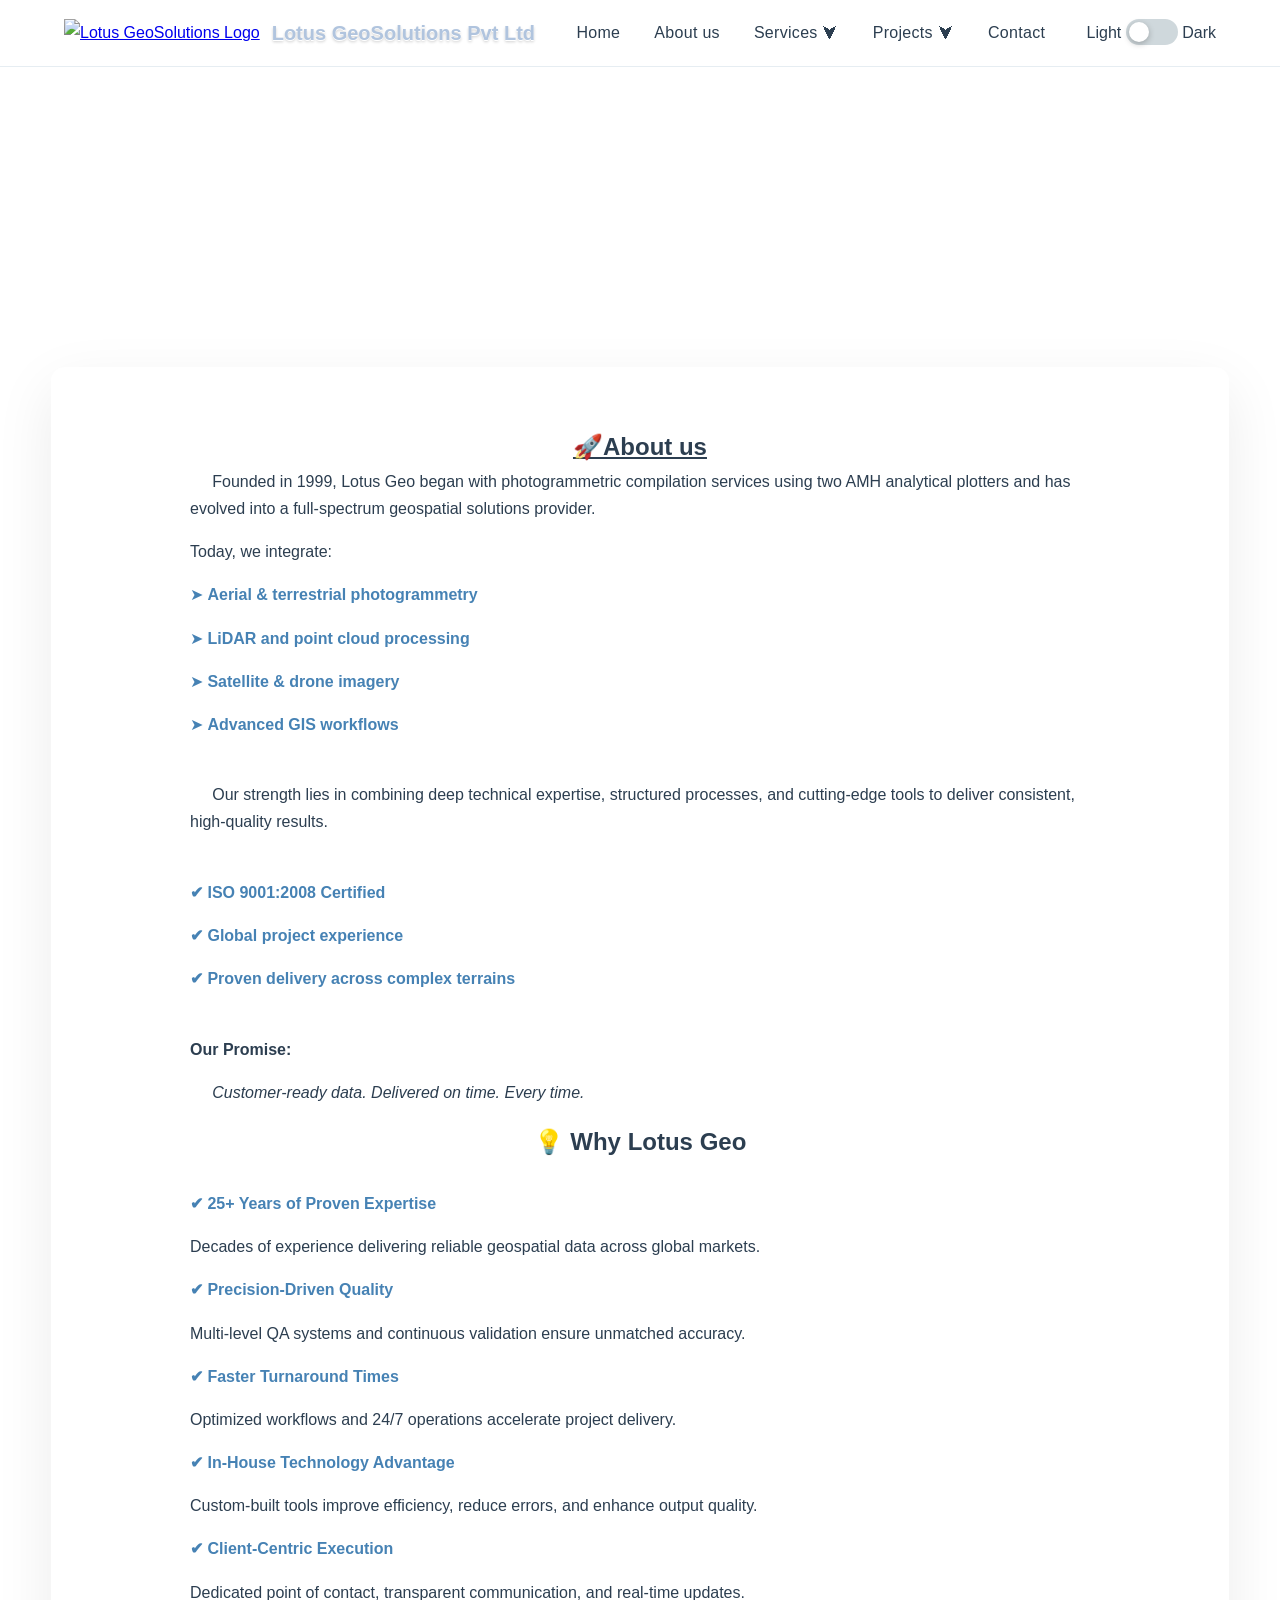
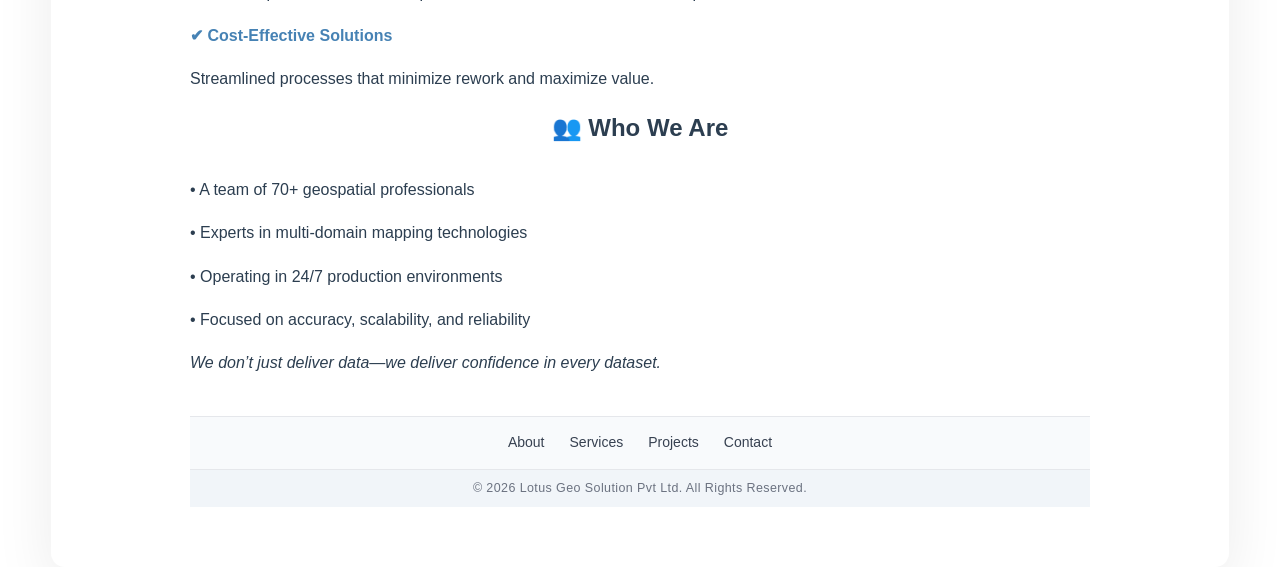
==== About_us.html @ 8aa6f7a9 "Add files via upload" ====
<!DOCTYPE html>
<html lang="en">
<head>
<meta charset="UTF-8">
<meta name="viewport" content="width=device-width, initial-scale=1.0">
<title>Lotus GeoSolutions</title>
<link rel="stylesheet" href="Style/Stylesheet.css">
<style>
/* ===== GLOBAL ===== */


/* PAGE BACKGROUND IMAGE */
body{
    background:url("Images/Backgroud_Img/ABNF.png") no-repeat center center fixed;
    background-size:cover;
}

/* SLIDER CONTAINER */
.mini-hero-slider{
    position: relative;
    width: 92%;          /* slightly increased */
    max-width: 1600px;   /* increased from 1400px */
    height: 300px;
    margin: 0 auto;
    overflow: hidden;
    background: transparent;
}

/* SLIDES */
.mini-slide{
    position:absolute;
    top:0;
    left:0;
    width:100%;
    height:100%;

    background-size:contain;
    background-position:center;
    background-repeat:no-repeat;

    opacity:0;
    transition:opacity 1s ease-in-out;
}

.mini-slide.active{
    opacity:1;
}

/* ===== MAIN CONTENT CARD ===== */

.about{
    background:#ffffff;
    margin:0px auto;
    padding:60px 80px;
    width:92%;
    max-width:1300px;
    border-radius:14px;
    box-shadow:0 20px 60px rgba(0,0,0,0.08);
}

/* wrapper */

.about-wrapper{
    display:flex;
    justify-content:center;
}

.about-text{
    max-width:900px;
    margin:auto;
}

/* ===== TYPOGRAPHY ===== */

.about-text p{
    text-align:left;
    font-size:16px;
    margin-bottom:16px;
}

/* lists */

.about-text ul{
    margin:12px 0 24px 22px;
}

.about-text li{
    margin-bottom:6px;
    font-size:15px;
}

/* ===== SECTION TITLE ===== */

.section-title{
    text-align:center;
    margin-bottom:40px;
}




/* ===== HEADINGS ===== */

h3{
    font-size:18px;
    color:#1b3556;
    margin:40px 0 14px;
}

h4{
    font-size:13px;
    color:#1f7ae0;
    margin:30px 0 10px;
    background:#f4f8ff;
    padding:10px 14px;
    border-left:4px solid #1f7ae0;
    border-radius:6px;
}

/* spacing fixes */

.about h4 + p{
    margin-top:8px;
}

.about h3 + p{
    margin-top:8px;
}

/* divider */

.about hr{
    border:none;
    height:1px;
    background:#e5eaf0;
    margin:35px 0;
}


/* ===== FOOTER ===== */

.site-footer{
    margin-top:40px;
    font-family:'Poppins',sans-serif;
    color:#4b5563;
}

/* Main Footer */

.footer-container{
    background:#f8fafc;
    border-top:1px solid #e5e7eb;
    padding:14px 0;
}

/* Links layout - single line */

.footer-links{
    max-width:700px;
    margin:auto;
    display:flex;
    justify-content:center;
    align-items:center;
    gap:25px;              /* space between links */
    flex-wrap:wrap;        /* wraps only on very small screens */
}

/* Links */

.footer-links a{
    text-decoration:none;
    font-size:14px;
    font-weight:500;
    color:#374151;
    transition:.2s;
}

.footer-links a:hover{
    color:#2563eb;
}

/* Bottom copyright */

.footer-bottom{
    background:#f1f5f9;
    text-align:center;
    padding:8px 0;
    font-size:12.5px;
    color:#6b7280;
    border-top:1px solid #e5e7eb;
}
/* GRID LAYOUT */
.link-grid {
    display: grid;
    grid-template-columns: repeat(4, 1fr); /* 4 columns */
    gap: 15px;
    list-style: none;
    padding: 0;
}

.modern-link {
    display: block;
    text-align: center;
    text-decoration: none;
    font-size: 14px;
    font-weight: 500;
    color: #2c3e50;
    
    padding: 14px 12px;
    border-radius: 12px;

    background: linear-gradient(145deg, #f8fafc, #eef2f7);
    border: 1px solid #e2e8f0;

    box-shadow: 
        0 2px 6px rgba(0,0,0,0.05),
        inset 0 1px 0 rgba(255,255,255,0.6);

    transition: all 0.3s ease;
}

/* HOVER - smooth premium feel */
.modern-link:hover {
    background: linear-gradient(135deg, #0072ff, #00c6ff);
    color: #ffffff;
    border-color: transparent;

    transform: translateY(-3px);

    box-shadow: 
        0 10px 25px rgba(0, 114, 255, 0.25);
}

/* CLICK effect */
.modern-link:active {
    transform: translateY(0);
    box-shadow: 0 4px 10px rgba(0,0,0,0.15);
}

/*New Drop Down List*/
/* MAIN DROPDOWN */
.mega-dropdown {
    position: relative;
}

.mega-menu {
    display: none;
    position: absolute;
    background: #fff;
    padding: 15px;
    border-radius: 10px;
    box-shadow: 0 10px 30px rgba(0,0,0,0.1);
}

.mega-dropdown:hover .mega-menu {
    display: block;
}



/* SUB DROPDOWN */
.sub-dropdown {
    position: relative;
}

.sub-menu {
    display: none;
    position: absolute;
    left: 180px;

     top:0;
    transform: translateY(-50%);
    background: #fff;
    padding: 15px;
    border-radius: 10px;
    box-shadow: 0 10px 30px rgba(0,0,0,0.1);
    font-size: 13px; /* 👈 reduced text size */

}

/* SHOW ON HOVER */
.sub-dropdown:hover .sub-menu {
    display: block;
}

/* GRID STYLE */
.link-grid {
    display: grid;
    grid-template-columns: repeat(2, 1fr);
    gap: 10px;
    list-style: none;
    padding: 0;
}

.link-grid a {
    text-decoration: none;
    color: #2c3e50;
    padding: 8px;
    border-radius: 6px;
    background: #f4f6f8;
    display: block;
    transition: 0.2s;
}

.link-grid a:hover {
    background: #0072ff;
    color: #fff;
}
.tick{
    color: SteelBlue;

}
.tick1{
    color: SteelBlue;

}
</style>
<script>

document.addEventListener("DOMContentLoaded", function(){

    let slides = document.querySelectorAll(".mini-slide");
    let dots = document.querySelectorAll(".mini-dots span");
    let index = 0;

    function showSlide(i){
        slides.forEach(s => s.classList.remove("active"));
        dots.forEach(d => d.classList.remove("active"));

        slides[i].classList.add("active");
        dots[i].classList.add("active");
    }

    function nextSlide(){
        index = (index + 1) % slides.length;
        showSlide(index);
    }

    setInterval(nextSlide, 3000);

    // dot click
    dots.forEach((dot, i)=>{
        dot.addEventListener("click", ()=>{
            index = i;
            showSlide(index);
        });
    });

});

</script></head> 
<body>

    
<div id="top-loader">
    <div class="top-loader-bar"></div>
</div>


<header>
    <div class="container nav">
        <div class="nav-left">
             <a href="index.html">
            <img src="images/logo.png" class="logo" alt="Lotus GeoSolutions Logo">
        </a>
            <div class="company-name">Lotus GeoSolutions Pvt Ltd</div>
        </div>
    <ul>
        <li><a href="index.html">Home</a></li>
        <li><a href="About_us.html">About us</a></li>

        <li class="mega-dropdown">
            <a href="Services.html">Services ⮟</a>
            <div class="mega-menu">
                <ul>
                    <li><a href="Services.html#photogrammetry">Photogrammetry</a></li>
                    <li><a href="Services.html#lidar">LiDAR</a></li>
                    <li><a href="Services.html#GIS">GIS</a></li>
                    <li><a href="Services.html#ORTHO">Orthophoto</a></li>
                    <li><a href="Services.html#BIM">3D Modeling</a></li>
                </ul>
            </div>
        </li>

<li class="mega-dropdown">
  <a href="Projects.html">Projects ⮟</a>

  <div class="mega-menu">
    <ul>
      
      <!-- SUB DROPDOWN -->
      <li class="sub-dropdown">
        <a href="Projects.html#project-experience">Project Experience ➢</a>

        <div class="sub-menu">
          <ul class="mega-menu">
            <li><a href="Projects.html#infrastructure-transportation">Infrastructure & Transportation</a></li>
            <li><a href="Projects.html#Urban Planning-Smart Cities">Urban Planning & Smart Cities</a></li>
            <li><a href="Projects.html#Mining-Quarry">Mining & Quarry</a></li>
            <li><a href="Projects.html#Power-Utilities">Power & Utilities</a></li>
            <li><a href="Projects.html#Oil-Gas">Oil & Gas / Energy</a></li>
            <li><a href="Projects.html#Construction">Construction & Real Estate</a></li>
            <li><a href="Projects.html#Agriculture">Agriculture & Forestry</a></li>
            <li><a href="Projects.html#Disaster">Disaster Management & Environment</a></li>
          </ul>
        </div>
      </li>

      <!-- NORMAL LINK -->
      <li>
        <a href="Projects.html#projects-executed">Projects Executed</a>
      </li>

    </ul>
  </div>
</li>


         <li><a href="Contactus.html">Contact</a></li>
    </ul>
 <div class="theme-switch">
    <span>Light</span>

    <label class="switch">
        <input type="checkbox" id="darkToggle">
        <span class="slider"></span>
    </label>

    <span>Dark</span>
</div>


</div>
</header>


<section class="mini-hero-slider">
    
    <div class="mini-slide active" style="background-image:url('Images/Office/Final/1.png')"></div>
    <div class="mini-slide" style="background-image:url('Images/Office/Final/2.png')"></div>
    <div class="mini-slide" style="background-image:url('Images/Office/Final/3.png')"></div>


    <!-- optional dots -->
    <div class="mini-dots">
        <span class="active"></span>
        <span></span>
        <span></span>
    </div>

</section>

<section class="about">
    <div class="container about-wrapper">

        <div class="about-text">
            <div class="section-title">
    
      
<h2><u>🚀About us  </u></h2>

            <p>
           &nbsp;&nbsp;&nbsp;&nbsp;&nbsp;Founded in 1999, Lotus Geo began with photogrammetric compilation services using two AMH analytical plotters and has evolved into a full-spectrum geospatial solutions provider.
            </p>

            <p>
Today, we integrate: </p>



<p> <span class="tick">➤ <strong>Aerial & terrestrial photogrammetry</strong> </span></p>
<p> <span class="tick">➤ <strong>LiDAR and point cloud processing</strong></span></p>
<p> <span class="tick">➤ <strong>Satellite & drone imagery</strong></span> </p>
<p> <span class="tick">➤ <strong>Advanced GIS workflows</strong> </span></p>

<br>



       <p>&nbsp;&nbsp;&nbsp;&nbsp;&nbsp;Our strength lies in combining deep technical expertise, structured processes, and cutting-edge tools to deliver consistent, high-quality results.</p>
<br>
<p>
<span class="tick"><strong>✔ ISO 9001:2008 Certified</strong></span></p>

<p>
<span class="tick"><strong>✔ Global project experience</strong></span></p>

<p>
<span class="tick"><strong>✔ Proven delivery across complex terrains</strong></span></p>

<br>
<p><strong>
Our Promise:</strong></p>



<p><i>&nbsp;&nbsp;&nbsp;&nbsp;&nbsp;Customer-ready data. Delivered on time. Every time.
</i></p>


          
<h2>💡 Why Lotus Geo</H2>

<br>
<p><span class="tick1"><strong>
✔ 25+ Years of Proven Expertise </strong></span></p>
<p> Decades of experience delivering reliable geospatial data across global markets. </p>

<p><span class="tick1"><strong>
✔ Precision-Driven Quality</strong></span></p>
<p> Multi-level QA systems and continuous validation ensure unmatched accuracy. </p>

<p><span class="tick1"><strong>
✔ Faster Turnaround Times</strong></span></p>
<p>Optimized workflows and 24/7 operations accelerate project delivery. </p>


<p><span class="tick1"><strong>
✔ In-House Technology Advantage</strong></span></p>
<p>Custom-built tools improve efficiency, reduce errors, and enhance output quality. </p>

<p><span class="tick1"><strong>
✔ Client-Centric Execution</strong></span></p>
<p>Dedicated point of contact, transparent communication, and real-time updates. </p>

<p><span class="tick1"><strong>
✔ Cost-Effective Solutions</strong></span></p>
<p>Streamlined processes that minimize rework and maximize value. </p>


<h2>👥 Who We Are</H2>

<br>

<p>•	A team of 70+ geospatial professionals </p>
<p>•	Experts in multi-domain mapping technologies </p>

<p>•    Operating in 24/7 production environments </p>

<p>•    Focused on accuracy, scalability, and reliability </p>

<p><i>We don’t just deliver data—we deliver confidence in every dataset.</i> </p>



          
</div>

<footer class="site-footer">

    <div class="footer-container">
        <div class="footer-links">
            <a href="About_us.html">About</a>
            <a href="Services.html">Services</a>
            <a href="Projects.html">Projects</a>
            <a href="Contactus.html">Contact</a>
        </div>
    </div>

    <div class="footer-bottom">
        © 2026 Lotus Geo Solution Pvt Ltd. All Rights Reserved.
    </div>

</footer>


<script src="Script/Myscript.js"></script>
</body>
</html>
---- Style/Stylesheet.css ----
/*---- Genarl----*/
*{
margin:0;
padding:0;
box-sizing:border-box;
font-family:'Poppins',sans-serif;
}

body{
background:#f4f7f9;
color:#2c3e50;
line-height:1.7;
}

.container{
    width: 90%;
    max-width: 1200px;
    margin: auto;
}

/*--about ---*/

.about{
    padding:50px 0;
    background:#ffffff;
}

.about-wrapper{
    max-width:1600px;
}






/*Social-Contact*/
.social-contact {
    display: flex;
    gap: 20px;
    margin-top: 20px;
}

.social-icon {
    width: 50px;
    height: 50px;
    border-radius: 50%;
    display: flex;
    align-items: center;
    justify-content: center;
    font-size: 22px;
    color: white;
    transition: 0.3s ease;
    text-decoration: none;
}

/* Individual Colors */
.whatsapp { background: #25D366; }
.email { background: #EA4335; }
.linkedin { background: #0077B5; }

.social-icon:hover {
    transform: translateY(-5px);
    box-shadow: 0 8px 20px rgba(0,0,0,0.2);
}
/* title styling */
.section-title{
    margin-bottom:35px;
}




/*--Header ---*/

header{
    background:#ffffff;
    border-bottom:1px solid #e6edf2;
    padding:16px 0;
    position:sticky;
    top:0;
    z-index:1000;
}

.nav{
    display:flex;
    align-items:center;
    justify-content:space-between;
}

.nav-left{
    display:flex;
    align-items:center;
    gap:12px;
}

.logo{ height:48px; }

.company-name {
    font-weight: 700;
    font-size: 20px;
    color: #b0c4de;
    text-shadow:
        0 1px 0 #ffffff,
        0 2px 3px rgba(0,0,0,0.2);

    animation: glowHold 3s ease-in-out forwards;
}

/* KEYFRAMES */
@keyframes glowHold {

    /* Normal */
    0% {
        text-shadow:
            0 1px 0 #ffffff,
            0 2px 3px rgba(0,0,0,0.2);
        color: #b0c4de;
    }

    /* Glow appears */
    20% {
        text-shadow:
            0 0 8px #126cb5,
            0 0 18px #126cb5,
            0 0 30px #126cb5;
        color: #ffffff;
    }

    /* Hold glow for ~2 seconds */
    80% {
        text-shadow:
            0 0 8px #126cb5,
            0 0 18px #126cb5,
            0 0 30px #126cb5;
        color: #ffffff;
    }

    /* Back to normal */
    100% {
        text-shadow:
            0 1px 0 #ffffff,
            0 2px 3px rgba(0,0,0,0.2);
        color: #b0c4de;
    }
}

/* MENU */
.nav > ul{
    display:flex;
    align-items:center;
    gap:34px;
    list-style:none;
}

.nav > ul > li{
    position:relative;
}

.nav > ul > li > a{
    text-decoration:none;
    color:#2c3e50;
    font-weight:500;
    letter-spacing:.3px;
    transition:color .25s;
}

.nav > ul > li > a:hover{
    color:#0b5d7c;
}



/*--Dropdown List ---*/
.mega-menu{
position:absolute;
top:100%;
left:0;
width:240px;
background:#fff;
padding:18px;
border-radius:8px;
box-shadow:0 15px 40px rgba(0,0,0,.08);
opacity:0;
visibility:hidden;
transform:translateY(12px);
transition:.25s;
}

.mega-menu ul{ list-style:none; }

.mega-menu li{
opacity:0;
transform:translateY(-6px);
}


.mega-menu a{
    display:block;
    padding:10px 0;
    text-decoration:none;
    color:#2c3e50;
    transition:all .25s ease;
}

/* HOVER EFFECT */
.mega-menu a:hover{
    color:#0b5d7c;
    background:#f1f6f9;
    padding-left:8px;
    border-radius:4px;
}

.mega-dropdown:hover .mega-menu{
opacity:1;
visibility:visible;
transform:translateY(0);
}

.mega-dropdown:hover .mega-menu li{
animation:fadeDown .35s forwards;
}

@keyframes fadeDown{
to{opacity:1; transform:translateY(0);}
}


.mega-menu li:not(:last-child){
    border-bottom:1px solid #edf2f6;
}


/*--Banner ---*/

.banner{
    position:relative;
    height:400px;
    overflow:hidden;
}

.banner img{
    width:100%;
    height:100%;
    object-fit:cover;
    animation:zoomIn 10s infinite alternate ease-in-out;
}

@keyframes zoomIn{
    0%{ transform:scale(1);}
    100%{ transform:scale(1.15);}
}

.banner-content{
    position:absolute;
    top:50%;
    left:50%;
    transform:translate(-50%,-50%);
    text-align:center;
    color:#fff;
    background:rgba(0,0,0,0.4);
    padding:30px;
    border-radius:8px;
}

.banner-content h1{
    font-size:40px;
    margin-bottom:15px;
}

.banner-content p{
    font-size:18px;
}

/*--button---*/
.btn{
padding:14px 35px;
background:#0b5d7c;
color:#fff;
border-radius:6px;
text-decoration:none;
transition:.25s;
}

.btn:hover{
    background:#083848;
}

.card:hover{ transform:translateY(-8px); }

/* horizontal row */
.service-box{
    display:flex;
    gap:28px;
    overflow-x:auto;
    padding:5px 4px 5px;
    scroll-behavior:smooth;
    scroll-snap-type:x mandatory;
}

/* scrollbar */
.service-box::-webkit-scrollbar{
    height:6px;
}
.service-box::-webkit-scrollbar-thumb{
    background:#cfd9df;
    border-radius:10px;
}

/*--Card---*/
.services .section-title h3 {
    color: #ffffff;
}

.services {
    background: #0f0f2d;
    padding: 60px 20px;
}

/*--- CONTAINER --- */
.service-box {
    display: grid;
    grid-template-columns: repeat(auto-fit, minmax(280px, 1fr));
    gap: 25px;
    padding: 20px;
}

/* -- CARD--- */
.service-box .card {
    background: #ffffff;
    border-radius: 16px;
    padding: 20px 22px 26px;
    position: relative;
    overflow: hidden;
    box-shadow: 0 10px 30px rgba(0,0,0,.06);
    transition: all .4s ease;
    cursor: pointer;
}

/* TOP GRADIENT LINE */
.service-box .card::before {
    content: "";
    position: absolute;
    top: 0;
    left: 0;
    width: 100%;
    height: 4px;
    background: linear-gradient(90deg,#0b5d7c,#16a085);
    transform: scaleX(0);
    transform-origin: left;
    transition: transform .4s ease;
}

/* SOFT GLOW EFFECT */
.service-box .card::after {
    content: "";
    position: absolute;
    inset: 0;
    background: radial-gradient(circle at top left, rgba(22,160,133,0.15), transparent 60%);
    opacity: 0;
    transition: opacity .4s ease;
pointer-events: none;  
}

/* HOVER EFFECT */
.service-box .card:hover {
    transform: translateY(-12px) scale(1.02);
    box-shadow: 0 30px 70px rgba(0,0,0,.15);
}

.service-box .card:hover::before {
    transform: scaleX(1);
}

.service-box .card:hover::after {
    opacity: 1;
}

/* --- TITLE -- */
.service-box .card h3 {
    margin: 0 0 14px;   /* removes top gap */
    color: #0b5d7c;
    font-size: 20px;
    font-weight: 600;
    border-bottom: 2px solid #e6ecf0;
    padding-bottom: 8px;
    transition: color .3s ease;
}

.service-box .card:hover h3 {
    color: #16a085;
}

/*-- LIST-- */
.service-box .card ul {
    list-style: none;
    padding: 0;
    margin: 10px 0 0;
}

/* LIST ITEMS */
.service-box .card ul li {
    position: relative;
    padding-left: 22px;
    margin-bottom: 10px;
    font-size: 14.5px;
    color: #5b6b76;
    line-height: 1.5;
    transition: all .3s ease;
}

/* CHECK ICON */
.service-box .card ul li::before {
    content: "✔";
    position: absolute;
    left: 0;
    top: 2px;
    font-size: 12px;
    color: #16a085;
}

/* HOVER ANIMATION */
.service-box .card:hover ul li {
    transform: translateX(5px);
    color: #2c3e50;
}

/* -- OPTIONAL ICON-- */
.service-box .card .icon {
    font-size: 36px;
    color: #16a085;
    margin-bottom: 10px;
}

/* --- RESPONSIVE --- */
@media (max-width: 768px) {
    .service-box {
        grid-template-columns: 1fr;
    }

    .service-box .card {
        padding: 18px 18px 22px;
    }
}

.service-box .card:hover ul li:nth-child(1) { transition-delay: 0.1s; }
.service-box .card:hover ul li:nth-child(2) { transition-delay: 0.2s; }
.service-box .card:hover ul li:nth-child(3) { transition-delay: 0.3s; }
.service-box .card:hover ul li:nth-child(4) { transition-delay: 0.4s; }
.service-box .card:hover ul li:nth-child(5) { transition-delay: 0.5s; }
.service-box .card:hover ul li:nth-child(6) { transition-delay: 0.6s; }

/*--Key points---*/
.advantages{
    padding:10px 0;
    background:#ffffff;
}

.adv-grid{
    display: grid;
    grid-template-columns: 1fr 1fr; /* force 2 columns */
    gap: 40px; /* control spacing properly */
    align-items: start;
}

.advantages ul{
    list-style:none;
}

.advantages ul li{
    margin-bottom:15px;
    padding-left:18px;
    position:relative;
    font-size:16px;
}

.advantages ul li::before{
    content:"✔";
    position:absolute;
    left:0;
    color:#0b5d7c;
    font-weight:bold;
}
/* SMALL TOP LOADER */
#top-loader{
    position:fixed;
    top:0;
    left:0;
    width:50%;
    height:0px;
    background:#e5edf2;
    z-index:9999;
    overflow:hidden;
}

.top-loader-bar{
    width:0%;
    height:50%;
    background:#0b5d7c;
    animation:topLoading 1.8s ease forwards;
}

@keyframes topLoading{
    0%{ width:0%; }
    50%{ width:60%; }
    80%{ width:85%; }
    100%{ width:100%; }
}

.top-loader-hide{
    opacity:0;
    transition:opacity 0.4s ease;
}


/*--Contact Page---*/
.contact-section{ padding:40px 0; }

.contact-main-wrapper{
display:flex;
gap:40px;
align-items:flex-start;
}

.contact-left{ flex:1.2; }
.contact-right{ flex:1; min-width:0; }


.contact-form{
background:#fff;
padding:40px;
border-radius:12px;
box-shadow:0 15px 40px rgba(0,0,0,.06);
}

.form-row{
display:flex;
gap:25px;
margin-bottom:20px;
}

.form-group{
flex:1;
display:flex;
flex-direction:column;
}

.form-group input,
.form-group textarea,
.form-group select{
padding:12px;
border:1px solid #d9e2ea;
border-radius:6px;
}

/*-Leaflet Map---*/


.map-container{
    width: 300px;;
    height:500px;
    border-radius:12px;
    overflow:hidden;
    box-shadow:0 15px 35px rgba(0,0,0,.12);
}

#map{
    width:100%;
    height:100%;
}

.leaflet-control-attribution{
    font-size:10px;
    opacity:0.6;
    background:rgba(255,255,255,0.6);
    padding:2px 6px;
    border-radius:4px;
}

/*-----Before / after Image----------*/


.feature-section{
    max-width:1200px;
    margin:auto;
    padding:60px 20px;
    text-align:center;
    font-family:system-ui, -apple-system, Segoe UI, Roboto, sans-serif;
}

.feature-section h2{
    font-size:32px;
    margin-bottom:10px;
}

.feature-section p{
    color:#5b6b7a;
    margin-bottom:30px;
}


/* ----- CARD ------ */

.feature-card{
    text-align:center;
    max-width:380px;
}

.feature-card h3{
    margin-top:18px;
    font-size:20px;
   
}

.feature-card p{
    font-size:14px;
    color:#6b7c8f;
    line-height:1.6;
}



* {
    margin: 0;
    padding: 0;
    box-sizing: border-box;
}
/* ===== SECTION ===== */
.feature-section{
    padding:70px 20px;
    background:linear-gradient(135deg,#eef3f6,#e6edf2);
}

/* ===== GRID ===== */
.feature-grid{
    display: grid;
    grid-template-columns: repeat(auto-fit, minmax(250px, 1fr));
    gap: 20px;
    max-width: 600px;
    margin: 0 auto;
}

.feature-grid3{
    display: grid;
    grid-template-columns: repeat(3, 1fr); /* force 2 columns */
    gap: 20px;
    max-width: 700px;
    margin: 0 auto;
}
/* ===== CARD ===== */
.feature-box{
    position:relative;
    padding:10px 14px; 
    border-radius:5px;
    background:#ffffff;
    box-shadow:0 8px 20px rgba(0,0,0,0.08);
    transition:all .3s ease;
    text-align:left;
}

/* top accent line */
.feature-box::before{
    content:"";
    position:absolute;
    top:0;
    left:0;
    width:60px;
    height:4px;
    border-radius:4px;
    background:#16a085;
}

/*--- TITLE -- */
.feature-box h3{
    font-size:18px;
    margin-bottom:14px;
    color:#0b5d7c;
    font-weight:600;
}

/* --- LIST  */
.feature-box ul{
    list-style:none;
    padding:0;
    margin:0;
}

.feature-box li{
    font-size:14px;
    margin-bottom:5px;
    color:#555;
    padding-left:20px;
    position:relative;
}

/* clean icon */
.feature-box li::before{
    content:"✔";
    position:absolute;
    left:0;
    color:#16a085;
    font-size:12px;
}

/* ===== HOVER ===== */
.feature-box:hover{
    transform:translateY(-6px);
    box-shadow:0 15px 35px rgba(0,0,0,0.12);
}

/* ===== RESPONSIVE ===== */
@media (max-width:768px){
    .feature-section{
        padding:50px 15px;
    }
}


/* === HEADINGS ====== */

h3 {
    font-size: 26px;
    color: #1b3556;
    margin: 40px 0 15px;
    padding-bottom: 6px;
    border-bottom: 2px solid #e5ecf7;
}

h4 {
    font-size: 17px;
    color: #1f7ae0;
    margin: 30px 0 10px;
    background: #f4f8ff;
    padding: 10px 14px;
    border-left: 4px solid #1f7ae0;
    border-radius: 6px;
}

/* ====== TEXT ======== */

.about p {
    font-size: 15px;
    margin-bottom: 12px;
    width: 100%;
    max-width: 100%;
}




/*---Contact---*/
.contact-section{
    padding:80px 8%;
    background:#f4f7f9;
}

.contact-main-wrapper{
    display:flex;
    gap:60px;
    align-items:flex-start;
}

/* LEFT SIDE */
.contact-left{
    flex:1.2;
}

.contact-header{
    margin-bottom:40px;
}

.contact-header h2{
    font-size:20px;
    color:#0b3c4c;
    margin-bottom:15px;
}

.contact-header p{
    font-size:16px;
    color:#6c7a86;
}

/* FORM */
.contact-form{
    background:#ffffff;
    padding:40px;
    border-radius:12px;
    box-shadow:0 15px 40px rgba(0,0,0,0.06);
}

.form-row{
    display:flex;
    gap:25px;
    margin-bottom:20px;
}

.form-group{
    flex:1;
    display:flex;
    flex-direction:column;
}

.form-group label{
    font-size:14px;
    margin-bottom:6px;
}

.form-group input,
.form-group select,
.form-group textarea{
    padding:12px 14px;
    border:1px solid #d9e2ea;
    border-radius:6px;
    font-size:14px;
    outline:none;
    transition:0.3s;
}

.form-group input:focus,
.form-group select:focus,
.form-group textarea:focus{
    border-color:#0b5d7c;
    box-shadow:0 0 0 2px rgba(11,93,124,0.1);
}

.submit-wrapper{
    text-align:center;
    margin-top:25px;
}

.contact-btn{
    background:#16a085;
    color:#fff;
    padding:12px 35px;
    border:none;
    border-radius:6px;
    font-weight:600;
    cursor:pointer;
    transition:0.3s;
}

.contact-btn:hover{
    background:#12876f;
    transform:translateY(-2px);
}

/* RIGHT SIDE */


.map-container{
    height:500px;
    width:100%;
    max-width:700px;
    border-radius:12px;
    overflow:hidden;
    box-shadow:0 15px 35px rgba(0,0,0,0.1);
    margin-bottom:30px;
}

#map{
    height:100%;
    width:100%;
}

.contact-info h2{
    font-size:24px;
    margin-bottom:20px;
    color:#1e2a38;
}

.contact-info p{
    margin-bottom:15px;
    font-size:14px;
    color:#555;
}

.contact-info strong{
    color:#1e2a38;
}


/*---Respondsive---*/
@media(max-width:992px){
    .contact-main-wrapper{
        flex-direction:column;
    }

    .contact-right{
        margin-top:40px;
    }
}

@media(max-width:768px){
    .nav ul{
        display:none;
    }

    .banner{
        height:450px;
    }

    .banner-content h1{
        font-size:30px;
    }

    .form-row{
        flex-direction:column;
    }

    .contact-form{
        padding:25px;
    }

    .footer{
        flex-direction:column;
        gap:20px;
    }
}



/*----dark mode---*/

.dark{
   /*-- background:#0f1720;--*/
    color:#d6e2ea;
}

/* sections */
.dark .about,
.dark .advantages,
.dark .contact-section{
    background:#0f1720;
}

.dark .services,
.dark .feature-section{
    background:#111c26;
}

/* cards */
.dark .card,
.dark .feature-box,
.dark .contact-form{
    background:#16222d;
    color:#16222d;
    box-shadow:0 10px 30px rgba(0,0,0,.45);
}

/* text */
.dark p{ color:#b8c7d1; }
.dark h1,.dark h2,.dark h3{ color:#e6f1f7; }

/* navbar */
.dark header{
    background:#0b141c;
    border-bottom:1px solid #1f2e3a;
}

.dark .nav > ul > li > a{
    color:#c9d6de;
}

.dark .nav > ul > li > a:hover{
    color:#4fc3f7;
}

/* dropdown */
.dark .mega-menu{
    background:#16222d;
}

.dark .mega-menu a{
    color:#c9d6de;
}

.dark .mega-menu a:hover{
    background:#1f2e3a;
}


/* map frame */
.dark .map-container{
    box-shadow:0 20px 50px rgba(0,0,0,.7);
}

/* button icon */
.dark-toggle{
    background:none;
    border:none;
    font-size:20px;
    cursor:pointer;
}

/*---footer ---*/

/* ===== FOOTER BASE ===== */
.footer{
    background:linear-gradient(180deg,#0b1c26,#08141c);
    color:#cfd9e0;
    position:relative;
    overflow:hidden;
}

/* soft top glow line */
.footer::before{
    content:"";
    position:absolute;
    top:0;
    left:0;
    width:100%;
    height:2px;
    background:linear-gradient(90deg,transparent,#2aa7c9,transparent);
    opacity:.6;
}

/* layout */
.footer-container{
    max-width:1200px;
    margin:auto;
    padding:70px 20px 50px;
    display:grid;
    grid-template-columns:repeat(auto-fit,minmax(230px,1fr));
    gap:48px;
}

/* ===== HEADINGS ===== */
.footer h3{
    color:white;
    margin-bottom:14px;
    letter-spacing:.5px;
}

.footer h4{
    color:white;
    margin-bottom:18px;
    position:relative;
    padding-bottom:10px;
}

/* underline accent */
.footer h4::after{
    content:"";
    position:absolute;
    bottom:0;
    left:0;
    width:35px;
    height:2px;
    background:#2aa7c9;
    border-radius:2px;
}

/* ===== TEXT ===== */
.footer p{
    font-size:14px;
    line-height:1.7;
    opacity:.85;
}

/* ===== LINKS ===== */
.footer a{
    display:block;
    color:#cfd9e0;
    text-decoration:none;
    margin:10px 0;
    font-size:14px;
    transition:.25s;
    position:relative;
    width:max-content;
}

/* sliding underline */
.footer a::after{
    content:"";
    position:absolute;
    bottom:-3px;
    left:0;
    width:0%;
    height:1px;
    background:#5fb6d1;
    transition:.25s;
}

.footer a:hover{
    color:#5fb6d1;
    transform:translateX(6px);
}

.footer a:hover::after{
    width:100%;
}

/* ===== SOCIAL ICONS ===== */
.footer-social{
    display:flex;
    gap:12px;
    margin-top:10px;
}

.footer-social a{
    width:36px;
    height:36px;
    display:flex;
    align-items:center;
    justify-content:center;
    border-radius:50%;
    background:rgba(255,255,255,.05);
    transition:.25s;
    font-size:15px;
}

.footer-social a:hover{
    background:#2aa7c9;
    color:white;
    transform:translateY(-3px);
    box-shadow:0 6px 18px rgba(42,167,201,.35);
}

/* ===== DIVIDER ===== */
.footer-divider{
    height:1px;
    background:rgba(255,255,255,.07);
    margin:20px 0;
}

/* ===== BOTTOM BAR ===== */
.footer-bottom{
    text-align:center;
    font-size:13px;
    padding:18px;
    background:rgba(0,0,0,.25);
    letter-spacing:.4px;
    color:#9fb3bd;
}


/* switch container */
.switch{
    position:relative;
    display:inline-block;
    width:52px;
    height:26px;
}

/* hide checkbox */
.switch input{
    opacity:0;
    width:0;
    height:0;
}

/* track */
.slider{
    position:absolute;
    cursor:pointer;
    inset:0;
    background:#cfd8dc;
    border-radius:50px;
    transition:.3s;
}

/* knob */
.slider::before{
    content:"";
    position:absolute;
    height:20px;
    width:20px;
    left:3px;
    top:3px;
    background:white;
    border-radius:50%;
    transition:.3s;
    box-shadow:0 2px 6px rgba(0,0,0,.25);
}

/* ON state */
.switch input:checked + .slider{
    background:#009688;
}

.switch input:checked + .slider::before{
    transform:translateX(26px);
}

/*---Banner-Home---*/
.hero{
    position:relative;
    height:60vh;
    background-size:cover;
    background-position:center;
    display:flex;
    align-items:center;
    padding-left:8%;
    transition:background-image 1s ease-in-out;
}

/* dark overlay */

.hero-overlay {
    position: absolute;
    inset: 0;
    background: rgba(0, 0, 0, 0.35); 
    z-index: 1;
}

/* card */

.hero-content{
    position:relative;
    z-index:2;
    max-width:360px;
    background:rgba(15,20,40,0.85);
    backdrop-filter: blur(12px);
    padding:35px;
    border-radius:7px;
    color:#fff;
}

.hero-content h1{
    font-size:25px;
    margin-bottom:10px;
}

.hero-content p{
    color:#cfd8e3;
    margin-bottom:12px;
}

.hero-content ul{
    padding-left:18px;
    margin-bottom:20px;
}

.hero-content li{
    margin-bottom:6px;
}

.hero-btn{
    display:inline-block;
    background:#16c784;
    padding:10px 18px;
    border-radius:8px;
    text-decoration:none;
    color:#fff;
    font-weight:600;
    transition:.3s;
}

.hero-btn:hover{
    background:#12a96e;
}

/* dots */
.hero-dots{
    position:absolute;
    bottom:25px;
    left:50%;
    transform:translateX(-50%);
    display:flex;
    gap:8px;
    z-index:2;
}

.hero-dots span{
    width:10px;
    height:10px;
    border-radius:50%;
    background:#ffffff66;
    cursor:pointer;
}

.hero-dots .active{
    background:#16c784;
}

/* ===================================== */
/* 📱 MOBILE (max-width: 768px) */
/* ===================================== */
@media (max-width: 768px){

    /* NAVIGATION */
    .nav{
        flex-direction: column;
        gap: 10px;
    }

    .nav > ul{
        flex-direction: column;
        gap: 12px;
        width: 100%;
        text-align: center;
    }

    /* ABOUT */
    .about{
        padding: 25px 15px;
    }

    /* CONTACT */
    .contact-main-wrapper{
        flex-direction: column;
    }

    .map-container{
        width: 100%;
        height: 300px;
    }

    /* GRID FIXES */
    .adv-grid{
        grid-template-columns: 1fr;
        gap: 20px;
    }

    .feature-grid,
    .feature-grid3{
        grid-template-columns: 1fr;
    }

    /* SERVICES */
    .service-box{
        grid-template-columns: 1fr;
    }

    /* HERO */
    .hero{
        height: auto;
        padding: 40px 20px;
    }

    .hero-content{
        max-width: 100%;
        padding: 20px;
    }

    /* BANNER TEXT */
    .banner-content h1{
        font-size: 24px;
    }

    .banner-content p{
        font-size: 14px;
    }
}


/* ===================================== */
/* 💻 TABLET (769px - 1024px) */
/* ===================================== */
@media (max-width: 1024px){

    .contact-main-wrapper{
        flex-direction: column;
    }

    .map-container{
        width: 100%;
    }

    .adv-grid{
grid-template-columns: repeat(auto-fit, minmax(250px,1fr));
    }

    .feature-grid{
        grid-template-columns: repeat(2,1fr);
    }
}
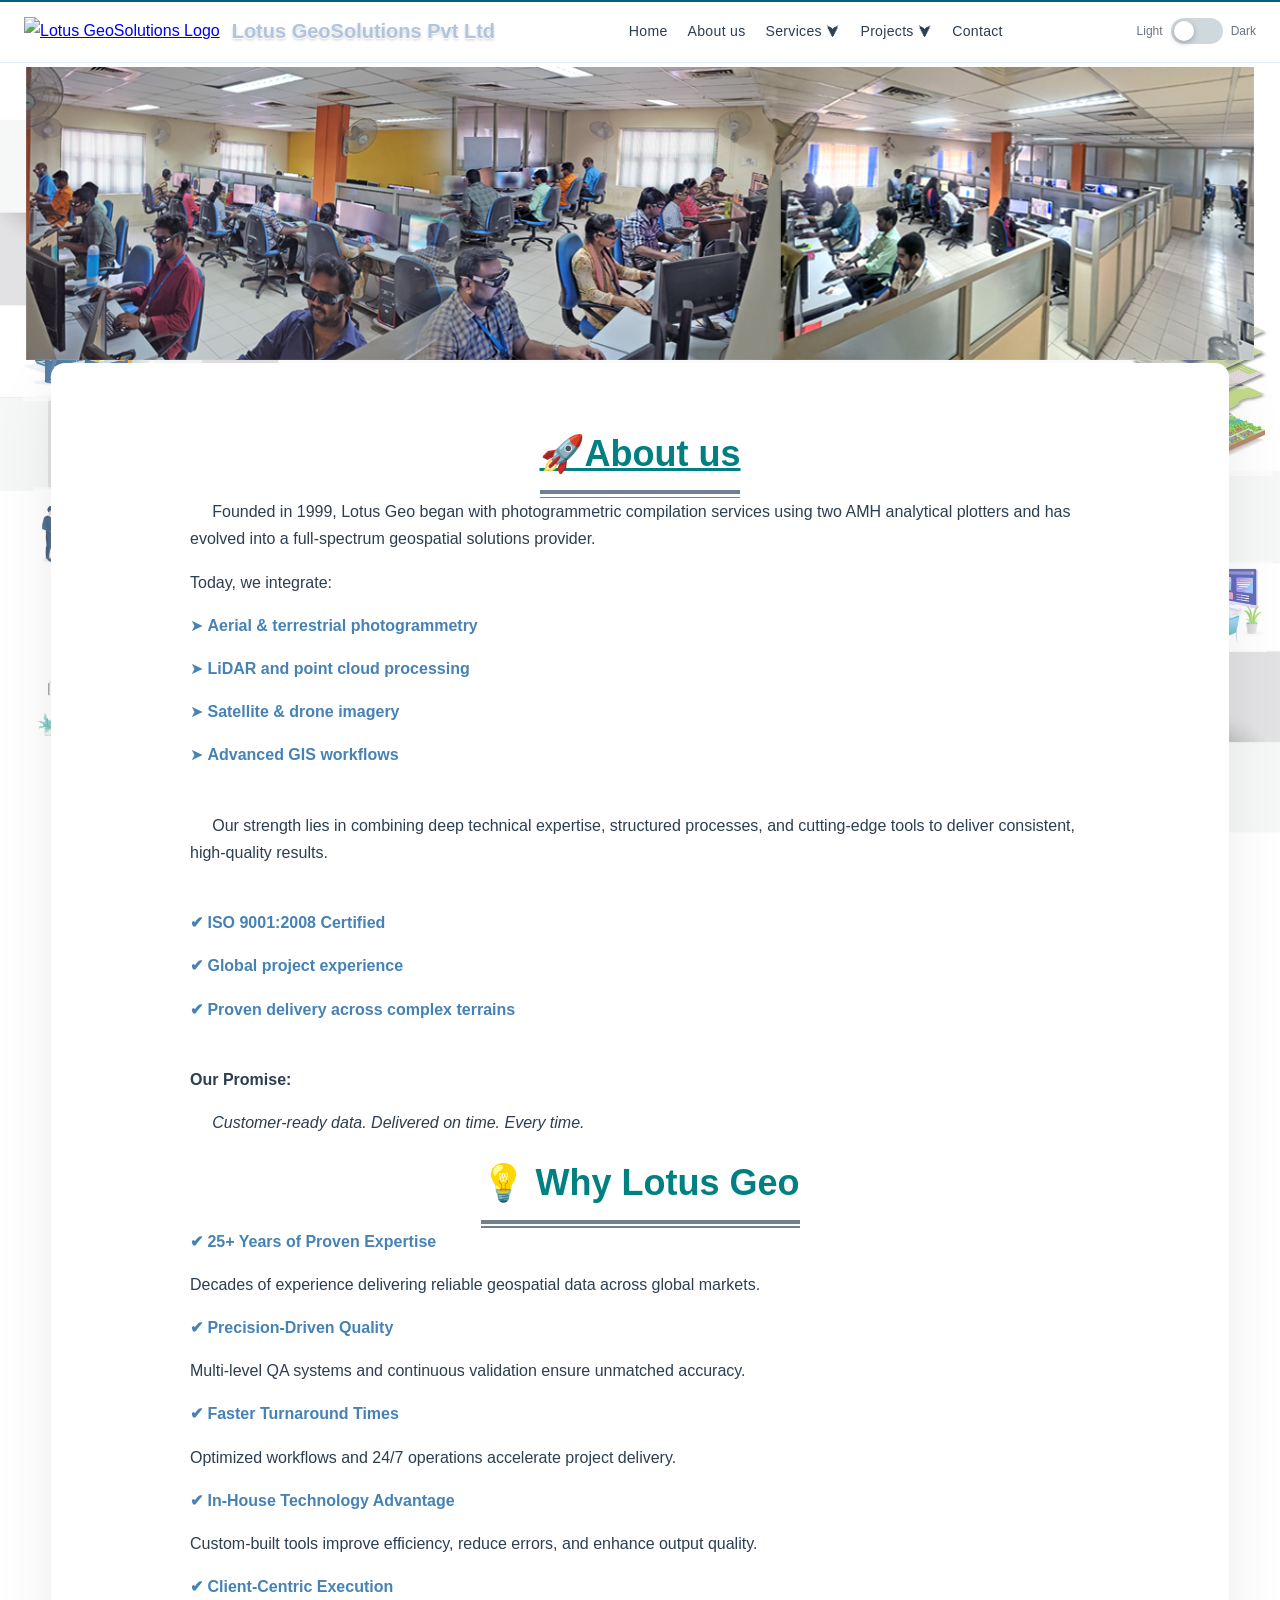
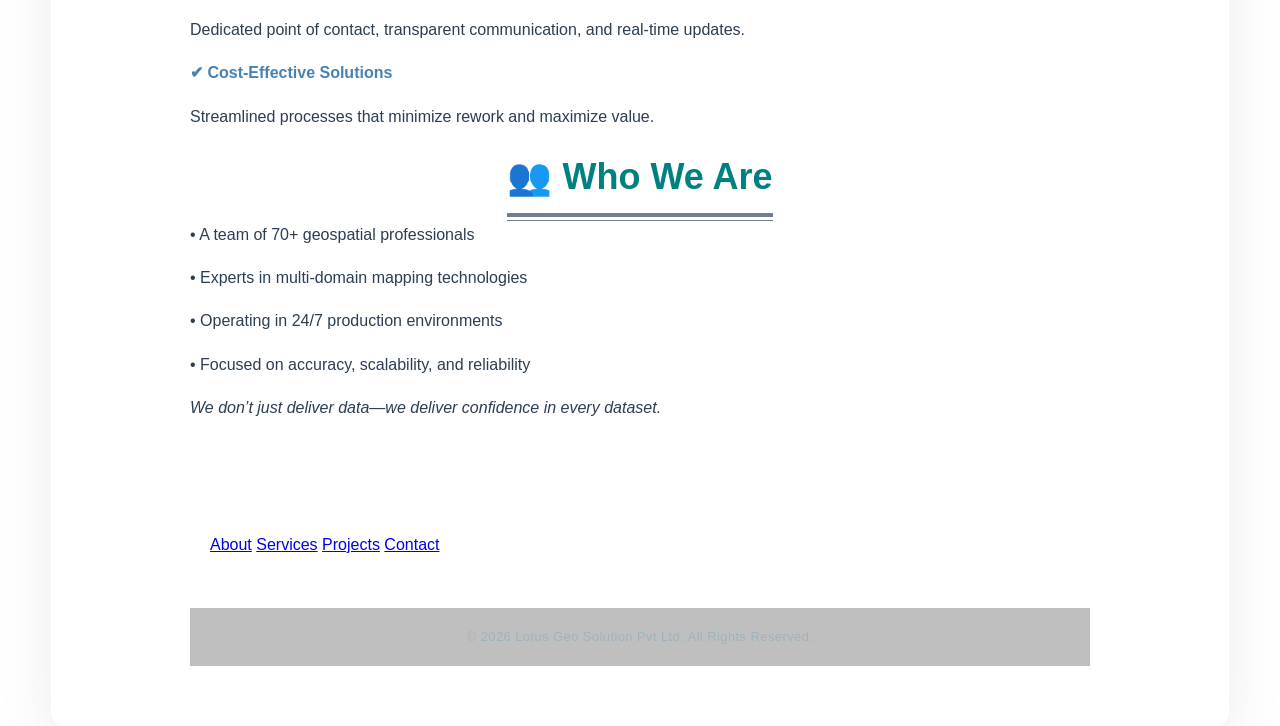
==== commit 67c9b931: "Add files via upload" ====
--- a/About_us.html
+++ b/About_us.html
@@ -1,569 +1,472 @@
-  <!DOCTYPE html>
-<html lang="en">
-<head>
-<meta charset="UTF-8">
-<meta name="viewport" content="width=device-width, initial-scale=1.0">
-<title>Lotus GeoSolutions</title>
-<link rel="stylesheet" href="Style/Stylesheet.css">
-<style>
-/* ===== GLOBAL ===== */
-
-
-/* PAGE BACKGROUND IMAGE */
-body{
-    background:url("Images/Backgroud_Img/ABNF.png") no-repeat center center fixed;
-    background-size:cover;
-}
-
-/* SLIDER CONTAINER */
-.mini-hero-slider{
-    position: relative;
-    width: 92%;          /* slightly increased */
-    max-width: 1600px;   /* increased from 1400px */
-    height: 300px;
-    margin: 0 auto;
-    overflow: hidden;
-    background: transparent;
-}
-
-/* SLIDES */
-.mini-slide{
-    position:absolute;
-    top:0;
-    left:0;
-    width:100%;
-    height:100%;
-
-    background-size:contain;
-    background-position:center;
-    background-repeat:no-repeat;
-
-    opacity:0;
-    transition:opacity 1s ease-in-out;
-}
-
-.mini-slide.active{
-    opacity:1;
-}
-
-/* ===== MAIN CONTENT CARD ===== */
-
-.about{
-    background:#ffffff;
-    margin:0px auto;
-    padding:60px 80px;
-    width:92%;
-    max-width:1300px;
-    border-radius:14px;
-    box-shadow:0 20px 60px rgba(0,0,0,0.08);
-}
-
-/* wrapper */
-
-.about-wrapper{
-    display:flex;
-    justify-content:center;
-}
-
-.about-text{
-    max-width:900px;
-    margin:auto;
-}
-
-/* ===== TYPOGRAPHY ===== */
-
-.about-text p{
-    text-align:left;
-    font-size:16px;
-    margin-bottom:16px;
-}
-
-/* lists */
-
-.about-text ul{
-    margin:12px 0 24px 22px;
-}
-
-.about-text li{
-    margin-bottom:6px;
-    font-size:15px;
-}
-
-/* ===== SECTION TITLE ===== */
-
-.section-title{
-    text-align:center;
-    margin-bottom:40px;
-}
-
-
-
-
-/* ===== HEADINGS ===== */
-
-h3{
-    font-size:18px;
-    color:#1b3556;
-    margin:40px 0 14px;
-}
-
-h4{
-    font-size:13px;
-    color:#1f7ae0;
-    margin:30px 0 10px;
-    background:#f4f8ff;
-    padding:10px 14px;
-    border-left:4px solid #1f7ae0;
-    border-radius:6px;
-}
-
-/* spacing fixes */
-
-.about h4 + p{
-    margin-top:8px;
-}
-
-.about h3 + p{
-    margin-top:8px;
-}
-
-/* divider */
-
-.about hr{
-    border:none;
-    height:1px;
-    background:#e5eaf0;
-    margin:35px 0;
-}
-
-
-/* ===== FOOTER ===== */
-
-.site-footer{
-    margin-top:40px;
-    font-family:'Poppins',sans-serif;
-    color:#4b5563;
-}
-
-/* Main Footer */
-
-.footer-container{
-    background:#f8fafc;
-    border-top:1px solid #e5e7eb;
-    padding:14px 0;
-}
-
-/* Links layout - single line */
-
-.footer-links{
-    max-width:700px;
-    margin:auto;
-    display:flex;
-    justify-content:center;
-    align-items:center;
-    gap:25px;              /* space between links */
-    flex-wrap:wrap;        /* wraps only on very small screens */
-}
-
-/* Links */
-
-.footer-links a{
-    text-decoration:none;
-    font-size:14px;
-    font-weight:500;
-    color:#374151;
-    transition:.2s;
-}
-
-.footer-links a:hover{
-    color:#2563eb;
-}
-
-/* Bottom copyright */
-
-.footer-bottom{
-    background:#f1f5f9;
-    text-align:center;
-    padding:8px 0;
-    font-size:12.5px;
-    color:#6b7280;
-    border-top:1px solid #e5e7eb;
-}
-/* GRID LAYOUT */
-.link-grid {
-    display: grid;
-    grid-template-columns: repeat(4, 1fr); /* 4 columns */
-    gap: 15px;
-    list-style: none;
-    padding: 0;
-}
-
-.modern-link {
-    display: block;
-    text-align: center;
-    text-decoration: none;
-    font-size: 14px;
-    font-weight: 500;
-    color: #2c3e50;
-    
-    padding: 14px 12px;
-    border-radius: 12px;
-
-    background: linear-gradient(145deg, #f8fafc, #eef2f7);
-    border: 1px solid #e2e8f0;
-
-    box-shadow: 
-        0 2px 6px rgba(0,0,0,0.05),
-        inset 0 1px 0 rgba(255,255,255,0.6);
-
-    transition: all 0.3s ease;
-}
-
-/* HOVER - smooth premium feel */
-.modern-link:hover {
-    background: linear-gradient(135deg, #0072ff, #00c6ff);
-    color: #ffffff;
-    border-color: transparent;
-
-    transform: translateY(-3px);
-
-    box-shadow: 
-        0 10px 25px rgba(0, 114, 255, 0.25);
-}
-
-/* CLICK effect */
-.modern-link:active {
-    transform: translateY(0);
-    box-shadow: 0 4px 10px rgba(0,0,0,0.15);
-}
-
-/*New Drop Down List*/
-/* MAIN DROPDOWN */
-.mega-dropdown {
-    position: relative;
-}
-
-.mega-menu {
-    display: none;
-    position: absolute;
-    background: #fff;
-    padding: 15px;
-    border-radius: 10px;
-    box-shadow: 0 10px 30px rgba(0,0,0,0.1);
-}
-
-.mega-dropdown:hover .mega-menu {
-    display: block;
-}
-
-
-
-/* SUB DROPDOWN */
-.sub-dropdown {
-    position: relative;
-}
-
-.sub-menu {
-    display: none;
-    position: absolute;
-    left: 180px;
-
-     top:0;
-    transform: translateY(-50%);
-    background: #fff;
-    padding: 15px;
-    border-radius: 10px;
-    box-shadow: 0 10px 30px rgba(0,0,0,0.1);
-    font-size: 13px; /* 👈 reduced text size */
-
-}
-
-/* SHOW ON HOVER */
-.sub-dropdown:hover .sub-menu {
-    display: block;
-}
-
-/* GRID STYLE */
-.link-grid {
-    display: grid;
-    grid-template-columns: repeat(2, 1fr);
-    gap: 10px;
-    list-style: none;
-    padding: 0;
-}
-
-.link-grid a {
-    text-decoration: none;
-    color: #2c3e50;
-    padding: 8px;
-    border-radius: 6px;
-    background: #f4f6f8;
-    display: block;
-    transition: 0.2s;
-}
-
-.link-grid a:hover {
-    background: #0072ff;
-    color: #fff;
-}
-.tick{
-    color: SteelBlue;
-
-}
-.tick1{
-    color: SteelBlue;
-
-}
-</style>
-<script>
-
-document.addEventListener("DOMContentLoaded", function(){
-
-    let slides = document.querySelectorAll(".mini-slide");
-    let dots = document.querySelectorAll(".mini-dots span");
-    let index = 0;
-
-    function showSlide(i){
-        slides.forEach(s => s.classList.remove("active"));
-        dots.forEach(d => d.classList.remove("active"));
-
-        slides[i].classList.add("active");
-        dots[i].classList.add("active");
-    }
-
-    function nextSlide(){
-        index = (index + 1) % slides.length;
-        showSlide(index);
-    }
-
-    setInterval(nextSlide, 3000);
-
-    // dot click
-    dots.forEach((dot, i)=>{
-        dot.addEventListener("click", ()=>{
-            index = i;
-            showSlide(index);
-        });
-    });
-
-});
-
-</script></head> 
-<body>
-
-    
-<div id="top-loader">
-    <div class="top-loader-bar"></div>
-</div>
-
-
-<header>
-    <div class="container nav">
-        <div class="nav-left">
-             <a href="index.html">
-            <img src="images/logo.png" class="logo" alt="Lotus GeoSolutions Logo">
-        </a>
-            <div class="company-name">Lotus GeoSolutions Pvt Ltd</div>
-        </div>
-    <ul>
-        <li><a href="index.html">Home</a></li>
-        <li><a href="About_us.html">About us</a></li>
-
-        <li class="mega-dropdown">
-            <a href="Services.html">Services ⮟</a>
-            <div class="mega-menu">
-                <ul>
-                    <li><a href="Services.html#photogrammetry">Photogrammetry</a></li>
-                    <li><a href="Services.html#lidar">LiDAR</a></li>
-                    <li><a href="Services.html#GIS">GIS</a></li>
-                    <li><a href="Services.html#ORTHO">Orthophoto</a></li>
-                    <li><a href="Services.html#BIM">3D Modeling</a></li>
-                </ul>
-            </div>
-        </li>
-
-<li class="mega-dropdown">
-  <a href="Projects.html">Projects ⮟</a>
-
-  <div class="mega-menu">
-    <ul>
-      
-      <!-- SUB DROPDOWN -->
-      <li class="sub-dropdown">
-        <a href="Projects.html#project-experience">Project Experience ➢</a>
-
-        <div class="sub-menu">
-          <ul class="mega-menu">
-            <li><a href="Projects.html#infrastructure-transportation">Infrastructure & Transportation</a></li>
-            <li><a href="Projects.html#Urban Planning-Smart Cities">Urban Planning & Smart Cities</a></li>
-            <li><a href="Projects.html#Mining-Quarry">Mining & Quarry</a></li>
-            <li><a href="Projects.html#Power-Utilities">Power & Utilities</a></li>
-            <li><a href="Projects.html#Oil-Gas">Oil & Gas / Energy</a></li>
-            <li><a href="Projects.html#Construction">Construction & Real Estate</a></li>
-            <li><a href="Projects.html#Agriculture">Agriculture & Forestry</a></li>
-            <li><a href="Projects.html#Disaster">Disaster Management & Environment</a></li>
-          </ul>
-        </div>
-      </li>
-
-      <!-- NORMAL LINK -->
-      <li>
-        <a href="Projects.html#projects-executed">Projects Executed</a>
-      </li>
-
-    </ul>
-  </div>
-</li>
-
-
-         <li><a href="Contactus.html">Contact</a></li>
-    </ul>
- <div class="theme-switch">
-    <span>Light</span>
-
-    <label class="switch">
-        <input type="checkbox" id="darkToggle">
-        <span class="slider"></span>
-    </label>
-
-    <span>Dark</span>
-</div>
-
-
-</div>
-</header>
-
-
-<section class="mini-hero-slider">
-    
-    <div class="mini-slide active" style="background-image:url('Images/Office/Final/1.png')"></div>
-    <div class="mini-slide" style="background-image:url('Images/Office/Final/2.png')"></div>
-    <div class="mini-slide" style="background-image:url('Images/Office/Final/3.png')"></div>
-
-
-    <!-- optional dots -->
-    <div class="mini-dots">
-        <span class="active"></span>
-        <span></span>
-        <span></span>
-    </div>
-
-</section>
-
-<section class="about">
-    <div class="container about-wrapper">
-
-        <div class="about-text">
-            <div class="section-title">
-    
-      
-<h2><u>🚀About us  </u></h2>
-
-            <p>
-           &nbsp;&nbsp;&nbsp;&nbsp;&nbsp;Founded in 1999, Lotus Geo began with photogrammetric compilation services using two AMH analytical plotters and has evolved into a full-spectrum geospatial solutions provider.
-            </p>
-
-            <p>
-Today, we integrate: </p>
-
-
-
-<p> <span class="tick">➤ <strong>Aerial & terrestrial photogrammetry</strong> </span></p>
-<p> <span class="tick">➤ <strong>LiDAR and point cloud processing</strong></span></p>
-<p> <span class="tick">➤ <strong>Satellite & drone imagery</strong></span> </p>
-<p> <span class="tick">➤ <strong>Advanced GIS workflows</strong> </span></p>
-
-<br>
-
-
-
-       <p>&nbsp;&nbsp;&nbsp;&nbsp;&nbsp;Our strength lies in combining deep technical expertise, structured processes, and cutting-edge tools to deliver consistent, high-quality results.</p>
-<br>
-<p>
-<span class="tick"><strong>✔ ISO 9001:2008 Certified</strong></span></p>
-
-<p>
-<span class="tick"><strong>✔ Global project experience</strong></span></p>
-
-<p>
-<span class="tick"><strong>✔ Proven delivery across complex terrains</strong></span></p>
-
-<br>
-<p><strong>
-Our Promise:</strong></p>
-
-
-
-<p><i>&nbsp;&nbsp;&nbsp;&nbsp;&nbsp;Customer-ready data. Delivered on time. Every time.
-</i></p>
-
-
-          
-<h2>💡 Why Lotus Geo</H2>
-
-<br>
-<p><span class="tick1"><strong>
-✔ 25+ Years of Proven Expertise </strong></span></p>
-<p> Decades of experience delivering reliable geospatial data across global markets. </p>
-
-<p><span class="tick1"><strong>
-✔ Precision-Driven Quality</strong></span></p>
-<p> Multi-level QA systems and continuous validation ensure unmatched accuracy. </p>
-
-<p><span class="tick1"><strong>
-✔ Faster Turnaround Times</strong></span></p>
-<p>Optimized workflows and 24/7 operations accelerate project delivery. </p>
-
-
-<p><span class="tick1"><strong>
-✔ In-House Technology Advantage</strong></span></p>
-<p>Custom-built tools improve efficiency, reduce errors, and enhance output quality. </p>
-
-<p><span class="tick1"><strong>
-✔ Client-Centric Execution</strong></span></p>
-<p>Dedicated point of contact, transparent communication, and real-time updates. </p>
-
-<p><span class="tick1"><strong>
-✔ Cost-Effective Solutions</strong></span></p>
-<p>Streamlined processes that minimize rework and maximize value. </p>
-
-
-<h2>👥 Who We Are</H2>
-
-<br>
-
-<p>•	A team of 70+ geospatial professionals </p>
-<p>•	Experts in multi-domain mapping technologies </p>
-
-<p>•    Operating in 24/7 production environments </p>
-
-<p>•    Focused on accuracy, scalability, and reliability </p>
-
-<p><i>We don’t just deliver data—we deliver confidence in every dataset.</i> </p>
-
-
-
-          
-</div>
-
-<footer class="site-footer">
-
-    <div class="footer-container">
-        <div class="footer-links">
-            <a href="About_us.html">About</a>
-            <a href="Services.html">Services</a>
-            <a href="Projects.html">Projects</a>
-            <a href="Contactus.html">Contact</a>
-        </div>
-    </div>
-
-    <div class="footer-bottom">
-        © 2026 Lotus Geo Solution Pvt Ltd. All Rights Reserved.
-    </div>
-
-</footer>
-
-
-<script src="Script/Myscript.js"></script>
-</body>
+  <!DOCTYPE html>
+<html lang="en">
+<head>
+<meta charset="UTF-8">
+<meta name="viewport" content="width=device-width, initial-scale=1.0">
+<title>Lotus GeoSolutions</title>
+<link rel="stylesheet" href="Style/Stylesheet.css">
+<style>
+
+/* ===== GLOBAL ===== */
+
+
+/* PAGE BACKGROUND IMAGE */
+body{
+    background:url("Images/Backgroud_Img/ABNF.png") no-repeat center center fixed;
+    background-size:cover;
+}
+
+/* SLIDER CONTAINER */
+.mini-hero-slider{
+    position: relative;
+    width: 92%;          /* slightly increased */
+    max-width: 1600px;   /* increased from 1400px */
+    height: 300px;
+    margin: 0 auto;
+    overflow: hidden;
+    background: transparent;
+}
+
+/* SLIDES */
+.mini-slide{
+    position:absolute;
+    top:0;
+    left:0;
+    width:100%;
+    height:100%;
+
+    background-size:contain;
+    background-position:center;
+    background-repeat:no-repeat;
+
+    opacity:0;
+    transition:opacity 1s ease-in-out;
+}
+
+.mini-slide.active{
+    opacity:1;
+}
+
+/* ===== MAIN CONTENT CARD ===== */
+
+.about{
+    background:#ffffff;
+    margin:0px auto;
+    padding:60px 80px;
+    width:92%;
+    max-width:1300px;
+    border-radius:14px;
+    box-shadow:0 20px 60px rgba(0,0,0,0.08);
+}
+
+/* wrapper */
+
+.about-wrapper{
+    display:flex;
+    justify-content:center;
+}
+
+.about-text{
+    max-width:900px;
+    margin:auto;
+}
+
+/* ===== TYPOGRAPHY ===== */
+
+.about-text p{
+    text-align:left;
+    font-size:16px;
+    margin-bottom:16px;
+}
+
+/* lists */
+
+.about-text ul{
+    margin:12px 0 24px 22px;
+}
+
+.about-text li{
+    margin-bottom:6px;
+    font-size:15px;
+}
+
+/* ===== SECTION TITLE ===== */
+
+.section-title{
+    text-align:center;
+    margin-bottom:40px;
+}
+
+
+
+
+/* ===== HEADINGS ===== */
+
+h3{
+    font-size:18px;
+    color:#1b3556;
+    margin:40px 0 14px;
+}
+
+h4{
+    font-size:13px;
+    color:#1f7ae0;
+    margin:30px 0 10px;
+    background:#f4f8ff;
+    padding:10px 14px;
+    border-left:4px solid #1f7ae0;
+    border-radius:6px;
+}
+
+/* spacing fixes */
+
+.about h4 + p{
+    margin-top:8px;
+}
+
+.about h3 + p{
+    margin-top:8px;
+}
+
+/* divider */
+
+.about hr{
+    border:none;
+    height:1px;
+    background:#e5eaf0;
+    margin:35px 0;
+}
+
+
+/* footer handled by Stylesheet.css */
+/* GRID LAYOUT */
+.link-grid {
+    display: grid;
+    grid-template-columns: repeat(4, 1fr); /* 4 columns */
+    gap: 15px;
+    list-style: none;
+    padding: 0;
+}
+
+.modern-link {
+    display: block;
+    text-align: center;
+    text-decoration: none;
+    font-size: 14px;
+    font-weight: 500;
+    color: #2c3e50;
+    
+    padding: 14px 12px;
+    border-radius: 12px;
+
+    background: linear-gradient(145deg, #f8fafc, #eef2f7);
+    border: 1px solid #e2e8f0;
+
+    box-shadow: 
+        0 2px 6px rgba(0,0,0,0.05),
+        inset 0 1px 0 rgba(255,255,255,0.6);
+
+    transition: all 0.3s ease;
+}
+
+/* HOVER - smooth premium feel */
+.modern-link:hover {
+    background: linear-gradient(135deg, #0072ff, #00c6ff);
+    color: #ffffff;
+    border-color: transparent;
+
+    transform: translateY(-3px);
+
+    box-shadow: 
+        0 10px 25px rgba(0, 114, 255, 0.25);
+}
+
+/* CLICK effect */
+.modern-link:active {
+    transform: translateY(0);
+    box-shadow: 0 4px 10px rgba(0,0,0,0.15);
+}
+
+/* dropdowns handled by Stylesheet.css */
+.tick{
+    color: SteelBlue;
+
+}
+.tick1{
+    color: SteelBlue;
+
+}
+
+</style>
+<script>
+
+document.addEventListener("DOMContentLoaded", function(){
+
+    let slides = document.querySelectorAll(".mini-slide");
+    let dots = document.querySelectorAll(".mini-dots span");
+    let index = 0;
+
+    function showSlide(i){
+        slides.forEach(s => s.classList.remove("active"));
+        dots.forEach(d => d.classList.remove("active"));
+
+        slides[i].classList.add("active");
+        dots[i].classList.add("active");
+    }
+
+    function nextSlide(){
+        index = (index + 1) % slides.length;
+        showSlide(index);
+    }
+
+    setInterval(nextSlide, 3000);
+
+    // dot click
+    dots.forEach((dot, i)=>{
+        dot.addEventListener("click", ()=>{
+            index = i;
+            showSlide(index);
+        });
+    });
+
+});
+
+</script></head> 
+<body>
+
+    
+<div id="top-loader">
+    <div class="top-loader-bar"></div>
+</div>
+
+
+<header>
+    <div class="container nav">
+        <div class="nav-left">
+             <a href="Home.html">
+            <img src="images/logo.png" class="logo" alt="Lotus GeoSolutions Logo">
+        </a>
+            <div class="company-name">Lotus GeoSolutions Pvt Ltd</div>
+        </div>
+    <ul>
+        <li><a href="Home.html">Home</a></li>
+        <li><a href="About_us.html">About us</a></li>
+
+        <li class="mega-dropdown">
+            <a href="Services.html">Services ⮟</a>
+            <div class="mega-menu">
+                <ul>
+                    <li><a href="Services.html#photogrammetry">Photogrammetry</a></li>
+                    <li><a href="Services.html#lidar">LiDAR</a></li>
+                    <li><a href="Services.html#GIS">GIS</a></li>
+                    <li><a href="Services.html#ORTHO">Orthophoto</a></li>
+                    <li><a href="Services.html#BIM">3D Modeling</a></li>
+                </ul>
+            </div>
+        </li>
+
+<li class="mega-dropdown">
+  <a href="Projects.html">Projects ⮟</a>
+
+  <div class="mega-menu">
+    <ul>
+      
+      <!-- SUB DROPDOWN -->
+      <li class="sub-dropdown">
+        <a href="Projects.html#project-experience">Project Experience ➢</a>
+
+        <div class="sub-menu">
+          <ul class="mega-menu">
+            <li><a href="Projects.html#infrastructure-transportation">Infrastructure & Transportation</a></li>
+            <li><a href="Projects.html#Urban Planning-Smart Cities">Urban Planning & Smart Cities</a></li>
+            <li><a href="Projects.html#Mining-Quarry">Mining & Quarry</a></li>
+            <li><a href="Projects.html#Power-Utilities">Power & Utilities</a></li>
+            <li><a href="Projects.html#Oil-Gas">Oil & Gas / Energy</a></li>
+            <li><a href="Projects.html#Construction">Construction & Real Estate</a></li>
+            <li><a href="Projects.html#Agriculture">Agriculture & Forestry</a></li>
+            <li><a href="Projects.html#Disaster">Disaster Management & Environment</a></li>
+          </ul>
+        </div>
+      </li>
+
+      <!-- NORMAL LINK -->
+      <li>
+        <a href="Projects.html#projects-executed">Projects Executed</a>
+      </li>
+
+    </ul>
+  </div>
+</li>
+
+
+         <li><a href="Contactus.html">Contact</a></li>
+    </ul>
+ <div class="theme-switch">
+    <span>Light</span>
+
+    <label class="switch">
+        <input type="checkbox" id="darkToggle">
+        <span class="slider"></span>
+    </label>
+
+    <span>Dark</span>
+</div>
+<button class="hamburger" id="hamburger" aria-label="Toggle navigation">
+    <span></span>
+    <span></span>
+    <span></span>
+</button>
+
+
+</div>
+</header>
+
+<nav class="mobile-menu" id="mobileMenu">
+    <a href="Home.html">🏠 Home</a>
+    <a href="About_us.html">ℹ️ About Us</a>
+    <a href="Services.html">🛠️ Services</a>
+    <a href="Services.html#photogrammetry" class="mobile-menu-child">↳ Photogrammetry</a>
+    <a href="Services.html#lidar" class="mobile-menu-child">↳ LiDAR</a>
+    <a href="Services.html#GIS" class="mobile-menu-child">↳ GIS</a>
+    <a href="Services.html#ORTHO" class="mobile-menu-child">↳ Orthophoto</a>
+    <a href="Services.html#BIM" class="mobile-menu-child">↳ 3D Modeling</a>
+    <a href="Projects.html">📁 Projects</a>
+    <a href="Projects.html#project-experience" class="mobile-menu-child">↳ Project Experience</a>
+    <a href="Projects.html#projects-executed" class="mobile-menu-child">↳ Projects Executed</a>
+    <a href="Contactus.html">📬 Contact</a>
+</nav>
+
+
+<section class="mini-hero-slider">
+    
+    <div class="mini-slide active" style="background-image:url('Images/Office/Final/1.png')"></div>
+    <div class="mini-slide" style="background-image:url('Images/Office/Final/2.png')"></div>
+    <div class="mini-slide" style="background-image:url('Images/Office/Final/3.png')"></div>
+
+
+    <!-- optional dots -->
+    <div class="mini-dots">
+        <span class="active"></span>
+        <span></span>
+        <span></span>
+    </div>
+
+</section>
+
+<section class="about">
+    <div class="container about-wrapper">
+
+        <div class="about-text">
+            <div class="section-title">
+    
+      
+<h2><u>🚀About us  </u></h2>
+
+            <p>
+           &nbsp;&nbsp;&nbsp;&nbsp;&nbsp;Founded in 1999, Lotus Geo began with photogrammetric compilation services using two AMH analytical plotters and has evolved into a full-spectrum geospatial solutions provider.
+            </p>
+
+            <p>
+Today, we integrate: </p>
+
+
+
+<p> <span class="tick">➤ <strong>Aerial & terrestrial photogrammetry</strong> </span></p>
+<p> <span class="tick">➤ <strong>LiDAR and point cloud processing</strong></span></p>
+<p> <span class="tick">➤ <strong>Satellite & drone imagery</strong></span> </p>
+<p> <span class="tick">➤ <strong>Advanced GIS workflows</strong> </span></p>
+
+<br>
+
+
+
+       <p>&nbsp;&nbsp;&nbsp;&nbsp;&nbsp;Our strength lies in combining deep technical expertise, structured processes, and cutting-edge tools to deliver consistent, high-quality results.</p>
+<br>
+<p>
+<span class="tick"><strong>✔ ISO 9001:2008 Certified</strong></span></p>
+
+<p>
+<span class="tick"><strong>✔ Global project experience</strong></span></p>
+
+<p>
+<span class="tick"><strong>✔ Proven delivery across complex terrains</strong></span></p>
+
+<br>
+<p><strong>
+Our Promise:</strong></p>
+
+
+
+<p><i>&nbsp;&nbsp;&nbsp;&nbsp;&nbsp;Customer-ready data. Delivered on time. Every time.
+</i></p>
+
+
+          
+<h2>💡 Why Lotus Geo</H2>
+
+<br>
+<p><span class="tick1"><strong>
+✔ 25+ Years of Proven Expertise </strong></span></p>
+<p> Decades of experience delivering reliable geospatial data across global markets. </p>
+
+<p><span class="tick1"><strong>
+✔ Precision-Driven Quality</strong></span></p>
+<p> Multi-level QA systems and continuous validation ensure unmatched accuracy. </p>
+
+<p><span class="tick1"><strong>
+✔ Faster Turnaround Times</strong></span></p>
+<p>Optimized workflows and 24/7 operations accelerate project delivery. </p>
+
+
+<p><span class="tick1"><strong>
+✔ In-House Technology Advantage</strong></span></p>
+<p>Custom-built tools improve efficiency, reduce errors, and enhance output quality. </p>
+
+<p><span class="tick1"><strong>
+✔ Client-Centric Execution</strong></span></p>
+<p>Dedicated point of contact, transparent communication, and real-time updates. </p>
+
+<p><span class="tick1"><strong>
+✔ Cost-Effective Solutions</strong></span></p>
+<p>Streamlined processes that minimize rework and maximize value. </p>
+
+
+<h2>👥 Who We Are</H2>
+
+<br>
+
+<p>•	A team of 70+ geospatial professionals </p>
+<p>•	Experts in multi-domain mapping technologies </p>
+
+<p>•    Operating in 24/7 production environments </p>
+
+<p>•    Focused on accuracy, scalability, and reliability </p>
+
+<p><i>We don’t just deliver data—we deliver confidence in every dataset.</i> </p>
+
+
+
+          
+</div>
+
+<footer class="site-footer">
+
+    <div class="footer-container">
+        <div class="footer-links">
+            <a href="About_us.html">About</a>
+            <a href="Services.html">Services</a>
+            <a href="Projects.html">Projects</a>
+            <a href="Contactus.html">Contact</a>
+        </div>
+    </div>
+
+    <div class="footer-bottom">
+        © 2026 Lotus Geo Solution Pvt Ltd. All Rights Reserved.
+    </div>
+
+</footer>
+
+
+<script src="Script/Myscript.js"></script>
+</body>
 </html>
--- a/Style/Stylesheet.css
+++ b/Style/Stylesheet.css
@@ -1,5 +1,5 @@
 
-/*---- Genarl----*/
+/*---- General ----*/
 *{
 margin:0;
 padding:0;
@@ -13,14 +13,19 @@
 line-height:1.7;
 }
 
+/* =============================================
+   CONTAINER  — fluid on every screen size
+   ============================================= */
 .container{
-    width: 90%;
-    max-width: 1200px;
-    margin: auto;
-}
-
-/*--about ---*/
-
+width:100%;
+max-width:1500px;
+margin:auto;
+padding:0 20px;          /* ← side padding prevents edge-to-edge content */
+}
+
+/* =============================================
+   ABOUT
+   ============================================= */
 .about{
     padding:50px 0;
     background:#ffffff;
@@ -28,56 +33,91 @@
 
 .about-wrapper{
     max-width:1600px;
-}
-
-
-
-
-
-
-/*Social-Contact*/
+    width:100%;
+}
+
+.about p {
+    font-size:15px;
+    margin-bottom:12px;
+    width:100%;
+    max-width:100%;
+}
+
+/* =============================================
+   SOCIAL CONTACT
+   ============================================= */
 .social-contact {
-    display: flex;
-    gap: 20px;
-    margin-top: 20px;
+    display:flex;
+    flex-wrap:wrap;          /* ← wrap on narrow screens */
+    gap:16px;
+    margin-top:20px;
 }
 
 .social-icon {
-    width: 50px;
-    height: 50px;
-    border-radius: 50%;
-    display: flex;
-    align-items: center;
-    justify-content: center;
-    font-size: 22px;
-    color: white;
-    transition: 0.3s ease;
-    text-decoration: none;
-}
-
-/* Individual Colors */
-.whatsapp { background: #25D366; }
-.email { background: #EA4335; }
-.linkedin { background: #0077B5; }
+    width:48px;
+    height:48px;
+    border-radius:50%;
+    display:flex;
+    align-items:center;
+    justify-content:center;
+    font-size:20px;
+    color:white;
+    transition:0.3s ease;
+    text-decoration:none;
+    flex-shrink:0;
+}
+
+.whatsapp { background:#25D366; }
+.email    { background:#EA4335; }
+.linkedin { background:#0077B5; }
 
 .social-icon:hover {
-    transform: translateY(-5px);
-    box-shadow: 0 8px 20px rgba(0,0,0,0.2);
-}
-/* title styling */
+    transform:translateY(-5px);
+    box-shadow:0 8px 20px rgba(0,0,0,0.2);
+}
+
+/* =============================================
+   SECTION TITLE
+   ============================================= */
 .section-title{
     margin-bottom:35px;
 }
 
-
-
-
-/*--Header ---*/
-
+.section-title h2{
+    font-size:clamp(16px, 2vw, 20px);   /* scales with screen */
+    color:Teal;
+    position:relative;
+    display:inline-block;
+    padding-bottom:14px;
+}
+
+.section-title h2::after{
+    content:"";
+    position:absolute;
+    left:0;
+    bottom:4px;
+    width:100%;
+    height:4px;
+    background:SlateGray;
+}
+
+.section-title h2::before{
+    content:"";
+    position:absolute;
+    left:0;
+    bottom:0;
+    width:100%;
+    height:1.5px;
+    background:SlateGray;
+}
+
+/* =============================================
+   HEADER / NAV
+   ============================================= */
 header{
     background:#ffffff;
     border-bottom:1px solid #e6edf2;
-    padding:16px 0;
+    padding:14px 0;
     position:sticky;
     top:0;
     z-index:1000;
@@ -87,6 +127,7 @@
     display:flex;
     align-items:center;
     justify-content:space-between;
+    padding:0 20px;
 }
 
 .nav-left{
@@ -95,106 +136,123 @@
     gap:12px;
 }
 
-.logo{ height:48px; }
+.logo{ height:44px; }
 
 .company-name {
-    font-weight: 700;
-    font-size: 20px;
-    color: #b0c4de;
-    text-shadow:
-        0 1px 0 #ffffff,
-        0 2px 3px rgba(0,0,0,0.2);
-
-    animation: glowHold 3s ease-in-out forwards;
-}
-
-/* KEYFRAMES */
+    font-weight:700;
+    font-size:clamp(15px, 2vw, 20px);
+    color:#b0c4de;
+    text-shadow:0 1px 0 #ffffff, 0 2px 3px rgba(0,0,0,0.2);
+    animation:glowHold 3s ease-in-out forwards;
+}
+
 @keyframes glowHold {
-
-    /* Normal */
-    0% {
-        text-shadow:
-            0 1px 0 #ffffff,
-            0 2px 3px rgba(0,0,0,0.2);
-        color: #b0c4de;
-    }
-
-    /* Glow appears */
-    20% {
-        text-shadow:
-            0 0 8px #126cb5,
-            0 0 18px #126cb5,
-            0 0 30px #126cb5;
-        color: #ffffff;
-    }
-
-    /* Hold glow for ~2 seconds */
-    80% {
-        text-shadow:
-            0 0 8px #126cb5,
-            0 0 18px #126cb5,
-            0 0 30px #126cb5;
-        color: #ffffff;
-    }
-
-    /* Back to normal */
-    100% {
-        text-shadow:
-            0 1px 0 #ffffff,
-            0 2px 3px rgba(0,0,0,0.2);
-        color: #b0c4de;
-    }
-}
-
-/* MENU */
+    0%   { text-shadow:0 1px 0 #ffffff, 0 2px 3px rgba(0,0,0,0.2); color:#b0c4de; }
+    20%  { text-shadow:0 0 8px #126cb5,0 0 18px #126cb5,0 0 30px #126cb5; color:#ffffff; }
+    80%  { text-shadow:0 0 8px #126cb5,0 0 18px #126cb5,0 0 30px #126cb5; color:#ffffff; }
+    100% { text-shadow:0 1px 0 #ffffff, 0 2px 3px rgba(0,0,0,0.2); color:#b0c4de; }
+}
+
+/* ---- Desktop menu ---- */
 .nav > ul{
     display:flex;
     align-items:center;
-    gap:34px;
+    gap:clamp(14px, 2.2vw, 34px);   /* gap shrinks on laptops */
     list-style:none;
 }
 
-.nav > ul > li{
-    position:relative;
-}
+.nav > ul > li{ position:relative; }
 
 .nav > ul > li > a{
     text-decoration:none;
     color:#2c3e50;
     font-weight:500;
+    font-size:clamp(13px, 1.1vw, 15px);
     letter-spacing:.3px;
     transition:color .25s;
-}
-
-.nav > ul > li > a:hover{
-    color:#0b5d7c;
-}
-
-
-
-/*--Dropdown List ---*/
+    white-space:nowrap;
+}
+
+.nav > ul > li > a:hover{ color:#0b5d7c; }
+
+/* ---- Hamburger button (hidden on desktop) ---- */
+.hamburger{
+    display:none;
+    flex-direction:column;
+    justify-content:center;
+    gap:5px;
+    background:none;
+    border:none;
+    cursor:pointer;
+    padding:6px;
+    z-index:1100;
+}
+
+.hamburger span{
+    display:block;
+    width:24px;
+    height:2px;
+    background:#2c3e50;
+    border-radius:2px;
+    transition:.3s;
+}
+
+/* animated X when menu open */
+.hamburger.open span:nth-child(1){ transform:translateY(7px) rotate(45deg); }
+.hamburger.open span:nth-child(2){ opacity:0; }
+.hamburger.open span:nth-child(3){ transform:translateY(-7px) rotate(-45deg); }
+
+/* ---- Mobile overlay menu ---- */
+.mobile-menu{
+    display:none;
+    position:fixed;
+    inset:0;
+    background:#fff;
+    z-index:1050;
+    padding:80px 24px 30px;
+    overflow-y:auto;
+    flex-direction:column;
+    gap:10px;
+}
+
+.mobile-menu.open{ display:flex; }
+
+.mobile-menu a{
+    display:block;
+    padding:12px 0;
+    font-size:16px;
+    font-weight:500;
+    color:#2c3e50;
+    text-decoration:none;
+    border-bottom:1px solid #edf2f6;
+}
+
+.mobile-menu a:hover{ color:#0b5d7c; }
+
+/* =============================================
+   DROPDOWN
+   ============================================= */
 .mega-menu{
-position:absolute;
-top:100%;
-left:0;
-width:240px;
-background:#fff;
-padding:18px;
-border-radius:8px;
-box-shadow:0 15px 40px rgba(0,0,0,.08);
-opacity:0;
-visibility:hidden;
-transform:translateY(12px);
-transition:.25s;
+    position:absolute;
+    top:100%;
+    left:0;
+    width:240px;
+    background:#fff;
+    padding:18px;
+    border-radius:8px;
+    box-shadow:0 15px 40px rgba(0,0,0,.08);
+    opacity:0;
+    visibility:hidden;
+    transform:translateY(12px);
+    transition:.25s;
 }
 
 .mega-menu ul{ list-style:none; }
 
 .mega-menu li{
-opacity:0;
-transform:translateY(-6px);
-}
-
+    opacity:0;
+    transform:translateY(-6px);
+}
 
 .mega-menu a{
     display:block;
@@ -204,7 +262,6 @@
     transition:all .25s ease;
 }
 
-/* HOVER EFFECT */
 .mega-menu a:hover{
     color:#0b5d7c;
     background:#f1f6f9;
@@ -213,30 +270,25 @@
 }
 
 .mega-dropdown:hover .mega-menu{
-opacity:1;
-visibility:visible;
-transform:translateY(0);
+    opacity:1;
+    visibility:visible;
+    transform:translateY(0);
 }
 
 .mega-dropdown:hover .mega-menu li{
-animation:fadeDown .35s forwards;
-}
-
-@keyframes fadeDown{
-to{opacity:1; transform:translateY(0);}
-}
-
-
-.mega-menu li:not(:last-child){
-    border-bottom:1px solid #edf2f6;
-}
-
-
-/*--Banner ---*/
-
+    animation:fadeDown .35s forwards;
+}
+
+@keyframes fadeDown{ to{ opacity:1; transform:translateY(0); } }
+
+.mega-menu li:not(:last-child){ border-bottom:1px solid #edf2f6; }
+
+/* =============================================
+   BANNER (inner pages)
+   ============================================= */
 .banner{
     position:relative;
-    height:400px;
+    height:clamp(200px, 35vw, 400px);   /* fluid height */
     overflow:hidden;
 }
 
@@ -248,8 +300,8 @@
 }
 
 @keyframes zoomIn{
-    0%{ transform:scale(1);}
-    100%{ transform:scale(1.15);}
+    0%  { transform:scale(1); }
+    100%{ transform:scale(1.15); }
 }
 
 .banner-content{
@@ -260,219 +312,161 @@
     text-align:center;
     color:#fff;
     background:rgba(0,0,0,0.4);
-    padding:30px;
+    padding:clamp(14px, 3vw, 30px);
     border-radius:8px;
+    width:90%;
+    max-width:600px;
 }
 
 .banner-content h1{
-    font-size:40px;
-    margin-bottom:15px;
+    font-size:clamp(22px, 4vw, 40px);
+    margin-bottom:10px;
 }
 
 .banner-content p{
-    font-size:18px;
-}
-
-/*--button---*/
+    font-size:clamp(14px, 2vw, 18px);
+}
+
+/* =============================================
+   BUTTON
+   ============================================= */
 .btn{
-padding:14px 35px;
-background:#0b5d7c;
-color:#fff;
-border-radius:6px;
-text-decoration:none;
-transition:.25s;
-}
-
-.btn:hover{
-    background:#083848;
-}
+    display:inline-block;
+    padding:12px 28px;
+    background:#0b5d7c;
+    color:#fff;
+    border-radius:6px;
+    text-decoration:none;
+    transition:.25s;
+    font-size:clamp(13px, 1.2vw, 15px);
+}
+
+.btn:hover{ background:#083848; }
+
+/* =============================================
+   SERVICES / CARDS
+   ============================================= */
+.services {
+    background:#0f0f2d;
+    padding:clamp(40px, 6vw, 60px) 20px;
+}
+
+.services .section-title h3 { color:#ffffff; }
+
+/* scrollable row removed — pure grid now */
+.service-box {
+    display:grid;
+    grid-template-columns:repeat(auto-fit, minmax(min(280px, 100%), 1fr));
+    gap:25px;
+    padding:20px;
+}
+
+.service-box .card {
+    background:#ffffff;
+    border-radius:16px;
+    padding:20px 22px 26px;
+    position:relative;
+    overflow:hidden;
+    box-shadow:0 10px 30px rgba(0,0,0,.06);
+    transition:all .4s ease;
+    cursor:pointer;
+}
+
+.service-box .card::before {
+    content:"";
+    position:absolute;
+    top:0; left:0;
+    width:100%; height:4px;
+    background:linear-gradient(90deg,#0b5d7c,#16a085);
+    transform:scaleX(0);
+    transform-origin:left;
+    transition:transform .4s ease;
+}
+
+.service-box .card::after {
+    content:"";
+    position:absolute;
+    inset:0;
+    background:radial-gradient(circle at top left, rgba(22,160,133,0.15), transparent 60%);
+    opacity:0;
+    transition:opacity .4s ease;
+    pointer-events:none;
+}
+
+.service-box .card:hover {
+    transform:translateY(-12px) scale(1.02);
+    box-shadow:0 30px 70px rgba(0,0,0,.15);
+}
+
+.service-box .card:hover::before { transform:scaleX(1); }
+.service-box .card:hover::after  { opacity:1; }
+
+.service-box .card h3 {
+    margin:0 0 14px;
+    color:#0b5d7c;
+    font-size:clamp(16px, 1.5vw, 20px);
+    font-weight:600;
+    border-bottom:2px solid #e6ecf0;
+    padding-bottom:8px;
+    transition:color .3s ease;
+}
+
+.service-box .card:hover h3 { color:#16a085; }
+
+.service-box .card ul { list-style:none; padding:0; margin:10px 0 0; }
+
+.service-box .card ul li {
+    position:relative;
+    padding-left:22px;
+    margin-bottom:10px;
+    font-size:14px;
+    color:#5b6b76;
+    line-height:1.5;
+    transition:all .3s ease;
+}
+
+.service-box .card ul li::before {
+    content:"✔";
+    position:absolute;
+    left:0; top:2px;
+    font-size:12px;
+    color:#16a085;
+}
+
+.service-box .card:hover ul li { transform:translateX(5px); color:#2c3e50; }
+
+.service-box .card .icon { font-size:36px; color:#16a085; margin-bottom:10px; }
+
+.service-box .card:hover ul li:nth-child(1) { transition-delay:0.1s; }
+.service-box .card:hover ul li:nth-child(2) { transition-delay:0.2s; }
+.service-box .card:hover ul li:nth-child(3) { transition-delay:0.3s; }
+.service-box .card:hover ul li:nth-child(4) { transition-delay:0.4s; }
+.service-box .card:hover ul li:nth-child(5) { transition-delay:0.5s; }
+.service-box .card:hover ul li:nth-child(6) { transition-delay:0.6s; }
 
 .card:hover{ transform:translateY(-8px); }
 
-/* horizontal row */
-.service-box{
-    display:flex;
-    gap:28px;
-    overflow-x:auto;
-    padding:5px 4px 5px;
-    scroll-behavior:smooth;
-    scroll-snap-type:x mandatory;
-}
-
-/* scrollbar */
-.service-box::-webkit-scrollbar{
-    height:6px;
-}
-.service-box::-webkit-scrollbar-thumb{
-    background:#cfd9df;
-    border-radius:10px;
-}
-
-/*--Card---*/
-.services .section-title h3 {
-    color: #ffffff;
-}
-
-.services {
-    background: #0f0f2d;
-    padding: 60px 20px;
-}
-
-/*--- CONTAINER --- */
-.service-box {
-    display: grid;
-    grid-template-columns: repeat(auto-fit, minmax(280px, 1fr));
-    gap: 25px;
-    padding: 20px;
-}
-
-/* -- CARD--- */
-.service-box .card {
-    background: #ffffff;
-    border-radius: 16px;
-    padding: 20px 22px 26px;
-    position: relative;
-    overflow: hidden;
-    box-shadow: 0 10px 30px rgba(0,0,0,.06);
-    transition: all .4s ease;
-    cursor: pointer;
-}
-
-/* TOP GRADIENT LINE */
-.service-box .card::before {
-    content: "";
-    position: absolute;
-    top: 0;
-    left: 0;
-    width: 100%;
-    height: 4px;
-    background: linear-gradient(90deg,#0b5d7c,#16a085);
-    transform: scaleX(0);
-    transform-origin: left;
-    transition: transform .4s ease;
-}
-
-/* SOFT GLOW EFFECT */
-.service-box .card::after {
-    content: "";
-    position: absolute;
-    inset: 0;
-    background: radial-gradient(circle at top left, rgba(22,160,133,0.15), transparent 60%);
-    opacity: 0;
-    transition: opacity .4s ease;
-pointer-events: none;  
-}
-
-/* HOVER EFFECT */
-.service-box .card:hover {
-    transform: translateY(-12px) scale(1.02);
-    box-shadow: 0 30px 70px rgba(0,0,0,.15);
-}
-
-.service-box .card:hover::before {
-    transform: scaleX(1);
-}
-
-.service-box .card:hover::after {
-    opacity: 1;
-}
-
-/* --- TITLE -- */
-.service-box .card h3 {
-    margin: 0 0 14px;   /* removes top gap */
-    color: #0b5d7c;
-    font-size: 20px;
-    font-weight: 600;
-    border-bottom: 2px solid #e6ecf0;
-    padding-bottom: 8px;
-    transition: color .3s ease;
-}
-
-.service-box .card:hover h3 {
-    color: #16a085;
-}
-
-/*-- LIST-- */
-.service-box .card ul {
-    list-style: none;
-    padding: 0;
-    margin: 10px 0 0;
-}
-
-/* LIST ITEMS */
-.service-box .card ul li {
-    position: relative;
-    padding-left: 22px;
-    margin-bottom: 10px;
-    font-size: 14.5px;
-    color: #5b6b76;
-    line-height: 1.5;
-    transition: all .3s ease;
-}
-
-/* CHECK ICON */
-.service-box .card ul li::before {
-    content: "✔";
-    position: absolute;
-    left: 0;
-    top: 2px;
-    font-size: 12px;
-    color: #16a085;
-}
-
-/* HOVER ANIMATION */
-.service-box .card:hover ul li {
-    transform: translateX(5px);
-    color: #2c3e50;
-}
-
-/* -- OPTIONAL ICON-- */
-.service-box .card .icon {
-    font-size: 36px;
-    color: #16a085;
-    margin-bottom: 10px;
-}
-
-/* --- RESPONSIVE --- */
-@media (max-width: 768px) {
-    .service-box {
-        grid-template-columns: 1fr;
-    }
-
-    .service-box .card {
-        padding: 18px 18px 22px;
-    }
-}
-
-.service-box .card:hover ul li:nth-child(1) { transition-delay: 0.1s; }
-.service-box .card:hover ul li:nth-child(2) { transition-delay: 0.2s; }
-.service-box .card:hover ul li:nth-child(3) { transition-delay: 0.3s; }
-.service-box .card:hover ul li:nth-child(4) { transition-delay: 0.4s; }
-.service-box .card:hover ul li:nth-child(5) { transition-delay: 0.5s; }
-.service-box .card:hover ul li:nth-child(6) { transition-delay: 0.6s; }
-
-/*--Key points---*/
+/* =============================================
+   ADVANTAGES / KEY POINTS
+   ============================================= */
 .advantages{
-    padding:10px 0;
+    padding:clamp(50px, 8vw, 100px) 0;
     background:#ffffff;
 }
 
 .adv-grid{
-    display: grid;
-    grid-template-columns: 1fr 1fr; /* force 2 columns */
-    gap: 40px; /* control spacing properly */
-    align-items: start;
-}
-
-.advantages ul{
-    list-style:none;
-}
+    display:grid;
+    grid-template-columns:repeat(auto-fit, minmax(min(300px,100%), 1fr));
+    gap:20px;
+}
+
+.advantages ul{ list-style:none; }
 
 .advantages ul li{
-    margin-bottom:15px;
-    padding-left:18px;
+    margin-bottom:18px;
+    padding-left:28px;
     position:relative;
-    font-size:16px;
+    font-size:clamp(14px, 1.2vw, 16px);
 }
 
 .advantages ul li::before{
@@ -482,13 +476,14 @@
     color:#0b5d7c;
     font-weight:bold;
 }
-/* SMALL TOP LOADER */
+
+/* =============================================
+   TOP LOADER
+   ============================================= */
 #top-loader{
     position:fixed;
-    top:0;
-    left:0;
-    width:50%;
-    height:0px;
+    top:0; left:0;
+    width:100%; height:2px;
     background:#e5edf2;
     z-index:9999;
     overflow:hidden;
@@ -496,315 +491,69 @@
 
 .top-loader-bar{
     width:0%;
-    height:50%;
+    height:100%;
     background:#0b5d7c;
     animation:topLoading 1.8s ease forwards;
 }
 
 @keyframes topLoading{
-    0%{ width:0%; }
-    50%{ width:60%; }
-    80%{ width:85%; }
+    0%  { width:0%; }
+    50% { width:60%; }
+    80% { width:85%; }
     100%{ width:100%; }
 }
 
-.top-loader-hide{
-    opacity:0;
-    transition:opacity 0.4s ease;
-}
-
-
-/*--Contact Page---*/
-.contact-section{ padding:40px 0; }
-
-.contact-main-wrapper{
-display:flex;
-gap:40px;
-align-items:flex-start;
-}
-
-.contact-left{ flex:1.2; }
-.contact-right{ flex:1; min-width:0; }
-
-
-.contact-form{
-background:#fff;
-padding:40px;
-border-radius:12px;
-box-shadow:0 15px 40px rgba(0,0,0,.06);
-}
-
-.form-row{
-display:flex;
-gap:25px;
-margin-bottom:20px;
-}
-
-.form-group{
-flex:1;
-display:flex;
-flex-direction:column;
-}
-
-.form-group input,
-.form-group textarea,
-.form-group select{
-padding:12px;
-border:1px solid #d9e2ea;
-border-radius:6px;
-}
-
-/*-Leaflet Map---*/
-
-
-.map-container{
-    width: 300px;;
-    height:500px;
-    border-radius:12px;
-    overflow:hidden;
-    box-shadow:0 15px 35px rgba(0,0,0,.12);
-}
-
-#map{
-    width:100%;
-    height:100%;
-}
-
-.leaflet-control-attribution{
-    font-size:10px;
-    opacity:0.6;
-    background:rgba(255,255,255,0.6);
-    padding:2px 6px;
-    border-radius:4px;
-}
-
-/*-----Before / after Image----------*/
-
-
-.feature-section{
-    max-width:1200px;
-    margin:auto;
-    padding:60px 20px;
-    text-align:center;
-    font-family:system-ui, -apple-system, Segoe UI, Roboto, sans-serif;
-}
-
-.feature-section h2{
-    font-size:32px;
-    margin-bottom:10px;
-}
-
-.feature-section p{
-    color:#5b6b7a;
-    margin-bottom:30px;
-}
-
-
-/* ----- CARD ------ */
-
-.feature-card{
-    text-align:center;
-    max-width:380px;
-}
-
-.feature-card h3{
-    margin-top:18px;
-    font-size:20px;
-   
-}
-
-.feature-card p{
-    font-size:14px;
-    color:#6b7c8f;
-    line-height:1.6;
-}
-
-
-
-* {
-    margin: 0;
-    padding: 0;
-    box-sizing: border-box;
-}
-/* ===== SECTION ===== */
-.feature-section{
-    padding:70px 20px;
-    background:linear-gradient(135deg,#eef3f6,#e6edf2);
-}
-
-/* ===== GRID ===== */
-.feature-grid{
-    display: grid;
-    grid-template-columns: repeat(auto-fit, minmax(250px, 1fr));
-    gap: 20px;
-    max-width: 600px;
-    margin: 0 auto;
-}
-
-.feature-grid3{
-    display: grid;
-    grid-template-columns: repeat(3, 1fr); /* force 2 columns */
-    gap: 20px;
-    max-width: 700px;
-    margin: 0 auto;
-}
-/* ===== CARD ===== */
-.feature-box{
-    position:relative;
-    padding:10px 14px; 
-    border-radius:5px;
-    background:#ffffff;
-    box-shadow:0 8px 20px rgba(0,0,0,0.08);
-    transition:all .3s ease;
-    text-align:left;
-}
-
-/* top accent line */
-.feature-box::before{
-    content:"";
-    position:absolute;
-    top:0;
-    left:0;
-    width:60px;
-    height:4px;
-    border-radius:4px;
-    background:#16a085;
-}
-
-/*--- TITLE -- */
-.feature-box h3{
-    font-size:18px;
-    margin-bottom:14px;
-    color:#0b5d7c;
-    font-weight:600;
-}
-
-/* --- LIST  */
-.feature-box ul{
-    list-style:none;
-    padding:0;
-    margin:0;
-}
-
-.feature-box li{
-    font-size:14px;
-    margin-bottom:5px;
-    color:#555;
-    padding-left:20px;
-    position:relative;
-}
-
-/* clean icon */
-.feature-box li::before{
-    content:"✔";
-    position:absolute;
-    left:0;
-    color:#16a085;
-    font-size:12px;
-}
-
-/* ===== HOVER ===== */
-.feature-box:hover{
-    transform:translateY(-6px);
-    box-shadow:0 15px 35px rgba(0,0,0,0.12);
-}
-
-/* ===== RESPONSIVE ===== */
-@media (max-width:768px){
-    .feature-section{
-        padding:50px 15px;
-    }
-}
-
-
-/* === HEADINGS ====== */
-
-h3 {
-    font-size: 26px;
-    color: #1b3556;
-    margin: 40px 0 15px;
-    padding-bottom: 6px;
-    border-bottom: 2px solid #e5ecf7;
-}
-
-h4 {
-    font-size: 17px;
-    color: #1f7ae0;
-    margin: 30px 0 10px;
-    background: #f4f8ff;
-    padding: 10px 14px;
-    border-left: 4px solid #1f7ae0;
-    border-radius: 6px;
-}
-
-/* ====== TEXT ======== */
-
-.about p {
-    font-size: 15px;
-    margin-bottom: 12px;
-    width: 100%;
-    max-width: 100%;
-}
-
-
-
-
-/*---Contact---*/
+.top-loader-hide{ opacity:0; transition:opacity 0.4s ease; }
+
+/* =============================================
+   CONTACT PAGE
+   ============================================= */
 .contact-section{
-    padding:80px 8%;
+    padding:clamp(40px, 6vw, 80px) clamp(16px, 8%, 80px);
     background:#f4f7f9;
 }
 
 .contact-main-wrapper{
     display:flex;
-    gap:60px;
+    flex-wrap:wrap;          /* ← wraps on smaller screens */
+    gap:40px;
     align-items:flex-start;
 }
 
-/* LEFT SIDE */
-.contact-left{
-    flex:1.2;
-}
-
-.contact-header{
-    margin-bottom:40px;
-}
+.contact-left { flex:1 1 340px; }
+.contact-right{ flex:1 1 300px; min-width:0; }
+
+.contact-header{ margin-bottom:40px; }
 
 .contact-header h2{
-    font-size:20px;
+    font-size:clamp(17px, 2vw, 20px);
     color:#0b3c4c;
     margin-bottom:15px;
 }
 
-.contact-header p{
-    font-size:16px;
-    color:#6c7a86;
-}
-
-/* FORM */
+.contact-header p{ font-size:clamp(14px, 1.4vw, 16px); color:#6c7a86; }
+
 .contact-form{
     background:#ffffff;
-    padding:40px;
+    padding:clamp(20px, 4vw, 40px);
     border-radius:12px;
     box-shadow:0 15px 40px rgba(0,0,0,0.06);
 }
 
 .form-row{
     display:flex;
-    gap:25px;
+    flex-wrap:wrap;          /* ← wraps on mobile */
+    gap:20px;
     margin-bottom:20px;
 }
 
 .form-group{
-    flex:1;
+    flex:1 1 200px;
     display:flex;
     flex-direction:column;
 }
 
-.form-group label{
-    font-size:14px;
-    margin-bottom:6px;
-}
+.form-group label{ font-size:14px; margin-bottom:6px; }
 
 .form-group input,
 .form-group select,
@@ -815,6 +564,7 @@
     font-size:14px;
     outline:none;
     transition:0.3s;
+    width:100%;
 }
 
 .form-group input:focus,
@@ -824,10 +574,7 @@
     box-shadow:0 0 0 2px rgba(11,93,124,0.1);
 }
 
-.submit-wrapper{
-    text-align:center;
-    margin-top:25px;
-}
+.submit-wrapper{ text-align:center; margin-top:25px; }
 
 .contact-btn{
     background:#16a085;
@@ -845,157 +592,193 @@
     transform:translateY(-2px);
 }
 
-/* RIGHT SIDE */
-
-
+/* ---- MAP ---- */
 .map-container{
-    height:500px;
-    width:100%;
+    width:100%;              /* was fixed 700px / 300px — now fluid */
     max-width:700px;
+    height:clamp(280px, 45vw, 500px);
     border-radius:12px;
     overflow:hidden;
     box-shadow:0 15px 35px rgba(0,0,0,0.1);
     margin-bottom:30px;
 }
 
-#map{
-    height:100%;
-    width:100%;
-}
-
-.contact-info h2{
-    font-size:24px;
-    margin-bottom:20px;
-    color:#1e2a38;
-}
-
-.contact-info p{
-    margin-bottom:15px;
+#map{ height:100%; width:100%; }
+
+.leaflet-control-attribution{
+    font-size:10px;
+    opacity:0.6;
+    background:rgba(255,255,255,0.6);
+    padding:2px 6px;
+    border-radius:4px;
+}
+
+.contact-info h2{ font-size:clamp(18px, 2.2vw, 24px); margin-bottom:20px; color:#1e2a38; }
+.contact-info p { margin-bottom:15px; font-size:14px; color:#555; }
+.contact-info strong{ color:#1e2a38; }
+
+/* =============================================
+   FEATURE SECTION (Before/After)
+   ============================================= */
+.feature-section{
+    padding:clamp(40px, 6vw, 70px) 20px;
+    background:linear-gradient(135deg,#eef3f6,#e6edf2);
+    max-width:100%;
+    margin:auto;
+    text-align:center;
+}
+
+.feature-section h2{ font-size:clamp(22px, 3vw, 32px); margin-bottom:10px; }
+.feature-section p { color:#5b6b7a; margin-bottom:30px; }
+
+.feature-grid{
+    display:grid;
+    grid-template-columns:repeat(auto-fit, minmax(min(280px, 100%), 1fr));
+    gap:30px;
+    max-width:1000px;
+    margin:0 auto;
+}
+
+.feature-card{ text-align:center; max-width:380px; margin:auto; }
+.feature-card h3{ margin-top:18px; font-size:clamp(16px, 1.8vw, 20px); }
+.feature-card p { font-size:14px; color:#6b7c8f; line-height:1.6; }
+
+.feature-box{
+    position:relative;
+    padding:24px 26px;
+    border-radius:12px;
+    background:#ffffff;
+    box-shadow:0 8px 20px rgba(0,0,0,0.08);
+    transition:all .3s ease;
+    text-align:left;
+}
+
+.feature-box::before{
+    content:"";
+    position:absolute;
+    top:0; left:0;
+    width:60px; height:4px;
+    border-radius:4px;
+    background:#16a085;
+}
+
+.feature-box h3{ font-size:18px; margin-bottom:14px; color:#0b5d7c; font-weight:600; }
+
+.feature-box ul{ list-style:none; padding:0; margin:0; }
+
+.feature-box li{
     font-size:14px;
+    margin-bottom:10px;
     color:#555;
-}
-
-.contact-info strong{
-    color:#1e2a38;
-}
-
-
-/*---Respondsive---*/
-@media(max-width:992px){
-    .contact-main-wrapper{
-        flex-direction:column;
-    }
-
-    .contact-right{
-        margin-top:40px;
-    }
-}
-
-@media(max-width:768px){
-    .nav ul{
-        display:none;
-    }
-
-    .banner{
-        height:450px;
-    }
-
-    .banner-content h1{
-        font-size:30px;
-    }
-
-    .form-row{
-        flex-direction:column;
-    }
-
-    .contact-form{
-        padding:25px;
-    }
-
-    .footer{
-        flex-direction:column;
-        gap:20px;
-    }
-}
-
-
-
-/*----dark mode---*/
-
-.dark{
-   /*-- background:#0f1720;--*/
-    color:#d6e2ea;
-}
-
-/* sections */
-.dark .about,
-.dark .advantages,
-.dark .contact-section{
-    background:#0f1720;
-}
-
-.dark .services,
-.dark .feature-section{
-    background:#111c26;
-}
-
-/* cards */
-.dark .card,
-.dark .feature-box,
-.dark .contact-form{
-    background:#16222d;
-    color:#16222d;
-    box-shadow:0 10px 30px rgba(0,0,0,.45);
-}
-
-/* text */
-.dark p{ color:#b8c7d1; }
-.dark h1,.dark h2,.dark h3{ color:#e6f1f7; }
-
-/* navbar */
-.dark header{
-    background:#0b141c;
-    border-bottom:1px solid #1f2e3a;
-}
-
-.dark .nav > ul > li > a{
-    color:#c9d6de;
-}
-
-.dark .nav > ul > li > a:hover{
-    color:#4fc3f7;
-}
-
-/* dropdown */
-.dark .mega-menu{
-    background:#16222d;
-}
-
-.dark .mega-menu a{
-    color:#c9d6de;
-}
-
-.dark .mega-menu a:hover{
-    background:#1f2e3a;
-}
-
-
-/* map frame */
-.dark .map-container{
-    box-shadow:0 20px 50px rgba(0,0,0,.7);
-}
-
-/* button icon */
-.dark-toggle{
-    background:none;
-    border:none;
-    font-size:20px;
+    padding-left:20px;
+    position:relative;
+}
+
+.feature-box li::before{ content:"✔"; position:absolute; left:0; color:#16a085; font-size:12px; }
+
+.feature-box:hover{ transform:translateY(-6px); box-shadow:0 15px 35px rgba(0,0,0,0.12); }
+
+/* =============================================
+   HEADINGS (global h3 / h4)
+   ============================================= */
+h3{
+    font-size:clamp(18px, 2.2vw, 26px);
+    color:#1b3556;
+    margin:40px 0 15px;
+    padding-bottom:6px;
+    border-bottom:2px solid #e5ecf7;
+}
+
+h4{
+    font-size:clamp(14px, 1.4vw, 17px);
+    color:#1f7ae0;
+    margin:30px 0 10px;
+    background:#f4f8ff;
+    padding:10px 14px;
+    border-left:4px solid #1f7ae0;
+    border-radius:6px;
+}
+
+/* =============================================
+   HERO (Home banner slider)
+   ============================================= */
+.hero{
+    position:relative;
+    height:clamp(260px, 60vh, 700px);
+    background-size:cover;
+    background-position:center;
+    display:flex;
+    align-items:center;
+    padding-left:clamp(16px, 8%, 120px);
+    transition:background-image 1s ease-in-out;
+}
+
+.hero-overlay {
+    position:absolute;
+    inset:0;
+    background:rgba(0,0,0,0.35);
+    z-index:1;
+}
+
+.hero-content{
+    position:relative;
+    z-index:2;
+    width:90%;
+    max-width:360px;
+    background:rgba(15,20,40,0.85);
+    backdrop-filter:blur(12px);
+    padding:clamp(18px, 3vw, 35px);
+    border-radius:7px;
+    color:#fff;
+}
+
+.hero-content h1{
+    font-size:clamp(17px, 2.2vw, 25px);
+    margin-bottom:10px;
+}
+
+.hero-content p { color:#cfd8e3; margin-bottom:12px; font-size:clamp(13px, 1.2vw, 15px); }
+
+.hero-content ul { padding-left:18px; margin-bottom:20px; }
+
+.hero-content li { margin-bottom:6px; font-size:clamp(13px, 1.1vw, 15px); }
+
+.hero-btn{
+    display:inline-block;
+    background:#16c784;
+    padding:10px 18px;
+    border-radius:8px;
+    text-decoration:none;
+    color:#fff;
+    font-weight:600;
+    transition:.3s;
+    font-size:14px;
+}
+
+.hero-btn:hover{ background:#12a96e; }
+
+.hero-dots{
+    position:absolute;
+    bottom:20px;
+    left:50%;
+    transform:translateX(-50%);
+    display:flex;
+    gap:8px;
+    z-index:2;
+}
+
+.hero-dots span{
+    width:10px; height:10px;
+    border-radius:50%;
+    background:#ffffff66;
     cursor:pointer;
 }
 
-/*---footer ---*/
-
-/* ===== FOOTER BASE ===== */
+.hero-dots .active{ background:#16c784; }
+
+/* =============================================
+   FOOTER
+   ============================================= */
 .footer{
     background:linear-gradient(180deg,#0b1c26,#08141c);
     color:#cfd9e0;
@@ -1003,62 +786,45 @@
     overflow:hidden;
 }
 
-/* soft top glow line */
 .footer::before{
     content:"";
     position:absolute;
-    top:0;
-    left:0;
-    width:100%;
-    height:2px;
+    top:0; left:0;
+    width:100%; height:2px;
     background:linear-gradient(90deg,transparent,#2aa7c9,transparent);
     opacity:.6;
 }
 
-/* layout */
 .footer-container{
     max-width:1200px;
     margin:auto;
-    padding:70px 20px 50px;
+    padding:clamp(40px, 6vw, 70px) 20px clamp(30px, 4vw, 50px);
     display:grid;
-    grid-template-columns:repeat(auto-fit,minmax(230px,1fr));
-    gap:48px;
-}
-
-/* ===== HEADINGS ===== */
-.footer h3{
-    color:white;
-    margin-bottom:14px;
-    letter-spacing:.5px;
-}
+    grid-template-columns:repeat(auto-fit, minmax(min(230px, 100%), 1fr));
+    gap:clamp(24px, 4vw, 48px);
+}
+
+.footer h3{ color:white; margin-bottom:14px; letter-spacing:.5px; font-size:clamp(14px,1.4vw,17px); }
 
 .footer h4{
     color:white;
     margin-bottom:18px;
     position:relative;
     padding-bottom:10px;
-}
-
-/* underline accent */
+    font-size:clamp(13px,1.3vw,16px);
+}
+
 .footer h4::after{
     content:"";
     position:absolute;
-    bottom:0;
-    left:0;
-    width:35px;
-    height:2px;
+    bottom:0; left:0;
+    width:35px; height:2px;
     background:#2aa7c9;
     border-radius:2px;
 }
 
-/* ===== TEXT ===== */
-.footer p{
-    font-size:14px;
-    line-height:1.7;
-    opacity:.85;
-}
-
-/* ===== LINKS ===== */
+.footer p{ font-size:14px; line-height:1.7; opacity:.85; }
+
 .footer a{
     display:block;
     color:#cfd9e0;
@@ -1070,37 +836,22 @@
     width:max-content;
 }
 
-/* sliding underline */
 .footer a::after{
     content:"";
     position:absolute;
-    bottom:-3px;
-    left:0;
-    width:0%;
-    height:1px;
+    bottom:-3px; left:0;
+    width:0%; height:1px;
     background:#5fb6d1;
     transition:.25s;
 }
 
-.footer a:hover{
-    color:#5fb6d1;
-    transform:translateX(6px);
-}
-
-.footer a:hover::after{
-    width:100%;
-}
-
-/* ===== SOCIAL ICONS ===== */
-.footer-social{
-    display:flex;
-    gap:12px;
-    margin-top:10px;
-}
+.footer a:hover{ color:#5fb6d1; transform:translateX(6px); }
+.footer a:hover::after{ width:100%; }
+
+.footer-social{ display:flex; flex-wrap:wrap; gap:12px; margin-top:18px; }
 
 .footer-social a{
-    width:36px;
-    height:36px;
+    width:36px; height:36px;
     display:flex;
     align-items:center;
     justify-content:center;
@@ -1117,40 +868,62 @@
     box-shadow:0 6px 18px rgba(42,167,201,.35);
 }
 
-/* ===== DIVIDER ===== */
-.footer-divider{
-    height:1px;
-    background:rgba(255,255,255,.07);
-    margin:20px 0;
-}
-
-/* ===== BOTTOM BAR ===== */
+.footer-divider{ height:1px; background:rgba(255,255,255,.07); margin:20px 0; }
+
 .footer-bottom{
     text-align:center;
     font-size:13px;
-    padding:18px;
+    padding:18px 16px;
     background:rgba(0,0,0,.25);
     letter-spacing:.4px;
     color:#9fb3bd;
 }
 
-
-/* switch container */
-.switch{
-    position:relative;
-    display:inline-block;
-    width:52px;
-    height:26px;
-}
-
-/* hide checkbox */
-.switch input{
-    opacity:0;
-    width:0;
-    height:0;
-}
-
-/* track */
+/* =============================================
+   DARK MODE TOGGLE
+   ============================================= */
+.dark-toggle{ background:none; border:none; font-size:20px; cursor:pointer; }
+
+/* =============================================
+   DARK MODE
+   ============================================= */
+.dark{ color:#d6e2ea; }
+
+.dark .about,
+.dark .advantages,
+.dark .contact-section{ background:#0f1720; }
+
+.dark .services,
+.dark .feature-section{ background:#111c26; }
+
+.dark .card,
+.dark .feature-box,
+.dark .contact-form{
+    background:#16222d;
+    color:#d6e2ea;              /* fixed: was #16222d (invisible text) */
+    box-shadow:0 10px 30px rgba(0,0,0,.45);
+}
+
+.dark p{ color:#b8c7d1; }
+.dark h1,.dark h2,.dark h3{ color:#e6f1f7; }
+
+.dark header{ background:#0b141c; border-bottom:1px solid #1f2e3a; }
+
+.dark .nav > ul > li > a{ color:#c9d6de; }
+.dark .nav > ul > li > a:hover{ color:#4fc3f7; }
+
+.dark .mega-menu{ background:#16222d; }
+.dark .mega-menu a{ color:#c9d6de; }
+.dark .mega-menu a:hover{ background:#1f2e3a; }
+
+.dark .map-container{ box-shadow:0 20px 50px rgba(0,0,0,.7); }
+
+/* =============================================
+   TOGGLE SWITCH
+   ============================================= */
+.switch{ position:relative; display:inline-block; width:52px; height:26px; }
+.switch input{ opacity:0; width:0; height:0; }
+
 .slider{
     position:absolute;
     cursor:pointer;
@@ -1160,210 +933,276 @@
     transition:.3s;
 }
 
-/* knob */
 .slider::before{
     content:"";
     position:absolute;
-    height:20px;
-    width:20px;
-    left:3px;
-    top:3px;
+    height:20px; width:20px;
+    left:3px; top:3px;
     background:white;
     border-radius:50%;
     transition:.3s;
     box-shadow:0 2px 6px rgba(0,0,0,.25);
 }
 
-/* ON state */
-.switch input:checked + .slider{
-    background:#009688;
-}
-
-.switch input:checked + .slider::before{
-    transform:translateX(26px);
-}
-
-/*---Banner-Home---*/
-.hero{
-    position:relative;
-    height:60vh;
-    background-size:cover;
-    background-position:center;
-    display:flex;
-    align-items:center;
-    padding-left:8%;
-    transition:background-image 1s ease-in-out;
-}
-
-/* dark overlay */
-
-.hero-overlay {
-    position: absolute;
-    inset: 0;
-    background: rgba(0, 0, 0, 0.35); 
-    z-index: 1;
-}
-
-/* card */
-
-.hero-content{
-    position:relative;
-    z-index:2;
-    max-width:360px;
-    background:rgba(15,20,40,0.85);
-    backdrop-filter: blur(12px);
-    padding:35px;
-    border-radius:7px;
-    color:#fff;
-}
-
-.hero-content h1{
-    font-size:25px;
-    margin-bottom:10px;
-}
-
-.hero-content p{
-    color:#cfd8e3;
-    margin-bottom:12px;
-}
-
-.hero-content ul{
-    padding-left:18px;
-    margin-bottom:20px;
-}
-
-.hero-content li{
-    margin-bottom:6px;
-}
-
-.hero-btn{
-    display:inline-block;
-    background:#16c784;
-    padding:10px 18px;
-    border-radius:8px;
-    text-decoration:none;
-    color:#fff;
-    font-weight:600;
-    transition:.3s;
-}
-
-.hero-btn:hover{
-    background:#12a96e;
-}
-
-/* dots */
-.hero-dots{
-    position:absolute;
-    bottom:25px;
-    left:50%;
-    transform:translateX(-50%);
-    display:flex;
-    gap:8px;
-    z-index:2;
-}
-
-.hero-dots span{
-    width:10px;
-    height:10px;
-    border-radius:50%;
-    background:#ffffff66;
-    cursor:pointer;
-}
-
-.hero-dots .active{
-    background:#16c784;
-}
-
-/* ===================================== */
-/* 📱 MOBILE (max-width: 768px) */
-/* ===================================== */
-@media (max-width: 768px){
-
-    /* NAVIGATION */
-    .nav{
-        flex-direction: column;
-        gap: 10px;
-    }
-
-    .nav > ul{
-        flex-direction: column;
-        gap: 12px;
-        width: 100%;
-        text-align: center;
-    }
-
-    /* ABOUT */
-    .about{
-        padding: 25px 15px;
-    }
-
-    /* CONTACT */
-    .contact-main-wrapper{
-        flex-direction: column;
-    }
-
-    .map-container{
-        width: 100%;
-        height: 300px;
-    }
-
-    /* GRID FIXES */
-    .adv-grid{
-        grid-template-columns: 1fr;
-        gap: 20px;
-    }
-
-    .feature-grid,
-    .feature-grid3{
-        grid-template-columns: 1fr;
-    }
-
-    /* SERVICES */
-    .service-box{
-        grid-template-columns: 1fr;
-    }
-
-    /* HERO */
-    .hero{
-        height: auto;
-        padding: 40px 20px;
-    }
-
-    .hero-content{
-        max-width: 100%;
-        padding: 20px;
-    }
-
-    /* BANNER TEXT */
-    .banner-content h1{
-        font-size: 24px;
-    }
-
-    .banner-content p{
-        font-size: 14px;
-    }
-}
-
-
-/* ===================================== */
-/* 💻 TABLET (769px - 1024px) */
-/* ===================================== */
-@media (max-width: 1024px){
-
-    .contact-main-wrapper{
-        flex-direction: column;
-    }
-
-    .map-container{
-        width: 100%;
-    }
-
-    .adv-grid{
-grid-template-columns: repeat(auto-fit, minmax(250px,1fr));
-    }
-
-    .feature-grid{
-        grid-template-columns: repeat(2,1fr);
-    }
-}
-
+.switch input:checked + .slider{ background:#009688; }
+.switch input:checked + .slider::before{ transform:translateX(26px); }
+
+
+/* =============================================
+   ──────── RESPONSIVE BREAKPOINTS ────────────
+   ============================================= */
+
+/* ---- Large laptop  1024px – 1280px ---- */
+@media (max-width:1280px){
+    .container{ max-width:100%; padding:0 24px; }
+    .nav > ul{ gap:20px; }
+    .hero-content{ max-width:320px; }
+}
+
+/* ---- Laptop / small desktop  769px – 1024px ---- */
+@media (max-width:1024px){
+    .nav > ul{ gap:14px; }
+    .nav > ul > li > a{ font-size:13px; }
+
+    .contact-main-wrapper{ flex-direction:column; }
+    .contact-right{ margin-top:0; }
+
+    .map-container{ max-width:100%; }
+
+    .hero{ padding-left:20px; }
+    .hero-content{ max-width:300px; }
+
+    .advantages{ padding:60px 0; }
+}
+
+/* ---- Tablet & mobile ≤ 768px ---- */
+@media (max-width:768px){
+
+    /* Nav — hide desktop menu, show hamburger */
+    .nav > ul{ display:none; }
+    .hamburger{ display:flex; }
+
+    /* Banner */
+    .banner{ height:clamp(180px, 40vw, 260px); }
+    .banner-content h1{ font-size:22px; }
+    .banner-content p{ font-size:13px; }
+
+    /* Hero */
+    .hero{ padding-left:16px; padding-right:16px; align-items:flex-end; padding-bottom:50px; }
+    .hero-content{ max-width:100%; width:100%; }
+
+    /* Services grid → single column */
+    .service-box{ grid-template-columns:1fr; padding:10px; }
+    .service-box .card{ padding:18px; }
+
+    /* Contact */
+    .contact-section{ padding:40px 16px; }
+    .form-row{ flex-direction:column; }
+    .contact-form{ padding:20px; }
+    .map-container{ height:280px; }
+
+    /* Features */
+    .feature-grid{ grid-template-columns:1fr; }
+
+    /* Footer */
+    .footer-container{ grid-template-columns:1fr; gap:28px; }
+    .footer-bottom{ font-size:12px; }
+
+    /* Advantages */
+    .adv-grid{ grid-template-columns:1fr; }
+    .advantages{ padding:40px 16px; }
+}
+
+/* ---- Small mobile ≤ 480px ---- */
+@media (max-width:480px){
+    .logo{ height:36px; }
+    .company-name{ font-size:14px; }
+
+    .hero{ height:auto; min-height:260px; }
+    .hero-content{ padding:16px; }
+    .hero-content h1{ font-size:16px; }
+
+    .banner-content{ padding:12px 14px; }
+    .banner-content h1{ font-size:18px; }
+
+    .btn{ padding:10px 20px; font-size:13px; }
+
+    .social-icon{ width:40px; height:40px; font-size:18px; }
+
+    .contact-form{ padding:16px; }
+
+    h3{ font-size:18px; margin:24px 0 10px; }
+    h4{ font-size:14px; }
+}
+
+/* =============================================
+   RESPONSIVE ENHANCEMENTS (Added)
+   ============================================= */
+
+/* --- THEME SWITCH layout --- */
+.theme-switch {
+    display: flex;
+    align-items: center;
+    gap: 8px;
+    flex-shrink: 0;
+}
+.theme-switch span {
+    font-size: 12px;
+    color: #6b7280;
+    white-space: nowrap;
+}
+
+/* Hide Light/Dark text on small screens */
+@media (max-width: 520px) {
+    .theme-switch > span { display: none; }
+}
+
+/* --- SERVICE IMAGES: fully responsive --- */
+img.popup-img {
+    max-width: 100% !important;
+    width: 100% !important;
+    height: auto !important;
+    display: block;
+    border-radius: 10px;
+    cursor: pointer;
+    transition: transform 0.3s ease, box-shadow 0.3s ease;
+    box-shadow: 0 10px 25px rgba(0,0,0,0.18);
+    margin: 20px auto;
+}
+img.popup-img:hover {
+    transform: scale(1.02);
+    box-shadow: 0 16px 40px rgba(0,0,0,0.28);
+}
+
+/* --- BEFORE/AFTER SLIDER ROW: responsive wrapping --- */
+.slider-row {
+    display: flex;
+    flex-wrap: wrap;
+    gap: 20px;
+    justify-content: center;
+    margin: 30px auto;
+    padding: 0 10px;
+}
+.slider-container {
+    position: relative;
+    width: min(420px, 100%);
+    flex: 1 1 280px;
+    aspect-ratio: 16 / 9;
+    overflow: hidden;
+    border-radius: 12px;
+    box-shadow: 0 6px 18px rgba(0,0,0,0.18);
+    max-width: 100%;
+}
+
+/* --- ABOUT CARD: responsive padding & width --- */
+@media (max-width: 960px) {
+    .about {
+        padding: 40px 32px !important;
+        width: 96% !important;
+        margin: 40px auto !important;
+    }
+}
+@media (max-width: 600px) {
+    .about {
+        padding: 24px 16px !important;
+        width: 98% !important;
+        margin: 20px auto !important;
+        border-radius: 10px !important;
+    }
+}
+
+/* --- MINI HERO SLIDER: responsive --- */
+.mini-hero-slider {
+    height: clamp(160px, 28vw, 300px) !important;
+    width: 96% !important;
+}
+
+/* --- SECTION TITLE h2: responsive size on inner pages --- */
+.section-title h2 {
+    font-size: clamp(22px, 3.5vw, 36px);
+}
+
+/* --- FEATURE GRID 3 (BIM types): responsive --- */
+.feature-grid3 {
+    display: grid;
+    grid-template-columns: repeat(auto-fit, minmax(min(160px, 100%), 1fr));
+    gap: 16px;
+    margin-bottom: 24px;
+}
+
+/* --- CTA: responsive width --- */
+.cta {
+    width: 90% !important;
+    max-width: 800px;
+    padding: clamp(24px, 4vw, 40px) !important;
+}
+
+/* --- ADVANTAGES section: fix padding on mobile --- */
+@media (max-width: 600px) {
+    .advantages {
+        padding: 30px 16px !important;
+    }
+}
+
+/* --- CONTACT PAGE wrapper: fix column override from inline style --- */
+@media (max-width: 900px) {
+    .contact-main-wrapper {
+        grid-template-columns: 1fr !important;
+        display: flex !important;
+        flex-direction: column !important;
+        gap: 30px !important;
+    }
+}
+
+/* --- MOBILE MENU child indentation --- */
+.mobile-menu-child {
+    padding-left: 36px !important;
+    font-size: 14px !important;
+    color: #6b7280 !important;
+    border-bottom-color: #f3f4f6 !important;
+}
+
+/* --- DARK MODE: mobile menu --- */
+.dark .mobile-menu {
+    background: #0b141c;
+    border-top: 1px solid #1f2e3a;
+}
+.dark .mobile-menu a {
+    color: #c9d6de;
+    border-bottom-color: #1f2e3a;
+}
+.dark .mobile-menu a:hover { color: #4fc3f7; }
+
+/* --- POPUP image (lightbox): responsive --- */
+.popup-content {
+    max-width: 94vw !important;
+    max-height: 88vh !important;
+    width: auto;
+    height: auto;
+}
+
+/* --- SERVICES.HTML Bann banner: responsive --- */
+.Bann {
+    height: clamp(140px, 22vw, 350px) !important;
+    min-height: 120px !important;
+}
+
+/* --- Projects: table / grid responsive --- */
+@media (max-width: 640px) {
+    .slider-container {
+        flex: 1 1 100%;
+    }
+    table {
+        font-size: 13px;
+    }
+    th, td {
+        padding: 8px 6px !important;
+    }
+}
+
+/* ---- Very small phones ≤ 380px ---- */
+@media (max-width: 380px) {
+    .company-name { font-size: 13px !important; }
+    .logo { height: 34px !important; }
+    .nav { padding: 0 12px !important; }
+}
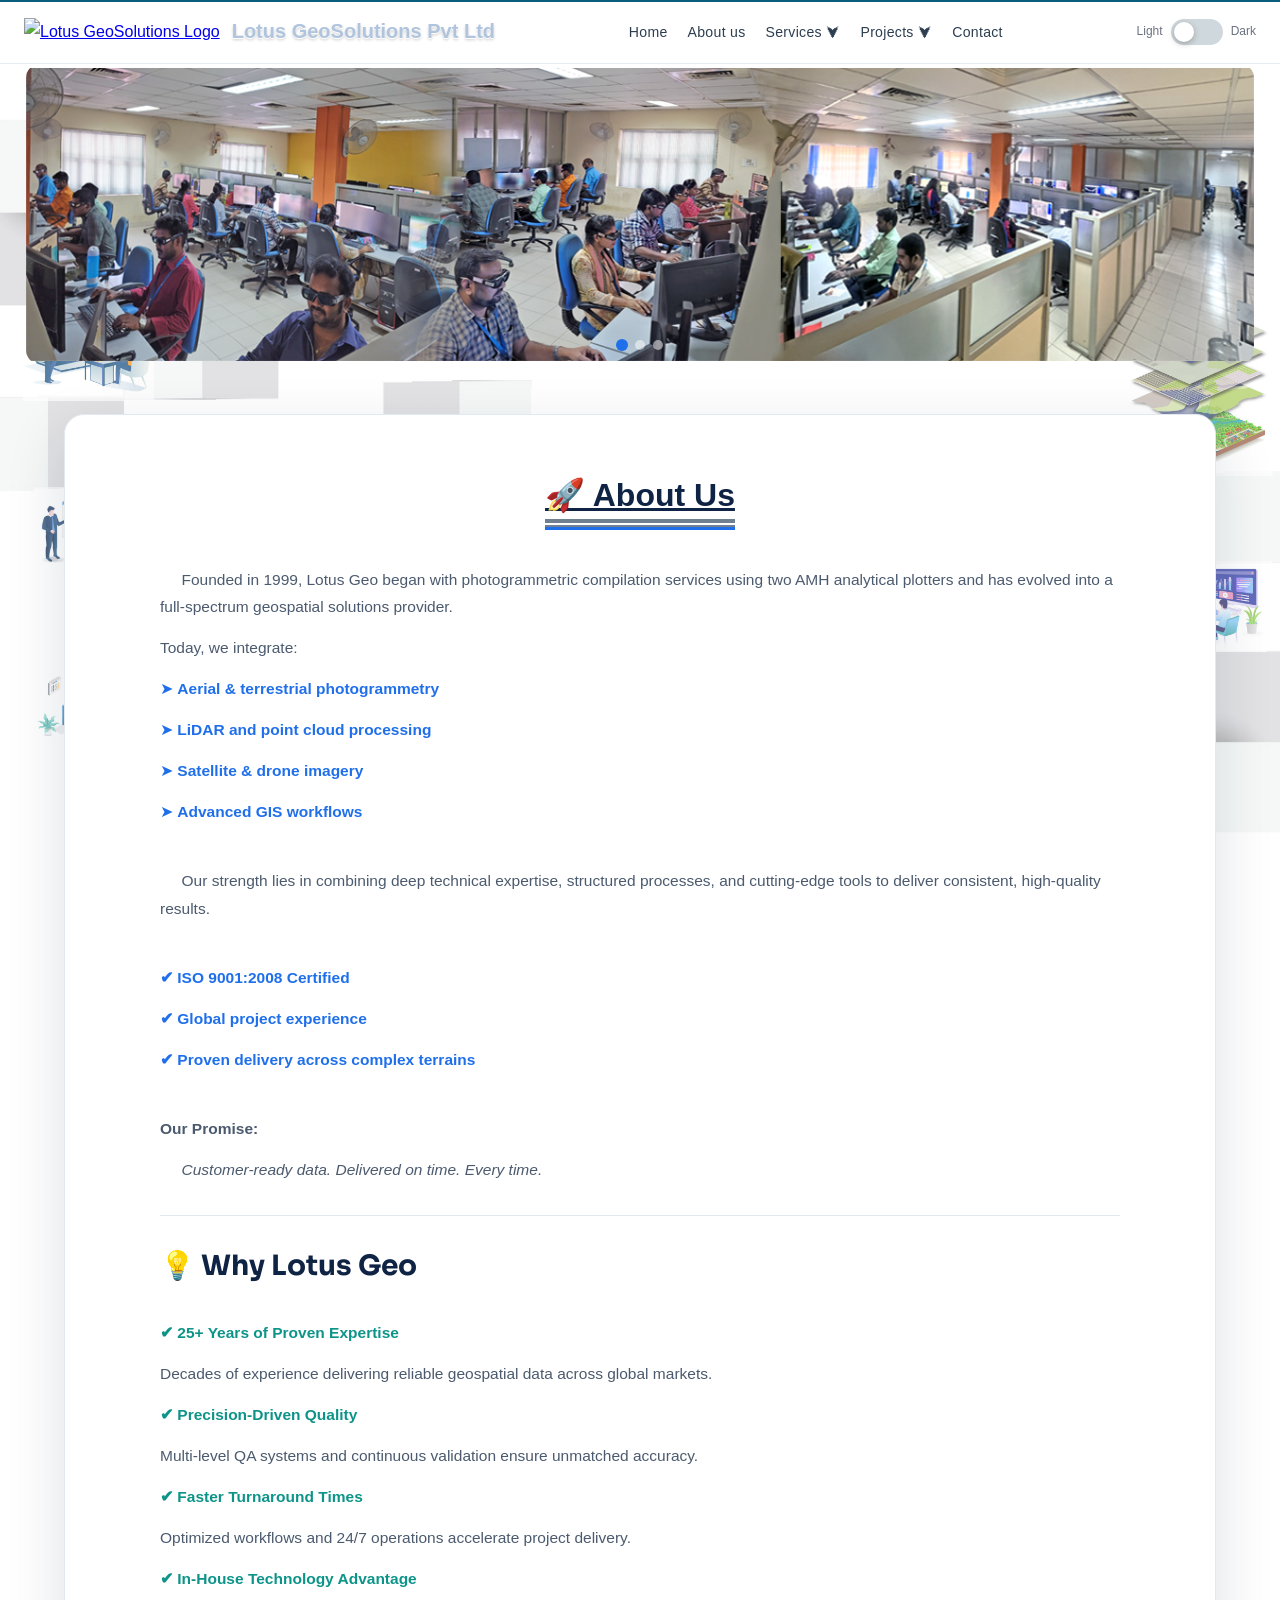
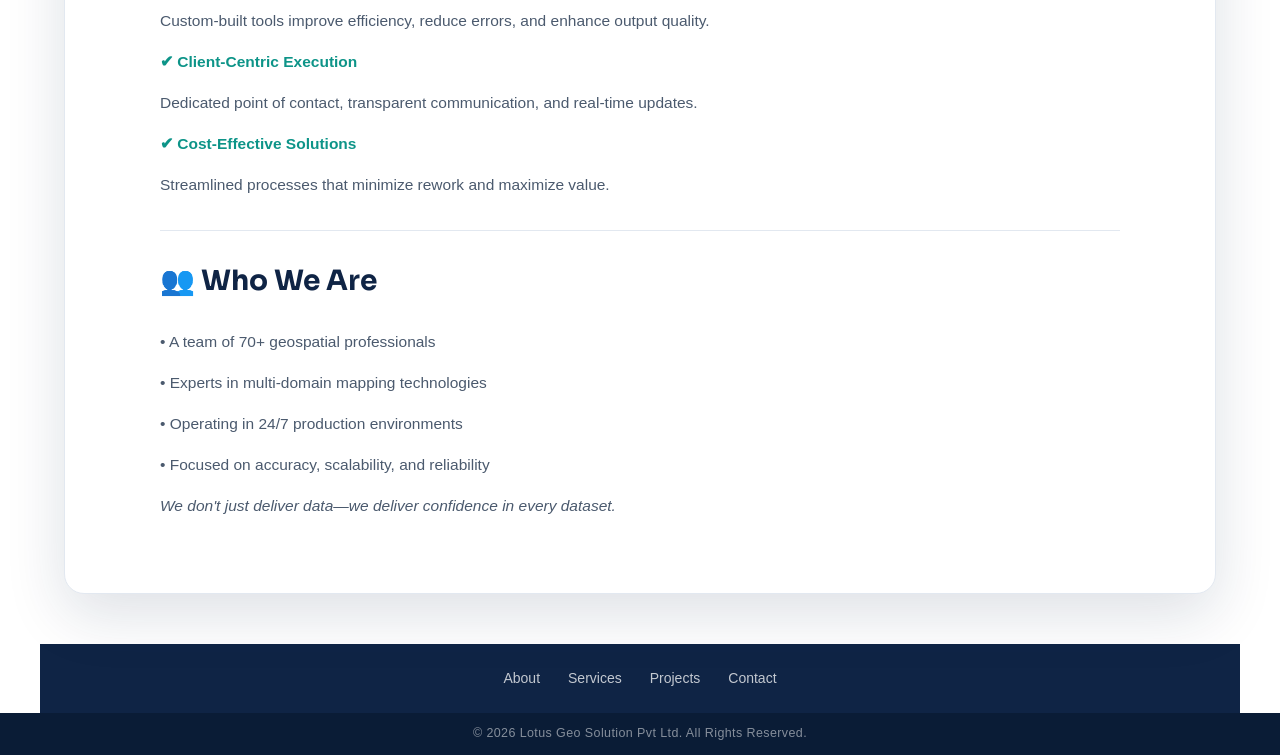
==== commit d27d7f06: "Add files via upload" ====
--- a/About_us.html
+++ b/About_us.html
@@ -1,215 +1,20 @@
-  <!DOCTYPE html>
+<!DOCTYPE html>
 <html lang="en">
 <head>
 <meta charset="UTF-8">
 <meta name="viewport" content="width=device-width, initial-scale=1.0">
-<title>Lotus GeoSolutions</title>
+<title>Lotus GeoSolutions – About Us</title>
 <link rel="stylesheet" href="Style/Stylesheet.css">
-<style>
-
-/* ===== GLOBAL ===== */
-
-
-/* PAGE BACKGROUND IMAGE */
-body{
-    background:url("Images/Backgroud_Img/ABNF.png") no-repeat center center fixed;
-    background-size:cover;
-}
-
-/* SLIDER CONTAINER */
-.mini-hero-slider{
-    position: relative;
-    width: 92%;          /* slightly increased */
-    max-width: 1600px;   /* increased from 1400px */
-    height: 300px;
-    margin: 0 auto;
-    overflow: hidden;
-    background: transparent;
-}
-
-/* SLIDES */
-.mini-slide{
-    position:absolute;
-    top:0;
-    left:0;
-    width:100%;
-    height:100%;
-
-    background-size:contain;
-    background-position:center;
-    background-repeat:no-repeat;
-
-    opacity:0;
-    transition:opacity 1s ease-in-out;
-}
-
-.mini-slide.active{
-    opacity:1;
-}
-
-/* ===== MAIN CONTENT CARD ===== */
-
-.about{
-    background:#ffffff;
-    margin:0px auto;
-    padding:60px 80px;
-    width:92%;
-    max-width:1300px;
-    border-radius:14px;
-    box-shadow:0 20px 60px rgba(0,0,0,0.08);
-}
-
-/* wrapper */
-
-.about-wrapper{
-    display:flex;
-    justify-content:center;
-}
-
-.about-text{
-    max-width:900px;
-    margin:auto;
-}
-
-/* ===== TYPOGRAPHY ===== */
-
-.about-text p{
-    text-align:left;
-    font-size:16px;
-    margin-bottom:16px;
-}
-
-/* lists */
-
-.about-text ul{
-    margin:12px 0 24px 22px;
-}
-
-.about-text li{
-    margin-bottom:6px;
-    font-size:15px;
-}
-
-/* ===== SECTION TITLE ===== */
-
-.section-title{
-    text-align:center;
-    margin-bottom:40px;
-}
-
-
-
-
-/* ===== HEADINGS ===== */
-
-h3{
-    font-size:18px;
-    color:#1b3556;
-    margin:40px 0 14px;
-}
-
-h4{
-    font-size:13px;
-    color:#1f7ae0;
-    margin:30px 0 10px;
-    background:#f4f8ff;
-    padding:10px 14px;
-    border-left:4px solid #1f7ae0;
-    border-radius:6px;
-}
-
-/* spacing fixes */
-
-.about h4 + p{
-    margin-top:8px;
-}
-
-.about h3 + p{
-    margin-top:8px;
-}
-
-/* divider */
-
-.about hr{
-    border:none;
-    height:1px;
-    background:#e5eaf0;
-    margin:35px 0;
-}
-
-
-/* footer handled by Stylesheet.css */
-/* GRID LAYOUT */
-.link-grid {
-    display: grid;
-    grid-template-columns: repeat(4, 1fr); /* 4 columns */
-    gap: 15px;
-    list-style: none;
-    padding: 0;
-}
-
-.modern-link {
-    display: block;
-    text-align: center;
-    text-decoration: none;
-    font-size: 14px;
-    font-weight: 500;
-    color: #2c3e50;
-    
-    padding: 14px 12px;
-    border-radius: 12px;
-
-    background: linear-gradient(145deg, #f8fafc, #eef2f7);
-    border: 1px solid #e2e8f0;
-
-    box-shadow: 
-        0 2px 6px rgba(0,0,0,0.05),
-        inset 0 1px 0 rgba(255,255,255,0.6);
-
-    transition: all 0.3s ease;
-}
-
-/* HOVER - smooth premium feel */
-.modern-link:hover {
-    background: linear-gradient(135deg, #0072ff, #00c6ff);
-    color: #ffffff;
-    border-color: transparent;
-
-    transform: translateY(-3px);
-
-    box-shadow: 
-        0 10px 25px rgba(0, 114, 255, 0.25);
-}
-
-/* CLICK effect */
-.modern-link:active {
-    transform: translateY(0);
-    box-shadow: 0 4px 10px rgba(0,0,0,0.15);
-}
-
-/* dropdowns handled by Stylesheet.css */
-.tick{
-    color: SteelBlue;
-
-}
-.tick1{
-    color: SteelBlue;
-
-}
-
-</style>
+<link rel="stylesheet" href="Style/Pages.css">
 <script>
-
 document.addEventListener("DOMContentLoaded", function(){
-
     let slides = document.querySelectorAll(".mini-slide");
-    let dots = document.querySelectorAll(".mini-dots span");
-    let index = 0;
+    let dots   = document.querySelectorAll(".mini-dots span");
+    let index  = 0;
 
     function showSlide(i){
         slides.forEach(s => s.classList.remove("active"));
         dots.forEach(d => d.classList.remove("active"));
-
         slides[i].classList.add("active");
         dots[i].classList.add("active");
     }
@@ -221,104 +26,88 @@
 
     setInterval(nextSlide, 3000);
 
-    // dot click
-    dots.forEach((dot, i)=>{
-        dot.addEventListener("click", ()=>{
-            index = i;
-            showSlide(index);
-        });
+    dots.forEach((dot, i) => {
+        dot.addEventListener("click", () => { index = i; showSlide(index); });
     });
-
 });
-
-</script></head> 
+</script>
+</head>
 <body>
 
-    
+<!-- Page uses body background set in Stylesheet.css or inline on body tag below -->
+<style>
+body { background: url("Images/Backgroud_Img/ABNF.png") no-repeat center center fixed; background-size: cover; }
+</style>
+
 <div id="top-loader">
     <div class="top-loader-bar"></div>
 </div>
 
-
 <header>
     <div class="container nav">
         <div class="nav-left">
-             <a href="Home.html">
-            <img src="images/logo.png" class="logo" alt="Lotus GeoSolutions Logo">
-        </a>
+            <a href="Home.html">
+                <img src="images/logo.png" class="logo" alt="Lotus GeoSolutions Logo">
+            </a>
             <div class="company-name">Lotus GeoSolutions Pvt Ltd</div>
         </div>
-    <ul>
-        <li><a href="Home.html">Home</a></li>
-        <li><a href="About_us.html">About us</a></li>
-
-        <li class="mega-dropdown">
-            <a href="Services.html">Services ⮟</a>
-            <div class="mega-menu">
-                <ul>
-                    <li><a href="Services.html#photogrammetry">Photogrammetry</a></li>
-                    <li><a href="Services.html#lidar">LiDAR</a></li>
-                    <li><a href="Services.html#GIS">GIS</a></li>
-                    <li><a href="Services.html#ORTHO">Orthophoto</a></li>
-                    <li><a href="Services.html#BIM">3D Modeling</a></li>
-                </ul>
-            </div>
-        </li>
-
-<li class="mega-dropdown">
-  <a href="Projects.html">Projects ⮟</a>
-
-  <div class="mega-menu">
-    <ul>
-      
-      <!-- SUB DROPDOWN -->
-      <li class="sub-dropdown">
-        <a href="Projects.html#project-experience">Project Experience ➢</a>
-
-        <div class="sub-menu">
-          <ul class="mega-menu">
-            <li><a href="Projects.html#infrastructure-transportation">Infrastructure & Transportation</a></li>
-            <li><a href="Projects.html#Urban Planning-Smart Cities">Urban Planning & Smart Cities</a></li>
-            <li><a href="Projects.html#Mining-Quarry">Mining & Quarry</a></li>
-            <li><a href="Projects.html#Power-Utilities">Power & Utilities</a></li>
-            <li><a href="Projects.html#Oil-Gas">Oil & Gas / Energy</a></li>
-            <li><a href="Projects.html#Construction">Construction & Real Estate</a></li>
-            <li><a href="Projects.html#Agriculture">Agriculture & Forestry</a></li>
-            <li><a href="Projects.html#Disaster">Disaster Management & Environment</a></li>
-          </ul>
-        </div>
-      </li>
-
-      <!-- NORMAL LINK -->
-      <li>
-        <a href="Projects.html#projects-executed">Projects Executed</a>
-      </li>
-
-    </ul>
-  </div>
-</li>
-
-
-         <li><a href="Contactus.html">Contact</a></li>
-    </ul>
- <div class="theme-switch">
-    <span>Light</span>
-
-    <label class="switch">
-        <input type="checkbox" id="darkToggle">
-        <span class="slider"></span>
-    </label>
-
-    <span>Dark</span>
-</div>
-<button class="hamburger" id="hamburger" aria-label="Toggle navigation">
-    <span></span>
-    <span></span>
-    <span></span>
-</button>
-
-
-</div>
+        <ul>
+            <li><a href="Home.html">Home</a></li>
+            <li><a href="About_us.html">About us</a></li>
+
+            <li class="mega-dropdown">
+                <a href="Services.html">Services ⮟</a>
+                <div class="mega-menu">
+                    <ul>
+                        <li><a href="Services.html#photogrammetry">Photogrammetry</a></li>
+                        <li><a href="Services.html#lidar">LiDAR</a></li>
+                        <li><a href="Services.html#GIS">GIS</a></li>
+                        <li><a href="Services.html#ORTHO">Orthophoto</a></li>
+                        <li><a href="Services.html#BIM">3D Modeling</a></li>
+                    </ul>
+                </div>
+            </li>
+
+            <li class="mega-dropdown">
+                <a href="Projects.html">Projects ⮟</a>
+                <div class="mega-menu">
+                    <ul>
+                        <li class="sub-dropdown">
+                            <a href="Projects.html#project-experience">Project Experience ➢</a>
+                            <div class="sub-menu">
+                                <ul class="mega-menu">
+                                    <li><a href="Projects.html#infrastructure-transportation">Infrastructure &amp; Transportation</a></li>
+                                    <li><a href="Projects.html#Urban Planning-Smart Cities">Urban Planning &amp; Smart Cities</a></li>
+                                    <li><a href="Projects.html#Mining-Quarry">Mining &amp; Quarry</a></li>
+                                    <li><a href="Projects.html#Power-Utilities">Power &amp; Utilities</a></li>
+                                    <li><a href="Projects.html#Oil-Gas">Oil &amp; Gas / Energy</a></li>
+                                    <li><a href="Projects.html#Construction">Construction &amp; Real Estate</a></li>
+                                    <li><a href="Projects.html#Agriculture">Agriculture &amp; Forestry</a></li>
+                                    <li><a href="Projects.html#Disaster">Disaster Management &amp; Environment</a></li>
+                                </ul>
+                            </div>
+                        </li>
+                        <li><a href="Projects.html#projects-executed">Projects Executed</a></li>
+                    </ul>
+                </div>
+            </li>
+
+            <li><a href="Contactus.html">Contact</a></li>
+        </ul>
+
+        <div class="theme-switch">
+            <span>Light</span>
+            <label class="switch">
+                <input type="checkbox" id="darkToggle">
+                <span class="slider"></span>
+            </label>
+            <span>Dark</span>
+        </div>
+
+        <button class="hamburger" id="hamburger" aria-label="Toggle navigation">
+            <span></span><span></span><span></span>
+        </button>
+    </div>
 </header>
 
 <nav class="mobile-menu" id="mobileMenu">
@@ -338,119 +127,94 @@
 
 
 <section class="mini-hero-slider">
-    
     <div class="mini-slide active" style="background-image:url('Images/Office/Final/1.png')"></div>
-    <div class="mini-slide" style="background-image:url('Images/Office/Final/2.png')"></div>
-    <div class="mini-slide" style="background-image:url('Images/Office/Final/3.png')"></div>
-
-
-    <!-- optional dots -->
+    <div class="mini-slide"        style="background-image:url('Images/Office/Final/2.png')"></div>
+    <div class="mini-slide"        style="background-image:url('Images/Office/Final/3.png')"></div>
     <div class="mini-dots">
         <span class="active"></span>
         <span></span>
         <span></span>
     </div>
-
 </section>
+
 
 <section class="about">
     <div class="container about-wrapper">
-
         <div class="about-text">
+
             <div class="section-title">
-    
-      
-<h2><u>🚀About us  </u></h2>
+                <h2><u>🚀 About Us</u></h2>
+            </div>
 
             <p>
-           &nbsp;&nbsp;&nbsp;&nbsp;&nbsp;Founded in 1999, Lotus Geo began with photogrammetric compilation services using two AMH analytical plotters and has evolved into a full-spectrum geospatial solutions provider.
+                &nbsp;&nbsp;&nbsp;&nbsp;&nbsp;Founded in 1999, Lotus Geo began with photogrammetric compilation services using two AMH analytical plotters and has evolved into a full-spectrum geospatial solutions provider.
             </p>
 
-            <p>
-Today, we integrate: </p>
-
-
-
-<p> <span class="tick">➤ <strong>Aerial & terrestrial photogrammetry</strong> </span></p>
-<p> <span class="tick">➤ <strong>LiDAR and point cloud processing</strong></span></p>
-<p> <span class="tick">➤ <strong>Satellite & drone imagery</strong></span> </p>
-<p> <span class="tick">➤ <strong>Advanced GIS workflows</strong> </span></p>
-
-<br>
-
-
-
-       <p>&nbsp;&nbsp;&nbsp;&nbsp;&nbsp;Our strength lies in combining deep technical expertise, structured processes, and cutting-edge tools to deliver consistent, high-quality results.</p>
-<br>
-<p>
-<span class="tick"><strong>✔ ISO 9001:2008 Certified</strong></span></p>
-
-<p>
-<span class="tick"><strong>✔ Global project experience</strong></span></p>
-
-<p>
-<span class="tick"><strong>✔ Proven delivery across complex terrains</strong></span></p>
-
-<br>
-<p><strong>
-Our Promise:</strong></p>
-
-
-
-<p><i>&nbsp;&nbsp;&nbsp;&nbsp;&nbsp;Customer-ready data. Delivered on time. Every time.
-</i></p>
-
-
-          
-<h2>💡 Why Lotus Geo</H2>
-
-<br>
-<p><span class="tick1"><strong>
-✔ 25+ Years of Proven Expertise </strong></span></p>
-<p> Decades of experience delivering reliable geospatial data across global markets. </p>
-
-<p><span class="tick1"><strong>
-✔ Precision-Driven Quality</strong></span></p>
-<p> Multi-level QA systems and continuous validation ensure unmatched accuracy. </p>
-
-<p><span class="tick1"><strong>
-✔ Faster Turnaround Times</strong></span></p>
-<p>Optimized workflows and 24/7 operations accelerate project delivery. </p>
-
-
-<p><span class="tick1"><strong>
-✔ In-House Technology Advantage</strong></span></p>
-<p>Custom-built tools improve efficiency, reduce errors, and enhance output quality. </p>
-
-<p><span class="tick1"><strong>
-✔ Client-Centric Execution</strong></span></p>
-<p>Dedicated point of contact, transparent communication, and real-time updates. </p>
-
-<p><span class="tick1"><strong>
-✔ Cost-Effective Solutions</strong></span></p>
-<p>Streamlined processes that minimize rework and maximize value. </p>
-
-
-<h2>👥 Who We Are</H2>
-
-<br>
-
-<p>•	A team of 70+ geospatial professionals </p>
-<p>•	Experts in multi-domain mapping technologies </p>
-
-<p>•    Operating in 24/7 production environments </p>
-
-<p>•    Focused on accuracy, scalability, and reliability </p>
-
-<p><i>We don’t just deliver data—we deliver confidence in every dataset.</i> </p>
-
-
-
-          
-</div>
+            <p>Today, we integrate:</p>
+
+            <p><span class="tick">➤ <strong>Aerial &amp; terrestrial photogrammetry</strong></span></p>
+            <p><span class="tick">➤ <strong>LiDAR and point cloud processing</strong></span></p>
+            <p><span class="tick">➤ <strong>Satellite &amp; drone imagery</strong></span></p>
+            <p><span class="tick">➤ <strong>Advanced GIS workflows</strong></span></p>
+
+            <br>
+
+            <p>&nbsp;&nbsp;&nbsp;&nbsp;&nbsp;Our strength lies in combining deep technical expertise, structured processes, and cutting-edge tools to deliver consistent, high-quality results.</p>
+
+            <br>
+
+            <p><span class="tick"><strong>✔ ISO 9001:2008 Certified</strong></span></p>
+            <p><span class="tick"><strong>✔ Global project experience</strong></span></p>
+            <p><span class="tick"><strong>✔ Proven delivery across complex terrains</strong></span></p>
+
+            <br>
+
+            <p><strong>Our Promise:</strong></p>
+            <p><i>&nbsp;&nbsp;&nbsp;&nbsp;&nbsp;Customer-ready data. Delivered on time. Every time.</i></p>
+
+            <hr>
+
+            <h2>💡 Why Lotus Geo</h2>
+
+            <br>
+
+            <p><span class="tick1"><strong>✔ 25+ Years of Proven Expertise</strong></span></p>
+            <p>Decades of experience delivering reliable geospatial data across global markets.</p>
+
+            <p><span class="tick1"><strong>✔ Precision-Driven Quality</strong></span></p>
+            <p>Multi-level QA systems and continuous validation ensure unmatched accuracy.</p>
+
+            <p><span class="tick1"><strong>✔ Faster Turnaround Times</strong></span></p>
+            <p>Optimized workflows and 24/7 operations accelerate project delivery.</p>
+
+            <p><span class="tick1"><strong>✔ In-House Technology Advantage</strong></span></p>
+            <p>Custom-built tools improve efficiency, reduce errors, and enhance output quality.</p>
+
+            <p><span class="tick1"><strong>✔ Client-Centric Execution</strong></span></p>
+            <p>Dedicated point of contact, transparent communication, and real-time updates.</p>
+
+            <p><span class="tick1"><strong>✔ Cost-Effective Solutions</strong></span></p>
+            <p>Streamlined processes that minimize rework and maximize value.</p>
+
+            <hr>
+
+            <h2>👥 Who We Are</h2>
+
+            <br>
+
+            <p>• A team of 70+ geospatial professionals</p>
+            <p>• Experts in multi-domain mapping technologies</p>
+            <p>• Operating in 24/7 production environments</p>
+            <p>• Focused on accuracy, scalability, and reliability</p>
+
+            <p><i>We don't just deliver data—we deliver confidence in every dataset.</i></p>
+
+        </div>
+    </div>
+</section>
+
 
 <footer class="site-footer">
-
     <div class="footer-container">
         <div class="footer-links">
             <a href="About_us.html">About</a>
@@ -459,14 +223,11 @@
             <a href="Contactus.html">Contact</a>
         </div>
     </div>
-
     <div class="footer-bottom">
         © 2026 Lotus Geo Solution Pvt Ltd. All Rights Reserved.
     </div>
-
 </footer>
-
 
 <script src="Script/Myscript.js"></script>
 </body>
-</html>+</html>
--- a/Style/Pages.css
+++ b/Style/Pages.css
@@ -0,0 +1,989 @@
+/* =========================================================
+   Pages.css  —  Lotus GeoSolutions
+   Consolidated page-specific styles (all 5 pages)
+   ========================================================= */
+
+@import url('https://fonts.googleapis.com/css2?family=DM+Sans:ital,wght@0,300;0,400;0,500;0,600;0,700;1,400&family=Sora:wght@400;600;700;800&display=swap');
+
+/* =========================================================
+   CSS VARIABLES
+   ========================================================= */
+:root {
+  --brand-navy:    #0f2445;
+  --brand-blue:    #1f6feb;
+  --brand-teal:    #0d9488;
+  --brand-light:   #e8f0fe;
+  --accent-cyan:   #06b6d4;
+
+  --text-primary:  #1a2332;
+  --text-secondary:#4b5a6e;
+  --text-muted:    #7a8a9a;
+
+  --surface:       #ffffff;
+  --surface-alt:   #f7f9fc;
+  --surface-hover: #eef3fb;
+  --border:        #e2e8f0;
+  --border-strong: #cbd5e1;
+
+  --shadow-sm:  0 2px 8px rgba(15,36,69,.06);
+  --shadow-md:  0 8px 28px rgba(15,36,69,.10);
+  --shadow-lg:  0 20px 60px rgba(15,36,69,.14);
+
+  --radius-sm:  8px;
+  --radius-md:  14px;
+  --radius-lg:  20px;
+
+  --transition: .25s cubic-bezier(.4,0,.2,1);
+}
+
+/* =========================================================
+   GLOBAL BASE
+   ========================================================= */
+*, *::before, *::after { box-sizing: border-box; margin: 0; padding: 0; }
+
+body {
+  font-family: 'DM Sans', sans-serif;
+  color: var(--text-primary);
+  line-height: 1.75;
+  background: var(--surface-alt);
+}
+
+h1, h2, h3, h4, h5, h6 {
+  font-family: 'Sora', sans-serif;
+  line-height: 1.3;
+}
+
+/* =========================================================
+   CONTENT CARD  (.about)
+   ========================================================= */
+.about {
+  background: var(--surface);
+  margin: 50px auto;
+  padding: 60px 70px;
+  width: 90%;
+  max-width: 1300px;
+  border-radius: var(--radius-lg);
+  box-shadow: var(--shadow-lg);
+  border: 1px solid var(--border);
+  animation: fadeUp .5s ease both;
+}
+
+.about-wrapper { display: flex; justify-content: center; }
+.about-text    { max-width: 960px; margin: auto; width: 100%; }
+
+/* =========================================================
+   SECTION TITLES
+   ========================================================= */
+.section-title {
+  text-align: center;
+  margin-bottom: 36px;
+}
+
+.section-title h2 {
+  font-size: 32px;
+  color: var(--brand-navy);
+  display: inline-block;
+  padding-bottom: 10px;
+  border-bottom: 3px solid var(--brand-blue);
+}
+
+/* =========================================================
+   PAGE-LEVEL HEADINGS
+   ========================================================= */
+h2 { font-size: 28px; color: var(--brand-navy); }
+
+h3 {
+  font-size: 22px;
+  color: var(--brand-navy);
+  margin: 38px 0 14px;
+  padding-bottom: 8px;
+  border-bottom: 2px solid var(--border);
+}
+
+h4 {
+  font-size: 16px;
+  font-weight: 600;
+  color: var(--brand-blue);
+  margin: 28px 0 10px;
+  background: var(--brand-light);
+  padding: 12px 18px;
+  border-left: 4px solid var(--brand-blue);
+  border-radius: 0 var(--radius-sm) var(--radius-sm) 0;
+}
+
+h5 {
+  font-size: 24px;
+  color: var(--brand-navy);
+  margin: 36px 0 14px;
+  padding-bottom: 6px;
+  border-bottom: 2px solid var(--border);
+  text-align: center;
+}
+
+/* =========================================================
+   BODY TEXT
+   ========================================================= */
+.about p, .about-text p {
+  font-size: 15.5px;
+  color: var(--text-secondary);
+  margin-bottom: 14px;
+  text-align: left;
+}
+
+.about hr {
+  border: none;
+  height: 1px;
+  background: var(--border);
+  margin: 32px 0;
+}
+
+/* =========================================================
+   TICK / HIGHLIGHT LABELS
+   ========================================================= */
+.tick  { color: var(--brand-blue); }
+.tick1 { color: var(--brand-teal); display: block; margin: 6px 0; }
+
+/* =========================================================
+   LINK GRID  (shared across pages)
+   ========================================================= */
+.link-grid {
+  display: grid;
+  grid-template-columns: repeat(4, 1fr);
+  gap: 14px;
+  list-style: none;
+  padding: 0;
+  margin: 28px 0;
+}
+
+.modern-link {
+  display: flex;
+  align-items: center;
+  justify-content: center;
+  text-align: center;
+  text-decoration: none;
+  font-size: 13.5px;
+  font-weight: 600;
+  color: var(--text-primary);
+  padding: 14px 12px;
+  border-radius: var(--radius-md);
+  background: var(--surface);
+  border: 1.5px solid var(--border);
+  box-shadow: var(--shadow-sm);
+  transition: all var(--transition);
+  min-height: 52px;
+}
+
+.modern-link:hover {
+  background: linear-gradient(135deg, var(--brand-blue), var(--accent-cyan));
+  color: #fff;
+  border-color: transparent;
+  transform: translateY(-3px);
+  box-shadow: 0 10px 28px rgba(31,111,235,.28);
+}
+
+.modern-link:active { transform: translateY(0); }
+
+/* =========================================================
+   ADVANTAGES / PROJECT SECTOR CARDS
+   ========================================================= */
+.advantages {
+  background: var(--surface);
+  margin: 48px auto;
+  padding: 40px 70px;
+  width: 90%;
+  max-width: 1300px;
+  border-radius: var(--radius-lg);
+  box-shadow: var(--shadow-md);
+  border: 1px solid var(--border);
+}
+
+.adv-grid {
+  display: grid;
+  grid-template-columns: repeat(auto-fit, minmax(280px, 1fr));
+  gap: 30px;
+  align-items: center;
+}
+
+.advantages ul { list-style: none; }
+
+.advantages ul li {
+  position: relative;
+  padding-left: 28px;
+  margin-bottom: 14px;
+  font-size: 15px;
+  color: var(--text-secondary);
+}
+
+.advantages ul li::before {
+  content: "✔";
+  position: absolute;
+  left: 0;
+  color: var(--brand-teal);
+  font-weight: bold;
+}
+
+/* =========================================================
+   POPUP IMAGES  (Projects / Services)
+   ========================================================= */
+.popup-img {
+  width: 100%;
+  max-width: 460px;
+  height: 290px;
+  object-fit: cover;
+  border-radius: var(--radius-md);
+  display: block;
+  margin: 18px auto;
+  cursor: pointer;
+  transition: transform var(--transition), box-shadow var(--transition);
+  box-shadow: var(--shadow-md);
+  border: 1px solid var(--border);
+}
+
+.popup-img:hover {
+  transform: scale(1.04);
+  box-shadow: var(--shadow-lg);
+}
+
+/* Services page specific popup size */
+img.popup-img {
+  width: 520px;
+  max-width: 100%;
+  height: 330px;
+}
+
+/* =========================================================
+   POPUP LIGHTBOX
+   ========================================================= */
+.popup {
+  display: none;
+  position: fixed;
+  z-index: 9999;
+  inset: 0;
+  background: rgba(0,0,0,.88);
+  align-items: center;
+  justify-content: center;
+}
+
+.popup-content {
+  display: block;
+  margin: 5% auto;
+  max-width: 90%;
+  max-height: 85%;
+  border-radius: var(--radius-md);
+  box-shadow: 0 24px 60px rgba(0,0,0,.5);
+  animation: zoomIn .3s ease;
+}
+
+.popup .close, .close {
+  position: absolute;
+  top: 24px;
+  right: 36px;
+  color: #fff;
+  font-size: 38px;
+  font-weight: 700;
+  cursor: pointer;
+  line-height: 1;
+  transition: opacity var(--transition);
+}
+
+.popup .close:hover, .close:hover { opacity: .7; }
+
+/* =========================================================
+   BEFORE / AFTER SLIDERS  (Projects)
+   ========================================================= */
+.slider-row {
+  display: flex;
+  gap: 24px;
+  justify-content: center;
+  margin: 36px auto;
+  flex-wrap: wrap;
+}
+
+.slider-container {
+  position: relative;
+  width: 400px;
+  max-width: 100%;
+  aspect-ratio: 16 / 9;
+  overflow: hidden;
+  border-radius: var(--radius-md);
+  box-shadow: var(--shadow-md);
+  border: 1px solid var(--border);
+}
+
+.slider-container img {
+  position: absolute;
+  width: 100%;
+  height: 100%;
+  object-fit: cover;
+}
+
+.top-img {
+  clip-path: polygon(0 0, 50% 0, 50% 100%, 0 100%);
+  -webkit-clip-path: polygon(0 0, 50% 0, 50% 100%, 0 100%);
+  transition: clip-path .1s ease-out;
+  z-index: 2;
+}
+
+.slider-container .slider {
+  position: absolute;
+  inset: 0;
+  width: 100%;
+  height: 100%;
+  cursor: ew-resize;
+  opacity: 0;
+  -webkit-appearance: none;
+  appearance: none;
+  z-index: 3;
+}
+
+/* divider line */
+.slider-container::before {
+  content: "";
+  position: absolute;
+  top: 0;
+  left: var(--position, 50%);
+  width: 2px;
+  height: 100%;
+  background: #fff;
+  transform: translateX(-50%);
+  z-index: 4;
+  box-shadow: 0 0 6px rgba(0,0,0,.4);
+}
+
+/* arrows */
+.slider-container::after {
+  content: "◀ ▶";
+  position: absolute;
+  top: 50%;
+  left: var(--position, 50%);
+  transform: translate(-50%, -50%);
+  font-size: 13px;
+  color: #fff;
+  letter-spacing: 8px;
+  text-shadow: 0 2px 8px rgba(0,0,0,.6);
+  z-index: 5;
+}
+
+/* =========================================================
+   ABOUT PAGE — MINI HERO SLIDER
+   ========================================================= */
+.mini-hero-slider {
+  position: relative;
+  width: 90%;
+  max-width: 1500px;
+  height: 290px;
+  margin: 0 auto 10px;
+  overflow: hidden;
+  background: transparent;
+  border-radius: var(--radius-md);
+}
+
+.mini-slide {
+  position: absolute;
+  inset: 0;
+  background-size: contain;
+  background-position: center;
+  background-repeat: no-repeat;
+  opacity: 0;
+  transition: opacity 1s ease-in-out;
+}
+
+.mini-slide.active { opacity: 1; }
+
+/* dots */
+.mini-dots {
+  position: absolute;
+  bottom: 14px;
+  left: 50%;
+  transform: translateX(-50%);
+  display: flex;
+  gap: 8px;
+  z-index: 10;
+}
+
+.mini-dots span {
+  width: 10px;
+  height: 10px;
+  border-radius: 50%;
+  background: rgba(255,255,255,.5);
+  cursor: pointer;
+  transition: background var(--transition), transform var(--transition);
+}
+
+.mini-dots span.active {
+  background: var(--brand-blue);
+  transform: scale(1.2);
+}
+
+/* =========================================================
+   SERVICES PAGE — BANNER
+   ========================================================= */
+.Bann {
+  width: 100%;
+  height: 26vh;
+  min-height: 160px;
+  max-height: 380px;
+  overflow: hidden;
+  position: relative;
+  border-radius: var(--radius-md);
+  margin-bottom: 24px;
+}
+
+.Bann img {
+  width: 100%;
+  height: 100%;
+  object-fit: cover;
+  object-position: center;
+  display: block;
+  transition: transform 5s ease;
+}
+
+.Bann:hover img { transform: scale(1.05); }
+
+.Bann::before {
+  content: "";
+  position: absolute;
+  inset: 0;
+  background: linear-gradient(
+    to right,
+    rgba(15,36,69,.65),
+    rgba(15,36,69,.25),
+    rgba(15,36,69,.05)
+  );
+  z-index: 1;
+}
+
+.banner-content {
+  position: absolute;
+  z-index: 2;
+  top: 50%;
+  left: 6%;
+  transform: translateY(-50%);
+  color: #fff;
+  max-width: 400px;
+}
+
+.banner-content h1 { font-size: 1.6rem; margin-bottom: 6px; }
+.banner-content p  { font-size: .9rem; opacity: .9; }
+
+.banner-btn {
+  display: inline-block;
+  margin-top: 12px;
+  padding: 7px 18px;
+  font-size: .85rem;
+  font-weight: 600;
+  background: var(--brand-blue);
+  color: #fff;
+  border-radius: var(--radius-sm);
+  text-decoration: none;
+  transition: background var(--transition);
+}
+.banner-btn:hover { background: #1558c0; }
+
+/* feature grids (Services - LiDAR, BIM) */
+.feature-grid,
+.feature-grid3 {
+  display: flex;
+  gap: 20px;
+  flex-wrap: wrap;
+  margin: 16px 0;
+}
+
+.feature-box {
+  flex: 1;
+  min-width: 160px;
+  background: var(--surface-alt);
+  border: 1.5px solid var(--border);
+  border-radius: var(--radius-md);
+  padding: 18px 20px;
+  text-align: center;
+  transition: border-color var(--transition), box-shadow var(--transition);
+}
+
+.feature-box:hover {
+  border-color: var(--brand-blue);
+  box-shadow: var(--shadow-sm);
+}
+
+.feature-box h3 {
+  font-size: 16px;
+  color: var(--brand-navy);
+  margin: 0;
+  border: none;
+}
+
+.bim-list { text-align: center; }
+
+/* =========================================================
+   CONTACT PAGE
+   ========================================================= */
+.contact-section {
+  padding: 80px 0;
+}
+
+.contact-main-wrapper {
+  max-width: 1200px;
+  margin: auto;
+  padding: 0 24px;
+  display: grid;
+  grid-template-columns: 1.2fr 1fr;
+  gap: 48px;
+  align-items: start;
+}
+
+/* left card */
+.contact-left {
+  background: var(--surface);
+  padding: 48px;
+  border-radius: var(--radius-lg);
+  box-shadow: var(--shadow-lg);
+  border: 1px solid var(--border);
+}
+
+/* header */
+.contact-header {
+  font-family: 'Sora', sans-serif;
+  margin-bottom: 32px;
+}
+
+.contact-header h2 {
+  font-size: 30px;
+  font-weight: 700;
+  color: var(--brand-navy);
+  position: relative;
+  display: inline-block;
+  margin-bottom: 10px;
+}
+
+.contact-header h2::after {
+  content: "";
+  position: absolute;
+  left: 0;
+  bottom: -8px;
+  width: 50px;
+  height: 3px;
+  background: var(--brand-blue);
+  border-radius: 2px;
+}
+
+.sub-text { margin-top: 14px; line-height: 1.5; }
+
+.small-text {
+  display: block;
+  font-size: 13px;
+  color: var(--text-muted);
+  letter-spacing: 2px;
+  margin-left: 4px;
+}
+
+.highlight-text {
+  display: block;
+  font-size: 20px;
+  font-weight: 700;
+  color: var(--brand-navy);
+  margin-top: 6px;
+}
+
+/* form */
+.contact-form { display: flex; flex-direction: column; gap: 0; }
+
+.form-row {
+  display: flex;
+  gap: 18px;
+  margin-bottom: 18px;
+}
+
+.form-group {
+  flex: 1;
+  display: flex;
+  flex-direction: column;
+  gap: 6px;
+  margin-bottom: 18px;
+}
+
+.form-group label {
+  font-size: 13px;
+  font-weight: 600;
+  color: var(--text-secondary);
+  letter-spacing: .3px;
+}
+
+.contact-form input,
+.contact-form select,
+.contact-form textarea {
+  padding: 13px 15px;
+  border: 1.5px solid var(--border);
+  border-radius: var(--radius-sm);
+  font-size: 14px;
+  font-family: 'DM Sans', sans-serif;
+  background: var(--surface);
+  color: var(--text-primary);
+  outline: none;
+  transition: border-color var(--transition), box-shadow var(--transition);
+}
+
+.contact-form input:focus,
+.contact-form select:focus,
+.contact-form textarea:focus {
+  border-color: var(--brand-blue);
+  box-shadow: 0 0 0 3px rgba(31,111,235,.12);
+}
+
+.contact-form textarea { resize: none; }
+
+.submit-wrapper { margin-top: 8px; }
+
+.contact-btn {
+  background: linear-gradient(135deg, var(--brand-blue), var(--accent-cyan));
+  color: #fff;
+  padding: 14px 38px;
+  border: none;
+  border-radius: var(--radius-sm);
+  font-weight: 700;
+  font-size: 15px;
+  font-family: 'Sora', sans-serif;
+  cursor: pointer;
+  transition: opacity var(--transition), transform var(--transition);
+  letter-spacing: .5px;
+}
+
+.contact-btn:hover {
+  opacity: .9;
+  transform: translateY(-1px);
+}
+
+/* right column */
+.contact-right {
+  display: flex;
+  flex-direction: column;
+  gap: 24px;
+}
+
+/* map */
+.map-container {
+  width: 100%;
+  height: 400px;
+  border-radius: var(--radius-lg);
+  overflow: hidden;
+  box-shadow: var(--shadow-md);
+  border: 1px solid var(--border);
+}
+
+#map { width: 100%; height: 100%; }
+
+/* contact info block */
+.contact-info {
+  background: var(--surface);
+  padding: 28px 32px;
+  border-radius: var(--radius-md);
+  box-shadow: var(--shadow-sm);
+  border: 1px solid var(--border);
+  font-size: 14.5px;
+  color: var(--text-secondary);
+  line-height: 1.7;
+}
+
+.contact-info p { margin-bottom: 14px; }
+
+.contact-info strong {
+  display: inline-block;
+  color: var(--brand-blue);
+  font-size: 13px;
+  font-weight: 700;
+  letter-spacing: .5px;
+  text-transform: uppercase;
+  margin-bottom: 3px;
+}
+
+.company {
+  color: var(--brand-navy);
+  font-weight: 700;
+  font-size: 15px;
+}
+
+/* social icons */
+.social-contact {
+  display: flex;
+  gap: 12px;
+  margin-top: 8px;
+}
+
+.social-icon {
+  width: 42px;
+  height: 42px;
+  border-radius: 50%;
+  display: flex;
+  align-items: center;
+  justify-content: center;
+  font-size: 17px;
+  color: #fff;
+  transition: transform var(--transition), box-shadow var(--transition);
+  box-shadow: var(--shadow-sm);
+}
+
+.social-icon:hover {
+  transform: translateY(-3px);
+  box-shadow: 0 8px 18px rgba(0,0,0,.2);
+}
+
+.whatsapp  { background: #25D366; }
+.email     { background: #e05252; }
+.linkedin  { background: #0A66C2; }
+
+/* =========================================================
+   FOOTER  (in-page styles supplement Stylesheet.css)
+   ========================================================= */
+.site-footer { margin-top: 48px; }
+
+.footer-container {
+  background: var(--brand-navy);
+  padding: 22px 0;
+}
+
+.footer-links {
+  max-width: 700px;
+  margin: auto;
+  display: flex;
+  justify-content: center;
+  gap: 28px;
+  flex-wrap: wrap;
+}
+
+.footer-links a {
+  text-decoration: none;
+  font-size: 14px;
+  font-weight: 500;
+  color: rgba(255,255,255,.75);
+  transition: color var(--transition);
+}
+
+.footer-links a:hover { color: #fff; }
+
+.footer-bottom {
+  background: #0a1c36;
+  text-align: center;
+  padding: 10px 0;
+  font-size: 12.5px;
+  color: rgba(255,255,255,.5);
+}
+
+/* =========================================================
+   HOME PAGE — SERVICES CARDS
+   ========================================================= */
+.services { padding: 0 0 40px; }
+
+.services-container {
+  max-width: 1300px;
+  margin: auto;
+  padding: 0 24px;
+}
+
+.service-box {
+  display: flex;
+  gap: 20px;
+  flex-wrap: wrap;
+  justify-content: center;
+}
+
+.card {
+  background: var(--surface);
+  border: 1.5px solid var(--border);
+  border-radius: var(--radius-md);
+  padding: 28px 26px;
+  flex: 1;
+  min-width: 220px;
+  max-width: 280px;
+  box-shadow: var(--shadow-sm);
+  transition: transform var(--transition), box-shadow var(--transition), border-color var(--transition);
+}
+
+.card:hover {
+  transform: translateY(-5px);
+  box-shadow: var(--shadow-md);
+  border-color: var(--brand-blue);
+}
+
+.card h3 {
+  font-size: 15.5px;
+  color: var(--brand-navy);
+  margin: 0 0 14px;
+  padding: 0;
+  border: none;
+  font-family: 'Sora', sans-serif;
+}
+
+.card h3 a {
+  text-decoration: none;
+  color: inherit;
+  transition: color var(--transition);
+}
+
+.card h3 a:hover { color: var(--brand-blue); }
+
+.card ul { list-style: none; padding: 0; }
+
+.card ul li {
+  font-size: 13.5px;
+  color: var(--text-secondary);
+  padding: 4px 0;
+  border-bottom: 1px solid var(--border);
+}
+
+.card ul li:last-child { border-bottom: none; }
+
+/* why choose section */
+.advantages-home {
+  background: var(--brand-navy);
+  padding: 56px 0;
+}
+
+.advantages-home .section-title h3 {
+  color: #fff;
+  border-bottom-color: var(--brand-blue);
+}
+
+.adv-grid-home {
+  max-width: 900px;
+  margin: auto;
+  display: grid;
+  grid-template-columns: 1fr 1fr;
+  gap: 10px 40px;
+}
+
+.adv-grid-home ul { list-style: none; }
+
+.adv-grid-home ul li {
+  position: relative;
+  padding-left: 26px;
+  color: rgba(255,255,255,.85);
+  font-size: 15px;
+  margin-bottom: 14px;
+}
+
+.adv-grid-home ul li::before {
+  content: "✔";
+  position: absolute;
+  left: 0;
+  color: var(--accent-cyan);
+  font-weight: bold;
+}
+
+/* =========================================================
+   ANIMATIONS
+   ========================================================= */
+@keyframes fadeUp {
+  from { opacity: 0; transform: translateY(18px); }
+  to   { opacity: 1; transform: translateY(0); }
+}
+
+@keyframes zoomIn {
+  from { transform: scale(.7); opacity: 0; }
+  to   { transform: scale(1);  opacity: 1; }
+}
+
+/* =========================================================
+   DARK MODE OVERRIDES
+   ========================================================= */
+body.dark-mode {
+  --surface:       #1a2235;
+  --surface-alt:   #141c2e;
+  --surface-hover: #1e2a40;
+  --border:        #2a3650;
+  --border-strong: #374460;
+  --text-primary:  #e8edf4;
+  --text-secondary:#9baabf;
+  --text-muted:    #6a7a90;
+  --shadow-sm:  0 2px 8px rgba(0,0,0,.3);
+  --shadow-md:  0 8px 28px rgba(0,0,0,.4);
+  --shadow-lg:  0 20px 60px rgba(0,0,0,.5);
+}
+
+body.dark-mode .about,
+body.dark-mode .contact-left,
+body.dark-mode .contact-info,
+body.dark-mode .card,
+body.dark-mode .feature-box {
+  background: var(--surface);
+  border-color: var(--border);
+}
+
+body.dark-mode h4 {
+  background: rgba(31,111,235,.15);
+}
+
+body.dark-mode .modern-link {
+  background: var(--surface);
+  color: var(--text-primary);
+  border-color: var(--border);
+}
+
+body.dark-mode .advantages {
+  background: var(--surface);
+  border-color: var(--border);
+}
+
+body.dark-mode .contact-form input,
+body.dark-mode .contact-form select,
+body.dark-mode .contact-form textarea {
+  background: var(--surface-alt);
+  color: var(--text-primary);
+  border-color: var(--border);
+}
+
+/* =========================================================
+   RESPONSIVE
+   ========================================================= */
+@media (max-width: 1024px) {
+  .about       { padding: 50px 44px; }
+  .advantages  { padding: 36px 44px; }
+}
+
+@media (max-width: 768px) {
+  .about {
+    width: 95%;
+    padding: 36px 24px;
+    margin: 28px auto;
+  }
+
+  .advantages {
+    width: 95%;
+    padding: 28px 20px;
+    margin: 28px auto;
+  }
+
+  .link-grid { grid-template-columns: repeat(2, 1fr); }
+
+  .slider-container { width: 100%; max-width: 340px; }
+
+  .slider-row { gap: 16px; }
+
+  .contact-main-wrapper {
+    grid-template-columns: 1fr;
+    gap: 28px;
+    padding: 0 16px;
+  }
+
+  .contact-left { padding: 28px 22px; }
+
+  .form-row { flex-direction: column; }
+
+  .map-container { height: 280px; }
+
+  .service-box { flex-direction: column; align-items: center; }
+
+  .card { max-width: 100%; width: 100%; }
+
+  .mini-hero-slider { height: 200px; }
+
+  h2 { font-size: 24px; }
+  h3 { font-size: 20px; }
+  h5 { font-size: 20px; }
+
+  .section-title h2 { font-size: 24px; }
+}
+
+@media (max-width: 480px) {
+  .link-grid { grid-template-columns: 1fr 1fr; }
+  .contact-section { padding: 50px 0; }
+  .about { padding: 28px 16px; }
+}
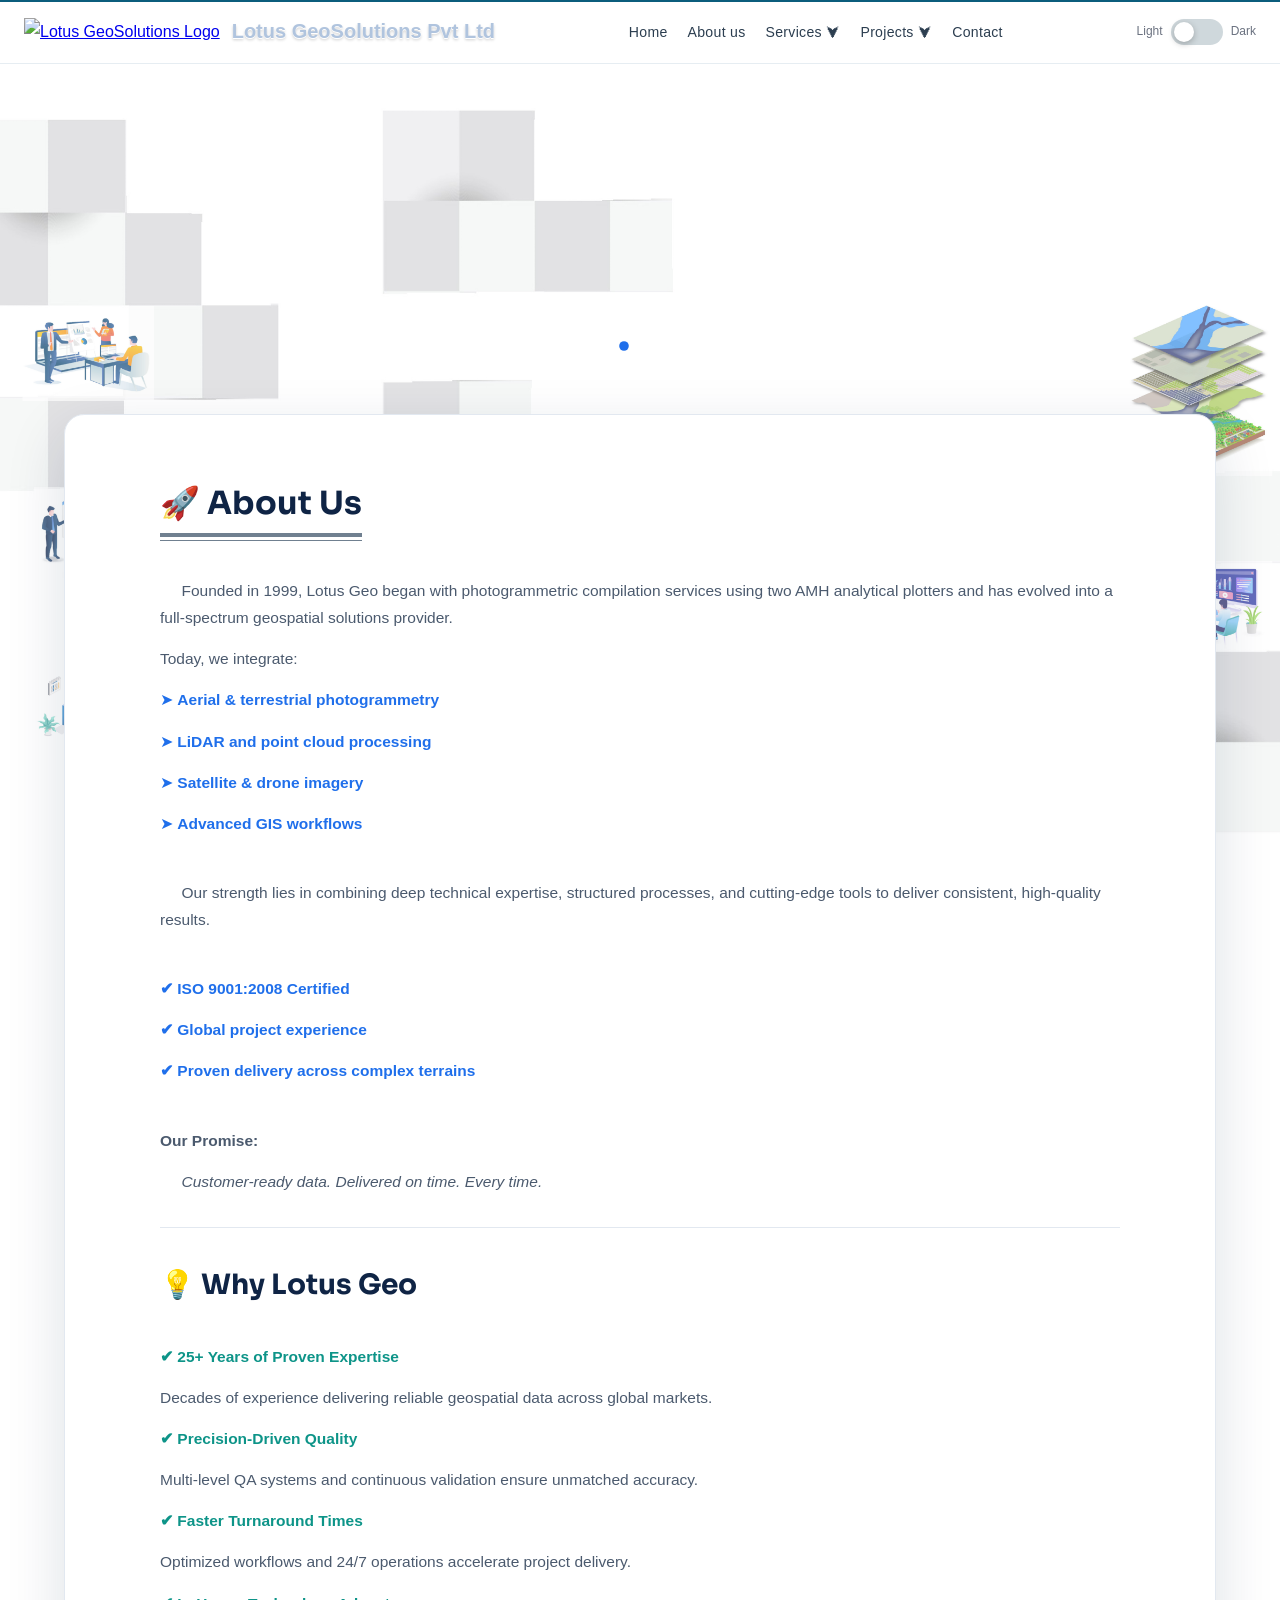
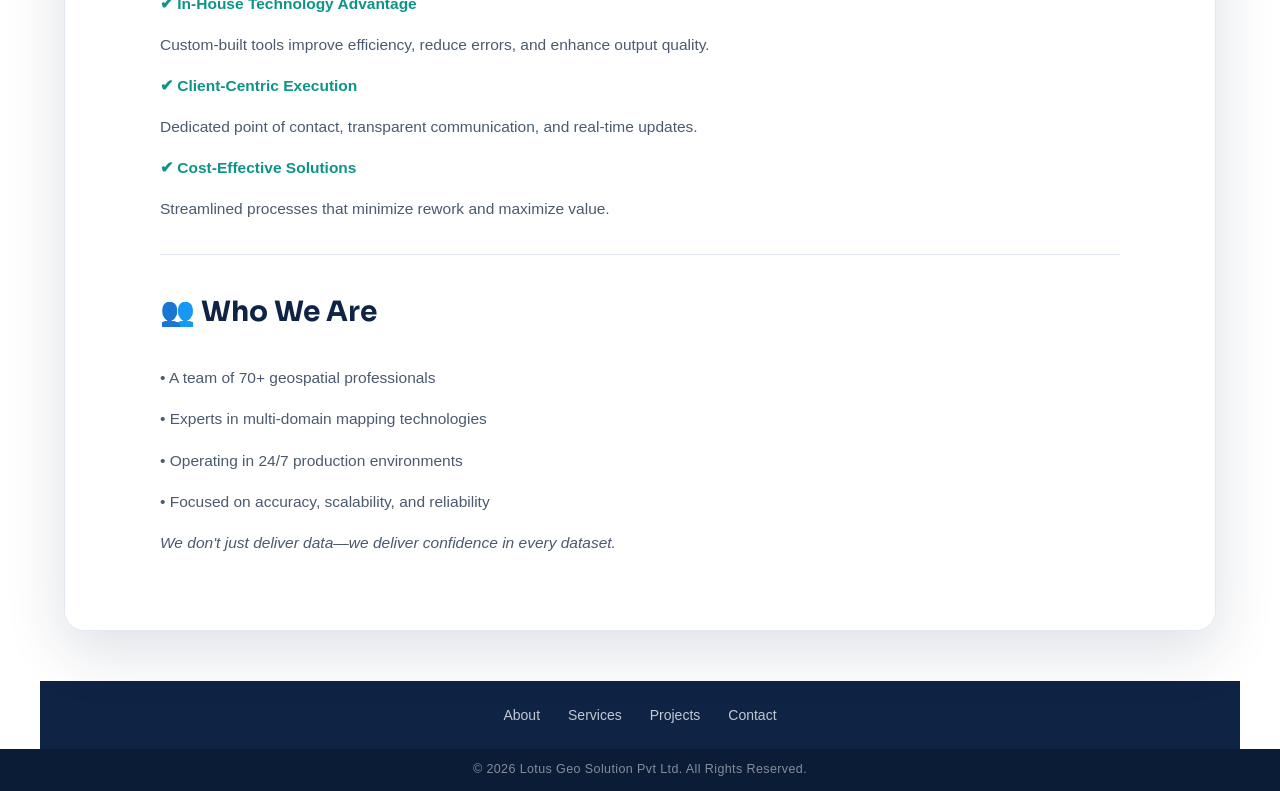
==== commit 23d1479e: "Add files via upload" ====
--- a/About_us.html
+++ b/About_us.html
@@ -46,13 +46,13 @@
 <header>
     <div class="container nav">
         <div class="nav-left">
-            <a href="Home.html">
-                <img src="images/logo.png" class="logo" alt="Lotus GeoSolutions Logo">
+            <a href="index.html">
+               <img src="Images/Lotuslogo.png"  class="logo" alt="Lotus GeoSolutions Logo">
             </a>
             <div class="company-name">Lotus GeoSolutions Pvt Ltd</div>
         </div>
         <ul>
-            <li><a href="Home.html">Home</a></li>
+            <li><a href="index.html">Home</a></li>
             <li><a href="About_us.html">About us</a></li>
 
             <li class="mega-dropdown">
@@ -127,9 +127,9 @@
 
 
 <section class="mini-hero-slider">
-    <div class="mini-slide active" style="background-image:url('Images/Office/Final/1.png')"></div>
-    <div class="mini-slide"        style="background-image:url('Images/Office/Final/2.png')"></div>
-    <div class="mini-slide"        style="background-image:url('Images/Office/Final/3.png')"></div>
+    <div class="mini-slide active" style="background-image:url('Images/Office/1.png')"></div>
+    <div class="mini-slide"        style="background-image:url('Images/Office/2.png')"></div>
+    <div class="mini-slide"        style="background-image:url('Images/Office/3.png')"></div>
     <div class="mini-dots">
         <span class="active"></span>
         <span></span>
@@ -143,7 +143,7 @@
         <div class="about-text">
 
             <div class="section-title">
-                <h2><u>🚀 About Us</u></h2>
+                <h2>🚀 About Us</h2>
             </div>
 
             <p>
--- a/Style/Stylesheet.css
+++ b/Style/Stylesheet.css
@@ -232,6 +232,56 @@
 /* =============================================
    DROPDOWN
    ============================================= */
+/* =========================
+   SUB MENU FIX
+   ========================= */
+
+.sub-dropdown {
+    position: relative;
+}
+
+/* hidden by default */
+.sub-menu {
+    position: absolute;
+    top: 0;
+    left: 100%;
+    width: 260px;
+    background: #fff;
+    border-radius: 8px;
+    box-shadow: 0 15px 40px rgba(0,0,0,.08);
+    opacity: 0;
+    visibility: hidden;
+    transform: translateX(10px);
+    transition: 0.25s ease;
+    z-index: 999;
+    padding: 10px 0;
+}
+
+/* show on hover */
+.sub-dropdown:hover .sub-menu {
+    opacity: 1;
+    visibility: visible;
+    transform: translateX(0);
+}
+
+/* menu items */
+.sub-menu li {
+    list-style: none;
+}
+
+.sub-menu a {
+    display: block;
+    padding: 10px 16px;
+    font-size: 14px;
+    color: #2c3e50;
+    text-decoration: none;
+    border-bottom: 1px solid #edf2f6;
+}
+
+.sub-menu a:hover {
+    background: #f1f6f9;
+    color: #0b5d7c;
+}
 .mega-menu{
     position:absolute;
     top:100%;
@@ -1034,175 +1084,175 @@
     h3{ font-size:18px; margin:24px 0 10px; }
     h4{ font-size:14px; }
 }
-
-/* =============================================
-   RESPONSIVE ENHANCEMENTS (Added)
-   ============================================= */
-
-/* --- THEME SWITCH layout --- */
-.theme-switch {
-    display: flex;
-    align-items: center;
-    gap: 8px;
-    flex-shrink: 0;
-}
-.theme-switch span {
-    font-size: 12px;
-    color: #6b7280;
-    white-space: nowrap;
-}
-
-/* Hide Light/Dark text on small screens */
-@media (max-width: 520px) {
-    .theme-switch > span { display: none; }
-}
-
-/* --- SERVICE IMAGES: fully responsive --- */
-img.popup-img {
-    max-width: 100% !important;
-    width: 100% !important;
-    height: auto !important;
-    display: block;
-    border-radius: 10px;
-    cursor: pointer;
-    transition: transform 0.3s ease, box-shadow 0.3s ease;
-    box-shadow: 0 10px 25px rgba(0,0,0,0.18);
-    margin: 20px auto;
-}
-img.popup-img:hover {
-    transform: scale(1.02);
-    box-shadow: 0 16px 40px rgba(0,0,0,0.28);
-}
-
-/* --- BEFORE/AFTER SLIDER ROW: responsive wrapping --- */
-.slider-row {
-    display: flex;
-    flex-wrap: wrap;
-    gap: 20px;
-    justify-content: center;
-    margin: 30px auto;
-    padding: 0 10px;
-}
-.slider-container {
-    position: relative;
-    width: min(420px, 100%);
-    flex: 1 1 280px;
-    aspect-ratio: 16 / 9;
-    overflow: hidden;
-    border-radius: 12px;
-    box-shadow: 0 6px 18px rgba(0,0,0,0.18);
-    max-width: 100%;
-}
-
-/* --- ABOUT CARD: responsive padding & width --- */
-@media (max-width: 960px) {
-    .about {
-        padding: 40px 32px !important;
-        width: 96% !important;
-        margin: 40px auto !important;
-    }
-}
-@media (max-width: 600px) {
-    .about {
-        padding: 24px 16px !important;
-        width: 98% !important;
-        margin: 20px auto !important;
-        border-radius: 10px !important;
-    }
-}
-
-/* --- MINI HERO SLIDER: responsive --- */
-.mini-hero-slider {
-    height: clamp(160px, 28vw, 300px) !important;
-    width: 96% !important;
-}
-
-/* --- SECTION TITLE h2: responsive size on inner pages --- */
-.section-title h2 {
-    font-size: clamp(22px, 3.5vw, 36px);
-}
-
-/* --- FEATURE GRID 3 (BIM types): responsive --- */
-.feature-grid3 {
-    display: grid;
-    grid-template-columns: repeat(auto-fit, minmax(min(160px, 100%), 1fr));
-    gap: 16px;
-    margin-bottom: 24px;
-}
-
-/* --- CTA: responsive width --- */
-.cta {
-    width: 90% !important;
-    max-width: 800px;
-    padding: clamp(24px, 4vw, 40px) !important;
-}
-
-/* --- ADVANTAGES section: fix padding on mobile --- */
-@media (max-width: 600px) {
-    .advantages {
-        padding: 30px 16px !important;
-    }
-}
-
-/* --- CONTACT PAGE wrapper: fix column override from inline style --- */
-@media (max-width: 900px) {
-    .contact-main-wrapper {
-        grid-template-columns: 1fr !important;
-        display: flex !important;
-        flex-direction: column !important;
-        gap: 30px !important;
-    }
-}
-
-/* --- MOBILE MENU child indentation --- */
-.mobile-menu-child {
-    padding-left: 36px !important;
-    font-size: 14px !important;
-    color: #6b7280 !important;
-    border-bottom-color: #f3f4f6 !important;
-}
-
-/* --- DARK MODE: mobile menu --- */
-.dark .mobile-menu {
-    background: #0b141c;
-    border-top: 1px solid #1f2e3a;
-}
-.dark .mobile-menu a {
-    color: #c9d6de;
-    border-bottom-color: #1f2e3a;
-}
-.dark .mobile-menu a:hover { color: #4fc3f7; }
-
-/* --- POPUP image (lightbox): responsive --- */
-.popup-content {
-    max-width: 94vw !important;
-    max-height: 88vh !important;
-    width: auto;
-    height: auto;
-}
-
-/* --- SERVICES.HTML Bann banner: responsive --- */
-.Bann {
-    height: clamp(140px, 22vw, 350px) !important;
-    min-height: 120px !important;
-}
-
-/* --- Projects: table / grid responsive --- */
-@media (max-width: 640px) {
-    .slider-container {
-        flex: 1 1 100%;
-    }
-    table {
-        font-size: 13px;
-    }
-    th, td {
-        padding: 8px 6px !important;
-    }
-}
-
-/* ---- Very small phones ≤ 380px ---- */
-@media (max-width: 380px) {
-    .company-name { font-size: 13px !important; }
-    .logo { height: 34px !important; }
-    .nav { padding: 0 12px !important; }
-}
+
+/* =============================================
+   RESPONSIVE ENHANCEMENTS (Added)
+   ============================================= */
+
+/* --- THEME SWITCH layout --- */
+.theme-switch {
+    display: flex;
+    align-items: center;
+    gap: 8px;
+    flex-shrink: 0;
+}
+.theme-switch span {
+    font-size: 12px;
+    color: #6b7280;
+    white-space: nowrap;
+}
+
+/* Hide Light/Dark text on small screens */
+@media (max-width: 520px) {
+    .theme-switch > span { display: none; }
+}
+
+/* --- SERVICE IMAGES: fully responsive --- */
+img.popup-img {
+    max-width: 100% !important;
+    width: 100% !important;
+    height: auto !important;
+    display: block;
+    border-radius: 10px;
+    cursor: pointer;
+    transition: transform 0.3s ease, box-shadow 0.3s ease;
+    box-shadow: 0 10px 25px rgba(0,0,0,0.18);
+    margin: 20px auto;
+}
+img.popup-img:hover {
+    transform: scale(1.02);
+    box-shadow: 0 16px 40px rgba(0,0,0,0.28);
+}
+
+/* --- BEFORE/AFTER SLIDER ROW: responsive wrapping --- */
+.slider-row {
+    display: flex;
+    flex-wrap: wrap;
+    gap: 20px;
+    justify-content: center;
+    margin: 30px auto;
+    padding: 0 10px;
+}
+.slider-container {
+    position: relative;
+    width: min(420px, 100%);
+    flex: 1 1 280px;
+    aspect-ratio: 16 / 9;
+    overflow: hidden;
+    border-radius: 12px;
+    box-shadow: 0 6px 18px rgba(0,0,0,0.18);
+    max-width: 100%;
+}
+
+/* --- ABOUT CARD: responsive padding & width --- */
+@media (max-width: 960px) {
+    .about {
+        padding: 40px 32px !important;
+        width: 96% !important;
+        margin: 40px auto !important;
+    }
+}
+@media (max-width: 600px) {
+    .about {
+        padding: 24px 16px !important;
+        width: 98% !important;
+        margin: 20px auto !important;
+        border-radius: 10px !important;
+    }
+}
+
+/* --- MINI HERO SLIDER: responsive --- */
+.mini-hero-slider {
+    height: clamp(160px, 28vw, 300px) !important;
+    width: 96% !important;
+}
+
+/* --- SECTION TITLE h2: responsive size on inner pages --- */
+.section-title h2 {
+    font-size: clamp(22px, 3.5vw, 36px);
+}
+
+/* --- FEATURE GRID 3 (BIM types): responsive --- */
+.feature-grid3 {
+    display: grid;
+    grid-template-columns: repeat(auto-fit, minmax(min(160px, 100%), 1fr));
+    gap: 16px;
+    margin-bottom: 24px;
+}
+
+/* --- CTA: responsive width --- */
+.cta {
+    width: 90% !important;
+    max-width: 800px;
+    padding: clamp(24px, 4vw, 40px) !important;
+}
+
+/* --- ADVANTAGES section: fix padding on mobile --- */
+@media (max-width: 600px) {
+    .advantages {
+        padding: 30px 16px !important;
+    }
+}
+
+/* --- CONTACT PAGE wrapper: fix column override from inline style --- */
+@media (max-width: 900px) {
+    .contact-main-wrapper {
+        grid-template-columns: 1fr !important;
+        display: flex !important;
+        flex-direction: column !important;
+        gap: 30px !important;
+    }
+}
+
+/* --- MOBILE MENU child indentation --- */
+.mobile-menu-child {
+    padding-left: 36px !important;
+    font-size: 14px !important;
+    color: #6b7280 !important;
+    border-bottom-color: #f3f4f6 !important;
+}
+
+/* --- DARK MODE: mobile menu --- */
+.dark .mobile-menu {
+    background: #0b141c;
+    border-top: 1px solid #1f2e3a;
+}
+.dark .mobile-menu a {
+    color: #c9d6de;
+    border-bottom-color: #1f2e3a;
+}
+.dark .mobile-menu a:hover { color: #4fc3f7; }
+
+/* --- POPUP image (lightbox): responsive --- */
+.popup-content {
+    max-width: 94vw !important;
+    max-height: 88vh !important;
+    width: auto;
+    height: auto;
+}
+
+/* --- SERVICES.HTML Bann banner: responsive --- */
+.Bann {
+    height: clamp(140px, 22vw, 350px) !important;
+    min-height: 120px !important;
+}
+
+/* --- Projects: table / grid responsive --- */
+@media (max-width: 640px) {
+    .slider-container {
+        flex: 1 1 100%;
+    }
+    table {
+        font-size: 13px;
+    }
+    th, td {
+        padding: 8px 6px !important;
+    }
+}
+
+/* ---- Very small phones ≤ 380px ---- */
+@media (max-width: 380px) {
+    .company-name { font-size: 13px !important; }
+    .logo { height: 34px !important; }
+    .nav { padding: 0 12px !important; }
+}
--- a/Style/Pages.css
+++ b/Style/Pages.css
@@ -50,7 +50,7 @@
 
 h1, h2, h3, h4, h5, h6 {
   font-family: 'Sora', sans-serif;
-  line-height: 1.3;
+
 }
 
 /* =========================================================
@@ -75,7 +75,7 @@
    SECTION TITLES
    ========================================================= */
 .section-title {
-  text-align: center;
+  text-align: Left;
   margin-bottom: 36px;
 }
 
@@ -84,7 +84,7 @@
   color: var(--brand-navy);
   display: inline-block;
   padding-bottom: 10px;
-  border-bottom: 3px solid var(--brand-blue);
+
 }
 
 /* =========================================================
@@ -370,8 +370,8 @@
 .mini-hero-slider {
   position: relative;
   width: 90%;
-  max-width: 1500px;
-  height: 290px;
+  max-width: 1200px;
+  height: 250px;
   margin: 0 auto 10px;
   overflow: hidden;
   background: transparent;
@@ -402,8 +402,8 @@
 }
 
 .mini-dots span {
-  width: 10px;
-  height: 10px;
+  width: 8px;
+  height: 8px;
   border-radius: 50%;
   background: rgba(255,255,255,.5);
   cursor: pointer;
@@ -415,71 +415,7 @@
   transform: scale(1.2);
 }
 
-/* =========================================================
-   SERVICES PAGE — BANNER
-   ========================================================= */
-.Bann {
-  width: 100%;
-  height: 26vh;
-  min-height: 160px;
-  max-height: 380px;
-  overflow: hidden;
-  position: relative;
-  border-radius: var(--radius-md);
-  margin-bottom: 24px;
-}
-
-.Bann img {
-  width: 100%;
-  height: 100%;
-  object-fit: cover;
-  object-position: center;
-  display: block;
-  transition: transform 5s ease;
-}
-
-.Bann:hover img { transform: scale(1.05); }
-
-.Bann::before {
-  content: "";
-  position: absolute;
-  inset: 0;
-  background: linear-gradient(
-    to right,
-    rgba(15,36,69,.65),
-    rgba(15,36,69,.25),
-    rgba(15,36,69,.05)
-  );
-  z-index: 1;
-}
-
-.banner-content {
-  position: absolute;
-  z-index: 2;
-  top: 50%;
-  left: 6%;
-  transform: translateY(-50%);
-  color: #fff;
-  max-width: 400px;
-}
-
-.banner-content h1 { font-size: 1.6rem; margin-bottom: 6px; }
-.banner-content p  { font-size: .9rem; opacity: .9; }
-
-.banner-btn {
-  display: inline-block;
-  margin-top: 12px;
-  padding: 7px 18px;
-  font-size: .85rem;
-  font-weight: 600;
-  background: var(--brand-blue);
-  color: #fff;
-  border-radius: var(--radius-sm);
-  text-decoration: none;
-  transition: background var(--transition);
-}
-.banner-btn:hover { background: #1558c0; }
-
+/
 /* feature grids (Services - LiDAR, BIM) */
 .feature-grid,
 .feature-grid3 {
@@ -551,7 +487,7 @@
   font-weight: 700;
   color: var(--brand-navy);
   position: relative;
-  display: inline-block;
+
   margin-bottom: 10px;
 }
 
@@ -713,8 +649,8 @@
   height: 42px;
   border-radius: 50%;
   display: flex;
-  align-items: center;
-  justify-content: center;
+  align-items: Center;
+  justify-content: Center;
   font-size: 17px;
   color: #fff;
   transition: transform var(--transition), box-shadow var(--transition);
